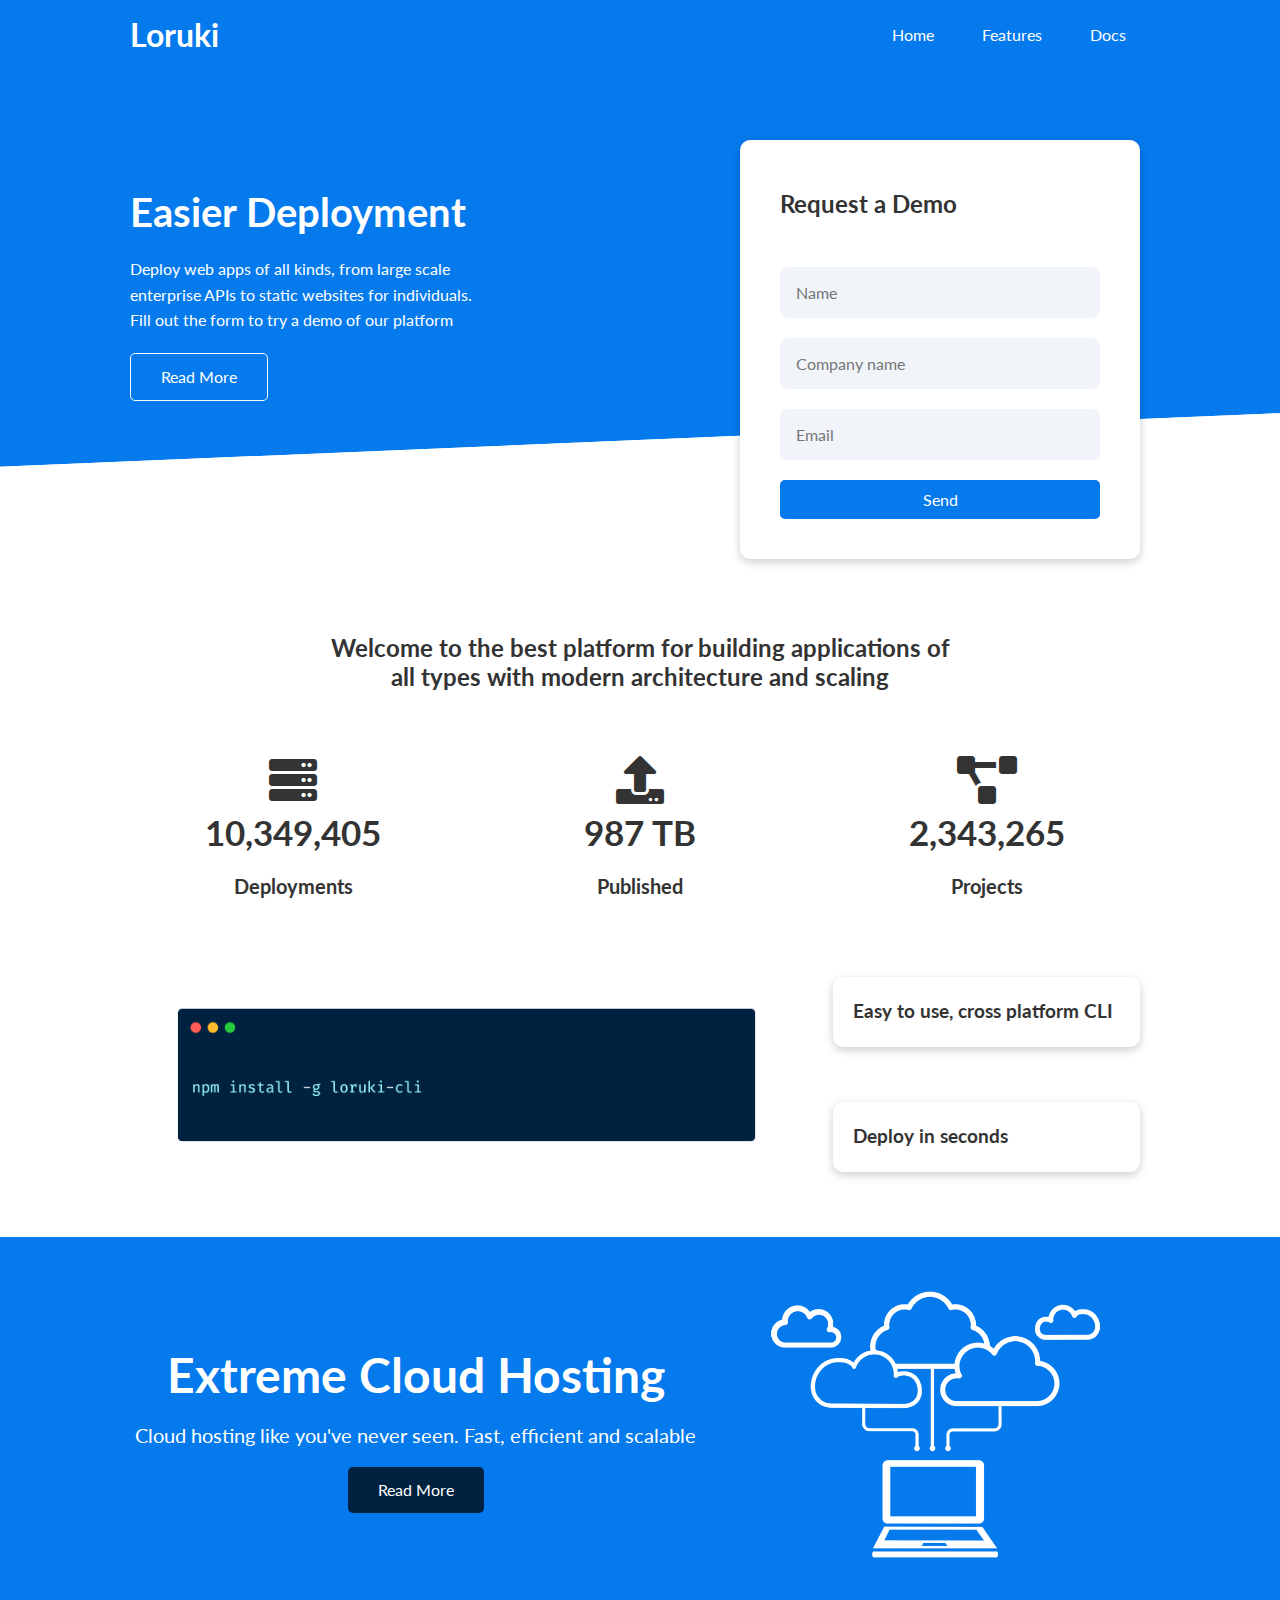
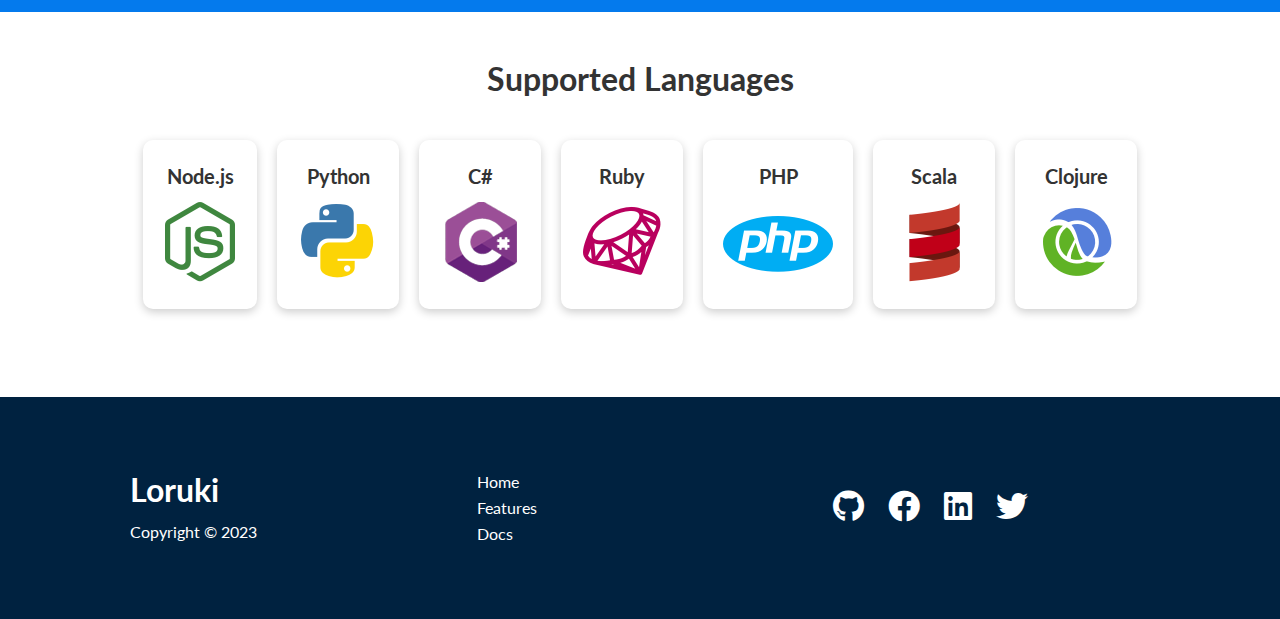
==== index.html @ 42f6c55e "initial commit" ====
<!DOCTYPE html>
<html lang="en">
<head>
    <meta charset="UTF-8">
    <meta name="viewport" content="width=device-width, initial-scale=1.0">
    <title>Loruki | Cloud Hosting for Everyone</title>
    <link rel="stylesheet" href="https://cdnjs.cloudflare.com/ajax/libs/font-awesome/5.15.1/css/all.min.css">
    <link rel="stylesheet" href="css/utilities.css">
    <link rel="stylesheet" href="css/style.css">
</head>
<body>

    <!-- Navbar -->
    <div class="navbar">
        <div class="container flex">
            <h1 class="logo">Loruki</h1>
            <nav>
              <ul>
                <li><a href="index.html">Home</a></li>
                <li><a href="features.html">Features</a></li>
                <li><a href="docs.html">Docs</a></li>
              </ul>
            </nav>
        </div>
    </div>

    <!-- Showcase   -->
    <section class="showcase">
      <div class="container grid">
        <div class="showcase-text">
          <h1>Easier Deployment</h1>
          <p>Deploy web apps of all kinds, from large scale enterprise APIs to static websites for individuals. Fill out the form to try a demo of our platform</p>
          <a href="features.html" class="btn btn-outline">Read More</a>
        </div>

        <div class="showcase-form card">
          <h2>Request a Demo</h2>
          <form name="contact" method="POST" netlify-honeypot="bot-field" data-netlify="true">
            <p class="hidden">
              <label>
                Don’t fill this out if you’re human: <input name="bot-field" />
              </label>
            </p>
            <div class="form-control">
              <input type="text" name="name" placeholder="Name" required>
            </div>
            <div class="form-control">
              <input type="text" name="company" placeholder="Company name" required>
            </div>
            <div class="form-control">
              <input type="email" name="email" placeholder="Email" required>
            </div>
            <input type="submit" value="Send" class="btn btn-primary"> 
          </form>
        </div>
      </div>
    </section>

    <!-- Stats -->
    <section class="stats my2">
      <div class="container">
        <h2 class="stats-heading text-center my-4">
          Welcome to the best platform for building applications of all types with modern architecture and scaling
        </h2>

        <div class="grid grid-3 text-center my-4">
          <div>
            <i class="fas fa-server fa-3x"></i>
            <h3>10,349,405</h3>
            <p class="text-secondary">Deployments</p>
          </div>
          <div>
            <i class="fas fa-upload fa-3x"></i>
            <h3>987 TB</h3>
            <p class="text-secondary">Published</p>
          </div>
          <div>
            <i class="fas fa-project-diagram fa-3x"></i>
            <h3>2,343,265</h3>
            <p class="text-secondary">Projects</p>
          </div>
        </div>
      </div>
    </section>

    <!-- CLI -->
    <section class="cli my-4">
      <div class="container grid">
        <img src="images/cli.png" alt="">
        <div class="card">
          <h3>Easy to use, cross platform CLI</h3>
        </div>
        <div class="card">
          <h3>Deploy in seconds</h3>
        </div>
      </div>
    </section>

    <!-- Cloud -->
    <section class="cloud bg-primary my-2 py-2">
      <div class="container grid">
        <div class="text-center">
          <h2 class="lg">Extreme Cloud Hosting</h2>
          <p class="lead my-1">Cloud hosting like you've never seen. Fast, efficient and scalable</p>
          <a href="features.html" class="btn btn-dark">Read More</a>
        </div>
        <img src="images/cloud.png" alt="">
      </div>
    </section>

    <!-- Languages -->
    <section class="languages my-4">
      <h2 class="md text-center my-2">
        Supported Languages
      </h2>
      <div class="container flex">
        <div class="card">
          <h4>Node.js</h4>
          <img src="images/logos/node.png" alt="">
      </div>
      <div class="card">
          <h4>Python</h4>
          <img src="images/logos/python.png" alt="">
        </div>
        <div class="card">
          <h4>C#</h4>
          <img src="images/logos/csharp.png" alt="">
        </div>
        <div class="card">
          <h4>Ruby</h4>
          <img src="images/logos/ruby.png" alt="">
        </div>
        <div class="card">
          <h4>PHP</h4>
          <img src="images/logos/php.png" alt="">
        </div>
        <div class="card">
          <h4>Scala</h4>
          <img src="images/logos/scala.png" alt="">
        </div>
        <div class="card">
          <h4>Clojure</h4>
          <img src="images/logos/clojure.png" alt="">
        </div>
      </div>
    </section>

    <!-- Footer -->
    <footer class="footer bg-dark py-5">
      <div class="container grid grid-3">
        <div>
          <h1>Loruki</h1>
          <p>Copyright &copy; 2023</p>
        </div>
        <nav>
          <ul>
            <li><a href="index.html">Home</a></li>
            <li><a href="features.html">Features</a></li>
            <li><a href="docs.html">Docs</a></li>
          </ul>
        </nav>
        <div class="social">
          <a href="#"><i class="fab fa-github fa-2x"></i></a>
          <a href="#"><i class="fab fa-facebook fa-2x"></i></a>
          <a href="#"><i class="fab fa-linkedin fa-2x"></i></a>
          <a href="#"><i class="fab fa-twitter fa-2x"></i></a>
        </div>
      </div>
    </footer>
</body>
</html>
---- css/utilities.css ----
/* Utlities */
.container {
  max-width: 1100px;
  margin: 0 auto;
  padding: 0 40px;
}

.card {
  background-color: #fff;
  color: #333;
  border-radius: 10px;
  box-shadow: 0 3px 10px rgba(0, 0, 0, 0.2);
  padding: 20px;
  margin: 10px;
}

.btn {
  display: inline-block;
  padding: 10px 30px;
  cursor: pointer;
  background: var(--primary-color);
  color: #fff;
  border: none;
  border-radius: 5px;
  font-size: 1rem;
}

.btn-outline {
  background-color: transparent;
  border: 1px #fff solid;
}

.btn:hover {
  transform: scale(1.02);
}

/* Backgrounds & colored buttons */
.bg-primary, .btn-primary {
  background-color: var(--primary-color);
  color: #fff;
}

.bg-dark, .btn-dark {
  background-color: var(--dark-color);
  color: #fff;
}

.bg-light, .btn-light {
  background-color: var(--light-color);
  color: #333;
}

.bg-primary a,
.btn-primary a,
.bg-secondary a,
.btn-secondary a,
.bg-dark a,
.btn-dark a {
  color: #fff;
}

/* Text colors */
.text-primary {
  color: var(--primary-color);
}

.text-dark {
  color: var(--dark-color);
}

.text-light {
  color: var(--light-color);
}


/* Text sizes */
.lead {
  font-size: 20px;
  text-wrap: balance;
}

.sm {
  font-size: 1rem;
}

.md {
  font-size: 2rem;
}

.lg {
  font-size: 3rem;
}

.xl {
  font-size: 4rem;
}

.text-center {
  text-align: center;
}

.alert {
 background-color: var(--light-color);
 padding: 10px 20px;
 font-weight: bold;
 margin: 15px 0;
}

.alert i {
  margin-right: 10px;
}

.alert-success {
  background-color: var(--success-color);
  color: #fff;
}

.alert-error {
  background-color: var(--error-color);
  color: #fff;
}

.flex {
  display: flex;
  justify-content: center;
  align-items: center;
  height: 100%;
}

.flex-column {
  display: flex;
  flex-direction: column;
  justify-content: center;
  align-items: center;
  height: 100%;
  width: 100%;
}

.text-center {
  text-align: center;
}

.grid {
  display: grid;
  grid-template-columns: 1fr 1fr;
  gap: 20px;
  justify-content: center;
  align-items: center;
  height: 100%;
}

.grid-3 {
  grid-template-columns: repeat(3, 1fr);
}

/* Margin */
.my-1 {
  margin: 1rem 0;
}

.my-2 {
  margin: 1.5rem 0;
}
.my-3 {
  margin: 2rem 0;
}
.my-4 {
  margin: 3rem 0;
}
.my-5 {
  margin: 4rem 0;
}

.m-1 {
  margin: 1rem;
}

.m-2 {
  margin: 1.5rem;
}
.m-3 {
  margin: 2rem;
}
.m-4 {
  margin: 3rem;
}
.m-5 {
  margin: 4rem;
}


/* Padding */
.py-1 {
  padding: 1rem 0;
}

.py-2 {
  padding: 1.5rem 0;
}
.py-3 {
  padding: 2rem 0;
}
.py-4 {
  padding: 3rem 0;
}
.py-5 {
  padding: 4rem 0;
}

.p-1 {
  padding: 1rem;
}

.p-2 {
  padding: 1.5rem;
}
.p-3 {
  padding: 2rem;
}
.p-4 {
  padding: 3rem;
}
.p-5 {
  padding: 4rem;
}
---- css/style.css ----
@import url('https://fonts.googleapis.com/css2?family=Lato:wght@300;400;700&display=swap');

:root {
  --primary-color: #047aed;
  --secondary-color: #1c3fa8;
  --dark-color: #002240;
  --light-color: #f4f4f4;
  --success-color: #5cb85c;
  --error-color: #d9534f;
}

* {
  font-family: 'Lato', sans-serif;
  box-sizing: border-box;
  padding: 0;
  margin: 0;
}

body {
  height: 100vh;
  color: #333;
  line-height: 1.6;
}

ul {
  list-style-type: none;
}

a {
  text-decoration: none;
  color: #333;
}

h1, h2 {
  line-height: 1.2;
  margin: 10px 0;
}

p {
  margin: 10px 0;
}

img {
  width: 100%;
}

code,
pre {
  background: #333;
  color: #fff;
  padding: 10px;
}

.hidden {
  visibility: hidden;
  height: 0;
}

/* Navbar */
.navbar {
  background-color: var(--primary-color);
  color: #fff;
  height: 70px;
}

.navbar ul {
  display: flex;
}

.navbar a {
  color: #fff;
  padding: 16px;
  margin: 0 8px;
}

.navbar a:hover {
  border-bottom: 2px #fff solid;
}

.navbar .flex {
  justify-content: space-between;
}

/* Showcase */
.showcase {
  height: 400px;
  background-color: var(--primary-color);
  color: #fff;
  position: relative;
}

.showcase h1 {
  font-size: 40px;
}

.showcase p {
  margin: 20px 0;
  text-wrap: balance;
}

.showcase .grid {
  overflow: visible;
  grid-template-columns: 1fr 1fr;
  gap: 30px;
}

.showcase-text {
  animation: slideInFromLeft, fadeIn 0.5s ease-in;
}

.showcase-form {
  position: relative;
  top: 60px;
  width: 400px;
  padding: 40px;
  z-index: 100;
  justify-self: flex-end;
  animation: slideInFromRight 0.5s ease-in;
}

.showcase-form h2{
  margin-bottom: 28px;
}

.showcase-form .form-control {
  margin: 20px 0;
}

.showcase-form input[type='text'],
.showcase-form input[type='email'] {
  border: 0;
  border-radius: 8px;
  /* border-bottom: 1px solid #b4becb; */
  background-color: #f1f5fa;
  width: 100%;
  padding: 16px;
  font-size: 16px;
}

.showcase-form .btn {
  width: 100%;
}

/* .showcase-form input:focus {
  outline: none;
} */

.showcase::before,
.showcase::after {
  content: '';
  position: absolute;
  height: 100px;
  bottom: -70px;
  right: 0;
  left: 0;
  background-color: #fff;
  transform: skewY(-2.4deg);
  /* -webkit-transform: skewY(-2.4deg);
  -moz-transform: skewY(-2.4deg);
  -ms-transform: skewY(-2.4deg); */
}

/* Stats */
.stats {
  padding-top: 100px;
  animation: slideInFromBottom .5s ease-in;
}

.stats-heading {
  max-width: 620px;
  margin: 4rem auto;
}

.stats .grid h3 {
  font-size: 35px;
}

.stats .grid p {
  font-size: 20px;
  font-weight: bold;
}

/* CLI */
.cli .grid {
  grid-template-columns: repeat(3, 1fr);
  grid-template-rows: repeat(2, 1fr);
}

.cli .grid > *:first-child {
  grid-column: 1 / span 2;
  grid-row: 1 / span 2;
  min-width: 320px;
}

/* Cloud */
.cloud .grid {
  grid-template-columns: 4fr 3fr;
}

.cloud img {
  max-width: 500px;
  margin: 1rem auto;
}

/* Languages */
.languages .flex {
  flex-wrap: wrap;
}

.languages .card {
  text-align: center;
  margin: 18px 10px 40px;
}

.languages .card h4 {
  font-size: 20px;
  margin-bottom: 10px;
}

.languages .card:hover {
  transform: translateY(-15px);
}

/* Features */
.features-head img,
.docs-head img {
  width: 200px;
  justify-self: flex-end;
}

.features-sub-head img {
  width: 300px;
  justify-self: flex-end;
}

.features-main .card {
  margin: 0;
}

.features-main .card > i {
  margin-right: 20px;
}

.features-main .grid > i {
  padding: 30px;
}

.features-main .grid > *:first-child {
  grid-column: 1 / span 3;
}

.features-main .grid > *:nth-child() {
  grid-column: 1 / span 2;
}

/* Docs */
.docs-main h3 {
  margin: 20px 0;
}

.docs-main .grid {
  grid-template-columns: 1fr 2fr;
  align-items: flex-start;
}

.docs-main nav li {
  font-size: 17px;
  padding-bottom: 5px;
  margin-bottom: 5px;
  border-bottom: 1px #ccc solid;
}

.docs-main a:hover {
  font-weight: bold;
}

/* Footer */
.footer .social a {
  margin: 0 10px;
}

/* Animations */
@keyframes slideInFromLeft {
  0% {
    transform: translateX(-80%);
  }
  
  100% {
    transform: translateX(0);
  }
}

@keyframes slideInFromRight {
  0% {
    transform: translateX(80%);
  }
  
  100% {
    transform: translateX(0);
  }
}

@keyframes slideInFromTop {
  0% {
    transform: translateY(-80%);
  }
  
  100% {
    transform: translateX(0);
  }
}

@keyframes slideInFromBottom {
  0% {
    transform: translateY(80%);
  }
  
  100% {
    transform: translateX(0);
  }
}

/* Animations */
@keyframes fadeIn {
  0% {
    opacity: 0;
  }
  
  100% {
    opacity: 100%;
  }
}


/* Tablets and under */
@media(max-width: 968px) {
  .grid,
  .showcase .grid,
  .stats .grid,
  .cli .grid,
  .cloud .grid,
  .features-main .grid,
  .docs-main .grid {
    grid-template-columns: 1fr;
    grid-template-rows: 1fr;
  }

  .showcase {
    height: auto;
  }

  .showcase-text {
    text-align: center;
    margin-top: 40px;
    animation: slideInFromTop 0.5s ease-in;
  }

  .showcase-form {
    justify-self: center;
    margin: auto;
    animation: slideInFromBottom 0.5s ease-in;
  }

  .cli .grid > *:first-child {
    grid-column: 1;
    grid-row: 1;
  }

  .features-head,
  .features-sub-head,
  .docs-head {
    text-align: center;
  }

  .features-head img,
  .features-sub-head img,
  .docs-head img {
    justify-self: center;
  }

  .features-main .grid > *:first-child,
  .features-main .grid > *:nth-child(2) {
    grid-column: 1;
  }
}

/* Mobile */
@media(max-width: 500px) {
  .navbar {
    height: 110px;
  }

  .navbar .flex {
    flex-direction: column;
  }

  .navbar ul {
    padding: 10px;
    background-color: rgba(0, 0, 0, 0.1);
  }

  .showcase-form {
    max-width: 300px;
  }
}
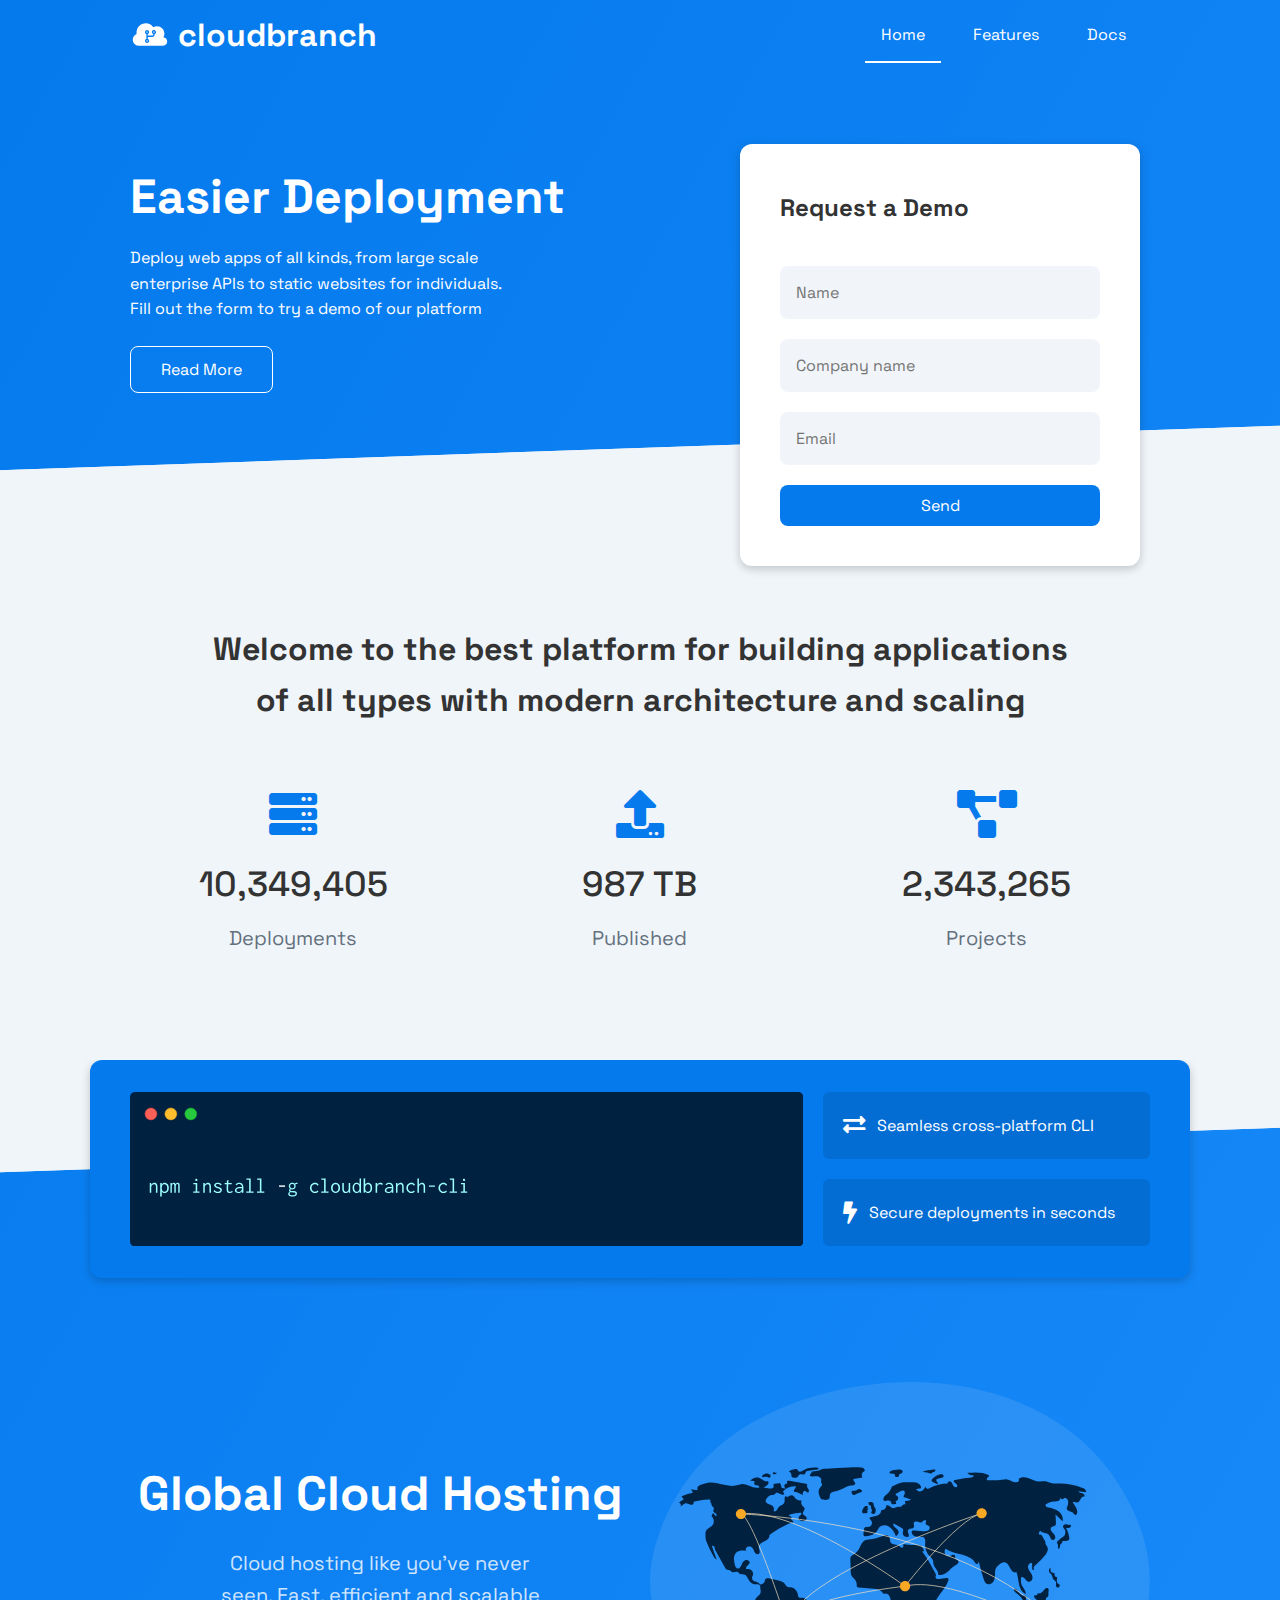
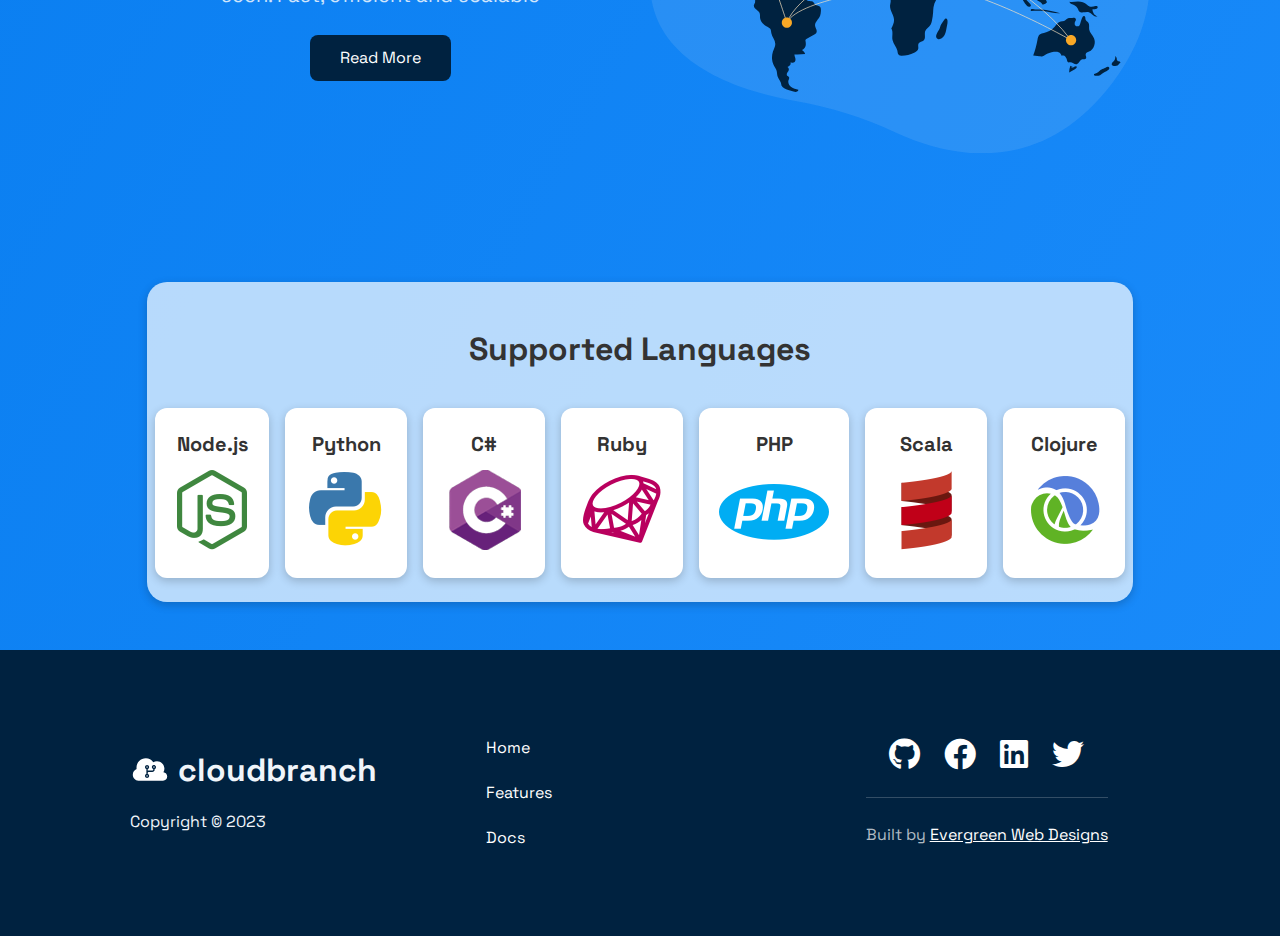
==== commit f4f0d410: "redesign UI and change content" ====
--- a/index.html
+++ b/index.html
@@ -3,7 +3,8 @@
 <head>
     <meta charset="UTF-8">
     <meta name="viewport" content="width=device-width, initial-scale=1.0">
-    <title>Loruki | Cloud Hosting for Everyone</title>
+    <title>Cloudbranch</title>
+    <link rel="icon" href="/favicon.svg" type="image/svg+xml">
     <link rel="stylesheet" href="https://cdnjs.cloudflare.com/ajax/libs/font-awesome/5.15.1/css/all.min.css">
     <link rel="stylesheet" href="css/utilities.css">
     <link rel="stylesheet" href="css/style.css">
@@ -12,30 +13,35 @@
 
     <!-- Navbar -->
     <div class="navbar">
-        <div class="container flex">
-            <h1 class="logo">Loruki</h1>
-            <nav>
-              <ul>
-                <li><a href="index.html">Home</a></li>
-                <li><a href="features.html">Features</a></li>
-                <li><a href="docs.html">Docs</a></li>
-              </ul>
-            </nav>
-        </div>
+      <div class="container flex">
+        <div class="logo-container flex">
+          <svg width="40" height="40" viewBox="0 0 40 40" fill="none" xmlns="http://www.w3.org/2000/svg" class="cloudbranch-icon">
+            <path fill-rule="evenodd" clip-rule="evenodd" d="M23.2904 12.1385C24.3772 11.5176 25.6355 11.1628 26.9767 11.1628C31.0868 11.1628 34.4186 14.4946 34.4186 18.6047C34.4186 19.9675 34.0522 21.2448 33.4126 22.3435C35.542 22.5399 37.2093 24.331 37.2093 26.5116C37.2093 28.8235 35.3351 30.6977 33.0233 30.6977C32.866 30.6977 32.7108 30.689 32.5581 30.6721V30.6977H8.83721H8.37209V30.6801C5.25002 30.4426 2.7907 27.8341 2.7907 24.6512C2.7907 22.0985 4.37252 19.9153 6.60943 19.0283C6.54499 18.5863 6.51162 18.1343 6.51162 17.6744C6.51162 12.5369 10.6764 8.3721 15.8139 8.3721C18.8777 8.3721 21.5955 9.85322 23.2904 12.1385ZM22.1761 16.0029C21.9795 16.33 21.8755 16.7056 21.8754 17.0886C21.8752 17.5207 22.0073 17.9422 22.2536 18.2951C22.4998 18.648 22.848 18.9149 23.2502 19.059V19.642C23.2502 19.8883 23.1537 20.1245 22.9817 20.2986C22.8098 20.4727 22.5767 20.5705 22.3336 20.5705H18.6673C18.3518 20.5701 18.0397 20.6359 17.7506 20.7636V19.059C18.2093 18.8946 18.5959 18.5714 18.842 18.1463C19.0882 17.7212 19.1781 17.2217 19.0958 16.7359C19.0136 16.2502 18.7645 15.8096 18.3925 15.4919C18.0206 15.1742 17.5497 15 17.0632 15C16.5768 15 16.1059 15.1742 15.7339 15.4919C15.362 15.8096 15.1128 16.2502 15.0306 16.7359C14.9483 17.2217 15.0382 17.7212 15.2844 18.1463C15.5305 18.5714 15.9171 18.8946 16.3758 19.059V23.9392C15.9169 24.1035 15.53 24.4268 15.2837 24.8521C15.0373 25.2774 14.9474 25.7772 15.0297 26.2631C15.112 26.7491 15.3612 27.19 15.7333 27.5078C16.1054 27.8257 16.5764 28 17.0632 28C17.5499 28 18.021 27.8257 18.3931 27.5078C18.7652 27.19 19.0145 26.7491 19.0968 26.2631C19.1791 25.7772 19.0891 25.2774 18.8428 24.8521C18.5964 24.4268 18.2095 24.1035 17.7506 23.9392V22.8918C17.7506 22.6456 17.8472 22.4094 18.0191 22.2353C18.191 22.0612 18.4242 21.9634 18.6673 21.9634H22.3336C22.9414 21.9634 23.5242 21.7187 23.9539 21.2834C24.3837 20.8481 24.6251 20.2577 24.6251 19.642V19.059C24.9815 18.9312 25.2964 18.7067 25.5355 18.41C25.7745 18.1133 25.9285 17.7557 25.9804 17.3764C26.0324 16.997 25.9804 16.6105 25.8302 16.2591C25.6799 15.9076 25.4372 15.6047 25.1286 15.3836C24.8199 15.1624 24.4572 15.0315 24.0801 15.0051C23.7029 14.9786 23.3257 15.0577 22.99 15.2337C22.6542 15.4097 22.3727 15.6757 22.1761 16.0029ZM16.5771 17.581C16.4482 17.4504 16.3758 17.2732 16.3758 17.0886C16.3758 16.9039 16.4482 16.7267 16.5771 16.5961C16.706 16.4655 16.8809 16.3922 17.0632 16.3922C17.2455 16.3922 17.4204 16.4655 17.5493 16.5961C17.6783 16.7267 17.7506 16.9039 17.7506 17.0886C17.7506 17.2732 17.6783 17.4504 17.5493 17.581C17.4204 17.7116 17.2455 17.785 17.0632 17.785C16.8809 17.785 16.706 17.7116 16.5771 17.581ZM23.4516 16.5961C23.5805 16.4655 23.7553 16.3922 23.9377 16.3922C24.12 16.3922 24.2949 16.4655 24.4238 16.5961C24.5526 16.7267 24.6251 16.9039 24.6251 17.0886C24.6251 17.2732 24.5526 17.4504 24.4238 17.581C24.2949 17.7116 24.12 17.785 23.9377 17.785C23.7553 17.785 23.5805 17.7116 23.4516 17.581C23.3226 17.4504 23.2502 17.2732 23.2502 17.0886C23.2502 16.9039 23.3226 16.7267 23.4516 16.5961ZM16.5771 25.4171C16.706 25.2865 16.8809 25.2132 17.0632 25.2132C17.2455 25.2132 17.4204 25.2865 17.5493 25.4171C17.6783 25.5477 17.7506 25.7248 17.7506 25.9096C17.7506 26.0942 17.6783 26.2713 17.5493 26.4019C17.4204 26.5325 17.2455 26.6059 17.0632 26.6059C16.8809 26.6059 16.706 26.5325 16.5771 26.4019C16.4482 26.2713 16.3758 26.0942 16.3758 25.9096C16.3758 25.7248 16.4482 25.5477 16.5771 25.4171Z" fill="white"/>
+          </svg>
+          <h1>cloudbranch</h1>
+        </div> 
+          <nav>
+            <ul>
+              <li><a href="index.html" class="active">Home</a></li>
+              <li><a href="features.html">Features</a></li>
+              <li><a href="docs.html">Docs</a></li>
+            </ul>
+          </nav>
+      </div>
     </div>
 
     <!-- Showcase   -->
     <section class="showcase">
       <div class="container grid">
         <div class="showcase-text">
-          <h1>Easier Deployment</h1>
-          <p>Deploy web apps of all kinds, from large scale enterprise APIs to static websites for individuals. Fill out the form to try a demo of our platform</p>
+          <h1 class="my-1 lg">Easier Deployment</h1>
+          <p class="">Deploy web apps of all kinds, from large scale enterprise APIs to static websites for individuals. Fill out the form to try a demo of our platform</p>
           <a href="features.html" class="btn btn-outline">Read More</a>
         </div>
 
         <div class="showcase-form card">
           <h2>Request a Demo</h2>
-          <form name="contact" method="POST" netlify-honeypot="bot-field" data-netlify="true">
+          <form name="contact" method="POST" netlify-honeypot="bot-field" data-netlify="true" netlify>
             <p class="hidden">
               <label>
                 Don’t fill this out if you’re human: <input name="bot-field" />
@@ -57,7 +63,7 @@
     </section>
 
     <!-- Stats -->
-    <section class="stats my2">
+    <section class="stats py-4 bg-light">
       <div class="container">
         <h2 class="stats-heading text-center my-4">
           Welcome to the best platform for building applications of all types with modern architecture and scaling
@@ -65,17 +71,17 @@
 
         <div class="grid grid-3 text-center my-4">
           <div>
-            <i class="fas fa-server fa-3x"></i>
+            <i class="fas fa-server fa-3x text-primary"></i>
             <h3>10,349,405</h3>
             <p class="text-secondary">Deployments</p>
           </div>
           <div>
-            <i class="fas fa-upload fa-3x"></i>
+            <i class="fas fa-upload fa-3x text-primary"></i>
             <h3>987 TB</h3>
             <p class="text-secondary">Published</p>
           </div>
           <div>
-            <i class="fas fa-project-diagram fa-3x"></i>
+            <i class="fas fa-project-diagram fa-3x text-primary"></i>
             <h3>2,343,265</h3>
             <p class="text-secondary">Projects</p>
           </div>
@@ -84,33 +90,82 @@
     </section>
 
     <!-- CLI -->
-    <section class="cli my-4">
+    <section class="cli card py-3 bg-primary">
       <div class="container grid">
-        <img src="images/cli.png" alt="">
-        <div class="card">
-          <h3>Easy to use, cross platform CLI</h3>
-        </div>
-        <div class="card">
-          <h3>Deploy in seconds</h3>
+        <svg width="2704" height="620" viewBox="0 0 2704 620" fill="none" xmlns="http://www.w3.org/2000/svg">
+          <rect width="2704" height="620" rx="20" fill="#002240"/>
+          <path d="M79.192 405V365.698H85.212V372.664C86.244 371.059 87.448 369.683 88.824 368.536C90.2 367.332 91.7193 366.415 93.382 365.784C95.0447 365.096 96.7647 364.752 98.542 364.752C100.721 364.752 102.67 365.297 104.39 366.386C106.11 367.475 107.486 369.224 108.518 371.632C109.55 374.04 110.066 377.222 110.066 381.178V405H104.046V381.35C104.046 378.598 103.731 376.419 103.1 374.814C102.469 373.151 101.609 371.976 100.52 371.288C99.4307 370.543 98.198 370.17 96.822 370.17C95.5033 370.17 94.156 370.457 92.78 371.03C91.4613 371.603 90.2287 372.435 89.082 373.524C87.9353 374.556 86.9893 375.817 86.244 377.308C85.556 378.799 85.212 380.49 85.212 382.382V405H79.192ZM121.16 419.362V365.698H127.438V373.438C128.069 371.431 128.957 369.797 130.104 368.536C131.308 367.275 132.684 366.357 134.232 365.784C135.837 365.153 137.557 364.838 139.392 364.838C141.571 364.838 143.635 365.268 145.584 366.128C147.591 366.931 149.339 368.163 150.83 369.826C152.378 371.489 153.582 373.581 154.442 376.104C155.359 378.627 155.818 381.608 155.818 385.048C155.818 388.488 155.331 391.527 154.356 394.164C153.439 396.801 152.177 399.009 150.572 400.786C149.024 402.506 147.247 403.825 145.24 404.742C143.291 405.602 141.284 406.032 139.22 406.032C137.672 406.032 136.153 405.774 134.662 405.258C133.229 404.799 131.91 404.111 130.706 403.194C129.502 402.219 128.441 401.101 127.524 399.84V419.362H121.16ZM138.188 400.528C139.564 400.528 140.911 400.299 142.23 399.84C143.549 399.324 144.753 398.493 145.842 397.346C146.931 396.199 147.791 394.651 148.422 392.702C149.053 390.695 149.368 388.23 149.368 385.306C149.368 382.153 148.967 379.487 148.164 377.308C147.361 375.072 146.186 373.352 144.638 372.148C143.147 370.944 141.313 370.285 139.134 370.17C137.529 370.055 136.009 370.285 134.576 370.858C133.2 371.431 131.967 372.377 130.878 373.696C129.789 375.015 128.929 376.763 128.298 378.942C127.725 381.063 127.438 383.643 127.438 386.682C127.495 388.517 127.696 390.179 128.04 391.67C128.384 393.161 128.871 394.479 129.502 395.626C130.133 396.715 130.878 397.633 131.738 398.378C132.598 399.066 133.573 399.611 134.662 400.012C135.751 400.356 136.927 400.528 138.188 400.528ZM162.268 405V365.698H167.944V369.568C168.575 368.593 169.291 367.762 170.094 367.074C170.954 366.329 171.871 365.755 172.846 365.354C173.878 364.953 174.91 364.752 175.942 364.752C177.089 364.752 178.149 365.01 179.124 365.526C180.099 365.985 180.901 366.644 181.532 367.504C182.22 368.364 182.679 369.367 182.908 370.514C183.424 369.367 184.112 368.364 184.972 367.504C185.889 366.644 186.921 365.985 188.068 365.526C189.272 365.01 190.505 364.752 191.766 364.752C193.085 364.752 194.231 365.01 195.206 365.526C196.181 366.042 196.983 366.759 197.614 367.676C198.245 368.536 198.703 369.597 198.99 370.858C199.277 372.062 199.391 373.381 199.334 374.814V405H193.658V377.136C193.658 374.728 193.486 372.979 193.142 371.89C192.855 370.801 192.425 370.113 191.852 369.826C191.279 369.482 190.648 369.31 189.96 369.31C188.871 369.31 187.839 369.826 186.864 370.858C185.947 371.833 185.173 373.065 184.542 374.556C183.969 376.047 183.682 377.537 183.682 379.028V405H177.92V377.652C177.92 374.384 177.605 372.205 176.974 371.116C176.401 370.027 175.283 369.482 173.62 369.482C172.989 369.482 172.33 369.711 171.642 370.17C171.011 370.571 170.409 371.173 169.836 371.976C169.263 372.721 168.804 373.667 168.46 374.814C168.116 375.961 167.944 377.279 167.944 378.77V405H162.268ZM253.6 405V400.012H263.662V370.686H254.116V365.698H269.854V400.012H279.056V405H253.6ZM266.414 357.442C265.21 357.442 264.178 357.012 263.318 356.152C262.458 355.292 262.028 354.26 262.028 353.056C262.028 351.795 262.429 350.734 263.232 349.874C264.092 349.014 265.153 348.584 266.414 348.584C267.618 348.584 268.65 349.043 269.51 349.96C270.427 350.82 270.886 351.852 270.886 353.056C270.886 354.26 270.427 355.292 269.51 356.152C268.65 357.012 267.618 357.442 266.414 357.442ZM294.192 405V365.698H300.212V372.664C301.244 371.059 302.448 369.683 303.824 368.536C305.2 367.332 306.719 366.415 308.382 365.784C310.045 365.096 311.765 364.752 313.542 364.752C315.721 364.752 317.67 365.297 319.39 366.386C321.11 367.475 322.486 369.224 323.518 371.632C324.55 374.04 325.066 377.222 325.066 381.178V405H319.046V381.35C319.046 378.598 318.731 376.419 318.1 374.814C317.469 373.151 316.609 371.976 315.52 371.288C314.431 370.543 313.198 370.17 311.822 370.17C310.503 370.17 309.156 370.457 307.78 371.03C306.461 371.603 305.229 372.435 304.082 373.524C302.935 374.556 301.989 375.817 301.244 377.308C300.556 378.799 300.212 380.49 300.212 382.382V405H294.192ZM352.586 405.86C350.407 405.86 348.315 405.631 346.308 405.172C344.359 404.713 342.495 404.025 340.718 403.108C338.998 402.191 337.393 401.044 335.902 399.668L339.342 393.82L339.858 393.046L340.374 393.39C340.489 393.849 340.603 394.336 340.718 394.852C340.89 395.311 341.291 395.884 341.922 396.572C343.126 397.776 344.559 398.779 346.222 399.582C347.942 400.327 350.121 400.7 352.758 400.7C354.879 400.7 356.657 400.442 358.09 399.926C359.581 399.41 360.727 398.693 361.53 397.776C362.333 396.801 362.734 395.683 362.734 394.422C362.734 393.562 362.562 392.817 362.218 392.186C361.874 391.498 361.301 390.867 360.498 390.294C359.753 389.721 358.749 389.147 357.488 388.574C356.227 388.001 354.679 387.427 352.844 386.854C349.863 385.994 347.254 384.991 345.018 383.844C342.782 382.697 341.062 381.379 339.858 379.888C338.654 378.34 338.052 376.591 338.052 374.642C338.052 372.635 338.597 370.915 339.686 369.482C340.775 367.991 342.381 366.845 344.502 366.042C346.681 365.182 349.347 364.752 352.5 364.752C354.335 364.752 355.997 364.895 357.488 365.182C358.979 365.411 360.355 365.784 361.616 366.3C362.877 366.816 364.024 367.475 365.056 368.278C366.145 369.023 367.177 369.912 368.152 370.944L364.626 375.244L364.024 375.932L363.594 375.502C363.537 375.043 363.393 374.613 363.164 374.212C362.992 373.753 362.591 373.209 361.96 372.578C360.641 371.546 359.151 370.772 357.488 370.256C355.825 369.683 354.22 369.396 352.672 369.396C350.379 369.396 348.401 369.797 346.738 370.6C345.075 371.403 344.244 372.635 344.244 374.298C344.244 375.158 344.531 376.018 345.104 376.878C345.735 377.681 346.853 378.512 348.458 379.372C350.063 380.175 352.357 381.006 355.338 381.866C358.606 382.898 361.215 383.959 363.164 385.048C365.171 386.08 366.604 387.284 367.464 388.66C368.381 390.036 368.84 391.67 368.84 393.562C368.84 395.741 368.238 397.776 367.034 399.668C365.887 401.56 364.11 403.079 361.702 404.226C359.294 405.315 356.255 405.86 352.586 405.86ZM399.714 405.602C397.191 405.602 395.127 405.172 393.522 404.312C391.917 403.452 390.684 402.133 389.824 400.356C388.964 398.521 388.391 396.228 388.104 393.476C387.875 390.724 387.817 387.456 387.932 383.672L388.964 355.636L395.414 354.862L396.274 354.776L396.36 355.378C396.073 355.779 395.815 356.181 395.586 356.582C395.414 356.983 395.271 357.671 395.156 358.646L394.382 368.364L394.64 369.912L394.038 384.102C393.866 388.459 393.981 391.842 394.382 394.25C394.783 396.601 395.5 398.235 396.532 399.152C397.564 400.012 398.94 400.442 400.66 400.442C402.552 400.442 404.215 400.069 405.648 399.324C407.139 398.579 408.687 397.633 410.292 396.486L412.184 401.388C410.235 402.821 408.228 403.882 406.164 404.57C404.1 405.258 401.95 405.602 399.714 405.602ZM380.02 365.698H408.314V370.772H380.02V365.698ZM435.146 405.946C430.674 405.946 427.234 404.943 424.826 402.936C422.418 400.872 421.214 398.263 421.214 395.11C421.214 392.989 421.73 391.097 422.762 389.434C423.794 387.714 425.199 386.281 426.976 385.134C428.811 383.93 430.932 383.013 433.34 382.382C435.748 381.751 438.299 381.436 440.994 381.436C441.969 381.436 442.943 381.465 443.918 381.522C444.95 381.522 446.011 381.579 447.1 381.694C448.247 381.751 449.422 381.866 450.626 382.038L450.798 386.768C449.766 386.596 448.705 386.481 447.616 386.424C446.584 386.309 445.552 386.223 444.52 386.166C443.488 386.109 442.485 386.08 441.51 386.08C439.446 386.08 437.554 386.252 435.834 386.596C434.114 386.94 432.623 387.456 431.362 388.144C430.101 388.832 429.126 389.721 428.438 390.81C427.75 391.899 427.406 393.218 427.406 394.766C427.406 395.97 427.607 397.002 428.008 397.862C428.467 398.665 429.069 399.324 429.814 399.84C430.559 400.299 431.419 400.643 432.394 400.872C433.426 401.101 434.544 401.216 435.748 401.216C437.984 401.216 439.962 400.872 441.682 400.184C443.459 399.439 444.95 398.378 446.154 397.002C447.415 395.626 448.361 393.935 448.992 391.928C449.623 389.921 449.938 387.628 449.938 385.048C449.938 381.149 449.479 378.111 448.562 375.932C447.645 373.753 446.269 372.205 444.434 371.288C442.657 370.371 440.363 369.912 437.554 369.912C435.662 369.912 433.799 370.285 431.964 371.03C430.129 371.718 428.467 372.807 426.976 374.298L423.966 370.342C425.801 368.507 427.922 367.131 430.33 366.214C432.738 365.297 435.289 364.838 437.984 364.838C440.564 364.838 442.915 365.153 445.036 365.784C447.157 366.415 448.963 367.475 450.454 368.966C452.002 370.399 453.177 372.349 453.98 374.814C454.84 377.279 455.27 380.375 455.27 384.102V405H448.562V398.98C447.817 400.413 446.899 401.589 445.81 402.506C444.778 403.423 443.66 404.14 442.456 404.656C441.252 405.115 440.019 405.43 438.758 405.602C437.497 405.831 436.293 405.946 435.146 405.946ZM466.794 405V400.012H478.404V352.798H467.31V347.81H484.682V400.012H496.206V405H466.794ZM509.794 405V400.012H521.404V352.798H510.31V347.81H527.682V400.012H539.206V405H509.794ZM653.242 419.792C650.49 419.792 647.996 419.563 645.76 419.104C643.581 418.703 641.689 418.072 640.084 417.212C638.536 416.409 637.332 415.377 636.472 414.116C635.669 412.855 635.268 411.364 635.268 409.644C635.268 408.039 635.612 406.605 636.3 405.344C636.988 404.083 637.877 403.051 638.966 402.248C640.113 401.388 641.345 400.757 642.664 400.356L645.244 401.904C644.212 402.535 643.381 403.165 642.75 403.796C642.119 404.427 641.661 405.143 641.374 405.946C641.087 406.806 640.944 407.809 640.944 408.956C640.944 409.931 641.231 410.791 641.804 411.536C642.377 412.339 643.18 412.998 644.212 413.514C645.301 414.03 646.591 414.431 648.082 414.718C649.63 415.005 651.379 415.148 653.328 415.148C655.965 415.148 658.087 414.861 659.692 414.288C661.355 413.772 662.587 413.027 663.39 412.052C664.193 411.135 664.594 410.074 664.594 408.87C664.594 407.609 664.365 406.577 663.906 405.774C663.447 404.971 662.501 404.369 661.068 403.968C659.635 403.567 657.456 403.366 654.532 403.366C652.525 403.366 650.691 403.28 649.028 403.108C647.365 402.936 645.875 402.649 644.556 402.248C643.237 401.847 642.119 401.359 641.202 400.786C640.342 400.155 639.683 399.41 639.224 398.55C638.765 397.69 638.536 396.687 638.536 395.54C638.536 394.049 638.937 392.616 639.74 391.24C640.6 389.864 641.747 388.545 643.18 387.284L646.104 389.606C645.531 390.237 645.072 390.81 644.728 391.326C644.384 391.785 644.126 392.243 643.954 392.702C643.839 393.103 643.782 393.562 643.782 394.078C643.782 394.995 644.126 395.741 644.814 396.314C645.559 396.887 646.821 397.317 648.598 397.604C650.375 397.833 652.783 397.948 655.822 397.948C658.861 397.948 661.326 398.206 663.218 398.722C665.11 399.181 666.543 399.869 667.518 400.786C668.55 401.703 669.267 402.764 669.668 403.968C670.069 405.172 670.27 406.491 670.27 407.924C670.27 409.472 669.955 410.934 669.324 412.31C668.751 413.743 667.805 415.005 666.486 416.094C665.167 417.241 663.419 418.129 661.24 418.76C659.061 419.448 656.395 419.792 653.242 419.792ZM651.436 391.67C648.627 391.67 646.19 391.068 644.126 389.864C642.062 388.603 640.457 386.94 639.31 384.876C638.221 382.755 637.676 380.433 637.676 377.91C637.676 375.387 638.221 373.094 639.31 371.03C640.457 368.966 642.062 367.332 644.126 366.128C646.19 364.867 648.627 364.236 651.436 364.236C654.303 364.236 656.739 364.867 658.746 366.128C660.81 367.332 662.387 368.966 663.476 371.03C664.623 373.094 665.196 375.387 665.196 377.91C665.196 380.433 664.623 382.755 663.476 384.876C662.387 386.94 660.81 388.603 658.746 389.864C656.739 391.068 654.303 391.67 651.436 391.67ZM651.436 386.51C653.099 386.51 654.561 386.137 655.822 385.392C657.141 384.589 658.173 383.529 658.918 382.21C659.663 380.891 660.036 379.458 660.036 377.91C660.036 376.305 659.663 374.871 658.918 373.61C658.173 372.291 657.141 371.259 655.822 370.514C654.561 369.711 653.099 369.31 651.436 369.31C649.773 369.31 648.283 369.711 646.964 370.514C645.703 371.259 644.699 372.291 643.954 373.61C643.209 374.871 642.836 376.305 642.836 377.91C642.836 379.458 643.209 380.891 643.954 382.21C644.699 383.529 645.703 384.589 646.964 385.392C648.283 386.137 649.773 386.51 651.436 386.51ZM662.874 372.062L660.466 369.224C662.129 367.561 663.849 366.357 665.626 365.612C667.461 364.809 669.611 364.494 672.076 364.666L672.85 369.74C670.958 369.568 669.181 369.625 667.518 369.912C665.855 370.199 664.307 370.915 662.874 372.062ZM742.51 405.946C739.643 405.946 737.006 405.43 734.598 404.398C732.19 403.366 730.097 401.933 728.32 400.098C726.6 398.263 725.253 396.113 724.278 393.648C723.303 391.125 722.816 388.373 722.816 385.392C722.816 382.468 723.303 379.773 724.278 377.308C725.253 374.785 726.6 372.607 728.32 370.772C730.097 368.937 732.19 367.504 734.598 366.472C737.006 365.44 739.615 364.924 742.424 364.924C745.635 364.924 748.501 365.583 751.024 366.902C753.604 368.163 755.697 369.941 757.302 372.234L753.432 376.018L752.83 376.62L752.4 376.19C752.4 375.731 752.285 375.301 752.056 374.9C751.884 374.499 751.454 373.954 750.766 373.266C749.505 372.119 748.157 371.317 746.724 370.858C745.291 370.399 743.628 370.17 741.736 370.17C740.073 370.17 738.497 370.514 737.006 371.202C735.515 371.89 734.168 372.893 732.964 374.212C731.817 375.473 730.9 377.021 730.212 378.856C729.524 380.691 729.18 382.726 729.18 384.962C729.18 387.198 729.524 389.262 730.212 391.154C730.9 392.989 731.846 394.594 733.05 395.97C734.254 397.346 735.687 398.435 737.35 399.238C739.07 399.983 740.905 400.356 742.854 400.356C744.173 400.356 745.434 400.184 746.638 399.84C747.842 399.439 748.989 398.894 750.078 398.206C751.167 397.461 752.171 396.572 753.088 395.54L756.7 399.754C754.751 401.818 752.572 403.366 750.164 404.398C747.813 405.43 745.262 405.946 742.51 405.946ZM767.794 405V400.012H779.404V352.798H768.31V347.81H785.682V400.012H797.206V405H767.794ZM825.5 405.688C821.945 405.688 818.792 404.828 816.04 403.108C813.345 401.331 811.224 398.923 809.676 395.884C808.128 392.788 807.354 389.262 807.354 385.306C807.354 381.293 808.128 377.767 809.676 374.728C811.224 371.632 813.345 369.224 816.04 367.504C818.792 365.727 821.945 364.838 825.5 364.838C829.055 364.838 832.179 365.727 834.874 367.504C837.626 369.224 839.776 371.632 841.324 374.728C842.872 377.767 843.646 381.293 843.646 385.306C843.646 389.262 842.872 392.788 841.324 395.884C839.776 398.923 837.626 401.331 834.874 403.108C832.179 404.828 829.055 405.688 825.5 405.688ZM825.5 400.528C827.793 400.528 829.8 399.869 831.52 398.55C833.24 397.231 834.587 395.425 835.562 393.132C836.594 390.839 837.11 388.201 837.11 385.22C837.11 382.239 836.594 379.601 835.562 377.308C834.587 375.015 833.24 373.237 831.52 371.976C829.8 370.657 827.793 369.998 825.5 369.998C823.264 369.998 821.257 370.657 819.48 371.976C817.76 373.237 816.384 375.015 815.352 377.308C814.377 379.601 813.89 382.239 813.89 385.22C813.89 388.201 814.377 390.839 815.352 393.132C816.384 395.425 817.76 397.231 819.48 398.55C821.257 399.869 823.264 400.528 825.5 400.528ZM866.006 405.946C864.458 405.946 862.996 405.717 861.62 405.258C860.244 404.799 858.983 404.111 857.836 403.194C856.747 402.219 855.801 401.015 854.998 399.582C854.195 398.149 853.565 396.429 853.106 394.422C852.705 392.415 852.504 390.151 852.504 387.628L852.59 365.698H858.61V387.628C858.61 390.093 858.839 392.186 859.298 393.906C859.757 395.626 860.387 397.002 861.19 398.034C862.05 399.066 863.025 399.811 864.114 400.27C865.203 400.729 866.35 400.958 867.554 400.958C868.93 400.958 870.249 400.7 871.51 400.184C872.771 399.611 873.889 398.779 874.864 397.69C875.896 396.601 876.699 395.196 877.272 393.476C877.845 391.756 878.132 389.721 878.132 387.37V365.698H884.152V398.894C884.152 399.926 884.181 400.958 884.238 401.99C884.353 402.965 884.611 403.968 885.012 405H879.078C878.791 404.312 878.591 403.653 878.476 403.022C878.361 402.334 878.275 401.646 878.218 400.958C878.218 400.27 878.218 399.611 878.218 398.98C877.587 400.069 876.842 401.044 875.982 401.904C875.122 402.764 874.147 403.509 873.058 404.14C872.026 404.713 870.908 405.143 869.704 405.43C868.557 405.774 867.325 405.946 866.006 405.946ZM910.124 405.86C908.117 405.86 906.139 405.43 904.19 404.57C902.298 403.71 900.549 402.42 898.944 400.7C897.396 398.98 896.163 396.801 895.246 394.164C894.329 391.527 893.87 388.459 893.87 384.962C893.87 381.35 894.357 378.283 895.332 375.76C896.307 373.18 897.597 371.087 899.202 369.482C900.807 367.819 902.585 366.615 904.534 365.87C906.483 365.067 908.461 364.666 910.468 364.666C912.303 364.666 913.937 364.953 915.37 365.526C916.861 366.099 918.151 366.902 919.24 367.934C920.387 368.909 921.275 370.084 921.906 371.46V347.81H927.582H928.442V348.412C928.098 348.756 927.869 349.129 927.754 349.53C927.697 349.931 927.668 350.619 927.668 351.594L927.754 398.894C927.754 399.926 927.783 400.958 927.84 401.99C927.955 402.965 928.213 403.968 928.614 405H922.508C922.221 404.312 922.021 403.624 921.906 402.936C921.791 402.248 921.705 401.589 921.648 400.958C921.648 400.27 921.648 399.582 921.648 398.894C920.845 400.27 919.871 401.503 918.724 402.592C917.577 403.624 916.287 404.427 914.854 405C913.421 405.573 911.844 405.86 910.124 405.86ZM911.07 400.442C912.962 400.442 914.567 400.069 915.886 399.324C917.205 398.521 918.265 397.432 919.068 396.056C919.871 394.623 920.444 392.989 920.788 391.154C921.189 389.262 921.39 387.255 921.39 385.134C921.39 382.21 921.017 379.601 920.272 377.308C919.527 374.957 918.351 373.123 916.746 371.804C915.141 370.428 913.077 369.74 910.554 369.74C908.834 369.74 907.286 370.084 905.91 370.772C904.591 371.403 903.473 372.349 902.556 373.61C901.696 374.871 901.037 376.391 900.578 378.168C900.119 379.888 899.89 381.837 899.89 384.016C899.89 387.284 900.32 390.151 901.18 392.616C902.04 395.081 903.301 397.002 904.964 398.378C906.627 399.754 908.662 400.442 911.07 400.442ZM955.876 405.946C954.271 405.946 952.751 405.688 951.318 405.172C949.885 404.713 948.566 404.025 947.362 403.108C946.215 402.191 945.183 401.101 944.266 399.84L942.116 405H938.16V347.81H944.352H945.212V348.412C944.868 348.756 944.639 349.129 944.524 349.53C944.467 349.931 944.438 350.619 944.438 351.594V371.718C945.069 370.686 945.814 369.74 946.674 368.88C947.534 368.02 948.48 367.275 949.512 366.644C950.544 366.013 951.633 365.555 952.78 365.268C953.927 364.924 955.045 364.752 956.134 364.752C958.542 364.752 960.721 365.182 962.67 366.042C964.677 366.845 966.397 368.106 967.83 369.826C969.263 371.489 970.353 373.581 971.098 376.104C971.901 378.627 972.302 381.579 972.302 384.962C972.302 388.459 971.843 391.527 970.926 394.164C970.009 396.801 968.747 399.009 967.142 400.786C965.594 402.506 963.845 403.796 961.896 404.656C959.947 405.516 957.94 405.946 955.876 405.946ZM955.102 400.442C956.478 400.442 957.797 400.184 959.058 399.668C960.377 399.152 961.552 398.321 962.584 397.174C963.616 395.97 964.419 394.393 964.992 392.444C965.623 390.495 965.938 388.115 965.938 385.306C965.938 382.726 965.68 380.49 965.164 378.598C964.648 376.649 963.903 375.043 962.928 373.782C962.011 372.521 960.893 371.603 959.574 371.03C958.255 370.399 956.822 370.084 955.274 370.084C953.153 370.084 951.261 370.743 949.598 372.062C947.993 373.323 946.731 375.129 945.814 377.48C944.897 379.773 944.438 382.439 944.438 385.478C944.438 387.714 944.639 389.749 945.04 391.584C945.441 393.419 946.043 394.995 946.846 396.314C947.706 397.633 948.795 398.665 950.114 399.41C951.49 400.098 953.153 400.442 955.102 400.442ZM986.234 365.698H992.684L992.426 377.136L991.652 375.846C991.996 374.069 992.598 372.492 993.458 371.116C994.318 369.74 995.35 368.593 996.554 367.676C997.758 366.701 999.077 365.985 1000.51 365.526C1001.94 365.01 1003.43 364.752 1004.98 364.752C1007.05 364.752 1008.94 365.125 1010.66 365.87C1012.44 366.558 1014.01 367.619 1015.39 369.052L1012.64 373.868L1012.29 374.642L1011.69 374.298C1011.58 373.839 1011.4 373.409 1011.17 373.008C1010.94 372.607 1010.46 372.119 1009.71 371.546C1008.79 370.973 1007.93 370.6 1007.13 370.428C1006.39 370.199 1005.53 370.084 1004.55 370.084C1003.12 370.084 1001.69 370.371 1000.25 370.944C998.819 371.46 997.5 372.291 996.296 373.438C995.149 374.585 994.232 376.047 993.544 377.824C992.856 379.601 992.512 381.723 992.512 384.188V405.086H986.234V365.698ZM1037.15 405.946C1032.67 405.946 1029.23 404.943 1026.83 402.936C1024.42 400.872 1023.21 398.263 1023.21 395.11C1023.21 392.989 1023.73 391.097 1024.76 389.434C1025.79 387.714 1027.2 386.281 1028.98 385.134C1030.81 383.93 1032.93 383.013 1035.34 382.382C1037.75 381.751 1040.3 381.436 1042.99 381.436C1043.97 381.436 1044.94 381.465 1045.92 381.522C1046.95 381.522 1048.01 381.579 1049.1 381.694C1050.25 381.751 1051.42 381.866 1052.63 382.038L1052.8 386.768C1051.77 386.596 1050.71 386.481 1049.62 386.424C1048.58 386.309 1047.55 386.223 1046.52 386.166C1045.49 386.109 1044.48 386.08 1043.51 386.08C1041.45 386.08 1039.55 386.252 1037.83 386.596C1036.11 386.94 1034.62 387.456 1033.36 388.144C1032.1 388.832 1031.13 389.721 1030.44 390.81C1029.75 391.899 1029.41 393.218 1029.41 394.766C1029.41 395.97 1029.61 397.002 1030.01 397.862C1030.47 398.665 1031.07 399.324 1031.81 399.84C1032.56 400.299 1033.42 400.643 1034.39 400.872C1035.43 401.101 1036.54 401.216 1037.75 401.216C1039.98 401.216 1041.96 400.872 1043.68 400.184C1045.46 399.439 1046.95 398.378 1048.15 397.002C1049.42 395.626 1050.36 393.935 1050.99 391.928C1051.62 389.921 1051.94 387.628 1051.94 385.048C1051.94 381.149 1051.48 378.111 1050.56 375.932C1049.64 373.753 1048.27 372.205 1046.43 371.288C1044.66 370.371 1042.36 369.912 1039.55 369.912C1037.66 369.912 1035.8 370.285 1033.96 371.03C1032.13 371.718 1030.47 372.807 1028.98 374.298L1025.97 370.342C1027.8 368.507 1029.92 367.131 1032.33 366.214C1034.74 365.297 1037.29 364.838 1039.98 364.838C1042.56 364.838 1044.91 365.153 1047.04 365.784C1049.16 366.415 1050.96 367.475 1052.45 368.966C1054 370.399 1055.18 372.349 1055.98 374.814C1056.84 377.279 1057.27 380.375 1057.27 384.102V405H1050.56V398.98C1049.82 400.413 1048.9 401.589 1047.81 402.506C1046.78 403.423 1045.66 404.14 1044.46 404.656C1043.25 405.115 1042.02 405.43 1040.76 405.602C1039.5 405.831 1038.29 405.946 1037.15 405.946ZM1068.19 405V365.698H1074.21V372.664C1075.24 371.059 1076.45 369.683 1077.82 368.536C1079.2 367.332 1080.72 366.415 1082.38 365.784C1084.04 365.096 1085.76 364.752 1087.54 364.752C1089.72 364.752 1091.67 365.297 1093.39 366.386C1095.11 367.475 1096.49 369.224 1097.52 371.632C1098.55 374.04 1099.07 377.222 1099.07 381.178V405H1093.05V381.35C1093.05 378.598 1092.73 376.419 1092.1 374.814C1091.47 373.151 1090.61 371.976 1089.52 371.288C1088.43 370.543 1087.2 370.17 1085.82 370.17C1084.5 370.17 1083.16 370.457 1081.78 371.03C1080.46 371.603 1079.23 372.435 1078.08 373.524C1076.94 374.556 1075.99 375.817 1075.24 377.308C1074.56 378.799 1074.21 380.49 1074.21 382.382V405H1068.19ZM1129.51 405.946C1126.64 405.946 1124.01 405.43 1121.6 404.398C1119.19 403.366 1117.1 401.933 1115.32 400.098C1113.6 398.263 1112.25 396.113 1111.28 393.648C1110.3 391.125 1109.82 388.373 1109.82 385.392C1109.82 382.468 1110.3 379.773 1111.28 377.308C1112.25 374.785 1113.6 372.607 1115.32 370.772C1117.1 368.937 1119.19 367.504 1121.6 366.472C1124.01 365.44 1126.61 364.924 1129.42 364.924C1132.63 364.924 1135.5 365.583 1138.02 366.902C1140.6 368.163 1142.7 369.941 1144.3 372.234L1140.43 376.018L1139.83 376.62L1139.4 376.19C1139.4 375.731 1139.29 375.301 1139.06 374.9C1138.88 374.499 1138.45 373.954 1137.77 373.266C1136.5 372.119 1135.16 371.317 1133.72 370.858C1132.29 370.399 1130.63 370.17 1128.74 370.17C1127.07 370.17 1125.5 370.514 1124.01 371.202C1122.52 371.89 1121.17 372.893 1119.96 374.212C1118.82 375.473 1117.9 377.021 1117.21 378.856C1116.52 380.691 1116.18 382.726 1116.18 384.962C1116.18 387.198 1116.52 389.262 1117.21 391.154C1117.9 392.989 1118.85 394.594 1120.05 395.97C1121.25 397.346 1122.69 398.435 1124.35 399.238C1126.07 399.983 1127.9 400.356 1129.85 400.356C1131.17 400.356 1132.43 400.184 1133.64 399.84C1134.84 399.439 1135.99 398.894 1137.08 398.206C1138.17 397.461 1139.17 396.572 1140.09 395.54L1143.7 399.754C1141.75 401.818 1139.57 403.366 1137.16 404.398C1134.81 405.43 1132.26 405.946 1129.51 405.946ZM1154.28 347.81H1160.21H1161.07V348.412C1160.73 348.756 1160.5 349.129 1160.38 349.53C1160.33 349.931 1160.3 350.619 1160.3 351.594V372.664C1161.33 371.059 1162.53 369.683 1163.91 368.536C1165.34 367.332 1166.83 366.415 1168.38 365.784C1169.99 365.096 1171.59 364.752 1173.2 364.752C1175.55 364.752 1177.61 365.297 1179.39 366.386C1181.22 367.475 1182.63 369.224 1183.6 371.632C1184.64 374.04 1185.15 377.222 1185.15 381.178V405H1179.13V381.35C1179.13 378.598 1178.82 376.419 1178.19 374.814C1177.56 373.151 1176.7 371.976 1175.61 371.288C1174.52 370.543 1173.28 370.17 1171.91 370.17C1170.88 370.17 1169.82 370.342 1168.73 370.686C1167.64 371.03 1166.58 371.546 1165.54 372.234C1164.57 372.922 1163.68 373.782 1162.88 374.814C1162.08 375.789 1161.44 376.907 1160.99 378.168C1160.53 379.429 1160.3 380.834 1160.3 382.382V405H1154.28V347.81ZM1200.55 380.834V375.072H1224.63V380.834H1200.55ZM1258.51 405.946C1255.64 405.946 1253.01 405.43 1250.6 404.398C1248.19 403.366 1246.1 401.933 1244.32 400.098C1242.6 398.263 1241.25 396.113 1240.28 393.648C1239.3 391.125 1238.82 388.373 1238.82 385.392C1238.82 382.468 1239.3 379.773 1240.28 377.308C1241.25 374.785 1242.6 372.607 1244.32 370.772C1246.1 368.937 1248.19 367.504 1250.6 366.472C1253.01 365.44 1255.61 364.924 1258.42 364.924C1261.63 364.924 1264.5 365.583 1267.02 366.902C1269.6 368.163 1271.7 369.941 1273.3 372.234L1269.43 376.018L1268.83 376.62L1268.4 376.19C1268.4 375.731 1268.29 375.301 1268.06 374.9C1267.88 374.499 1267.45 373.954 1266.77 373.266C1265.5 372.119 1264.16 371.317 1262.72 370.858C1261.29 370.399 1259.63 370.17 1257.74 370.17C1256.07 370.17 1254.5 370.514 1253.01 371.202C1251.52 371.89 1250.17 372.893 1248.96 374.212C1247.82 375.473 1246.9 377.021 1246.21 378.856C1245.52 380.691 1245.18 382.726 1245.18 384.962C1245.18 387.198 1245.52 389.262 1246.21 391.154C1246.9 392.989 1247.85 394.594 1249.05 395.97C1250.25 397.346 1251.69 398.435 1253.35 399.238C1255.07 399.983 1256.9 400.356 1258.85 400.356C1260.17 400.356 1261.43 400.184 1262.64 399.84C1263.84 399.439 1264.99 398.894 1266.08 398.206C1267.17 397.461 1268.17 396.572 1269.09 395.54L1272.7 399.754C1270.75 401.818 1268.57 403.366 1266.16 404.398C1263.81 405.43 1261.26 405.946 1258.51 405.946ZM1283.79 405V400.012H1295.4V352.798H1284.31V347.81H1301.68V400.012H1313.21V405H1283.79ZM1328.6 405V400.012H1338.66V370.686H1329.12V365.698H1344.85V400.012H1354.06V405H1328.6ZM1341.41 357.442C1340.21 357.442 1339.18 357.012 1338.32 356.152C1337.46 355.292 1337.03 354.26 1337.03 353.056C1337.03 351.795 1337.43 350.734 1338.23 349.874C1339.09 349.014 1340.15 348.584 1341.41 348.584C1342.62 348.584 1343.65 349.043 1344.51 349.96C1345.43 350.82 1345.89 351.852 1345.89 353.056C1345.89 354.26 1345.43 355.292 1344.51 356.152C1343.65 357.012 1342.62 357.442 1341.41 357.442Z" fill="#9EFFFF"/>
+          <path d="M598.546 380.834V375.072H622.626V380.834H598.546Z" fill="white"/>
+          <circle cx="84" cy="88" r="24" fill="#FF5F56" stroke="#E0443E" stroke-width="2"/>
+          <circle cx="164" cy="88" r="24" fill="#FFBD2E" stroke="#DEA123" stroke-width="2"/>
+          <circle cx="244" cy="88" r="24" fill="#27C93F" stroke="#1AAB29" stroke-width="2"/>
+        </svg>
+        <div class="bg-primary flex p-1">
+          <i class="fas fa-exchange-alt"></i>
+          <p>Seamless cross-platform CLI</p>
+        </div>
+        <div class="bg-primary flex p-1">
+          <i class="fas fa-bolt"></i>
+          <p>Secure deployments in seconds</p>
         </div>
       </div>
     </section>
 
     <!-- Cloud -->
-    <section class="cloud bg-primary my-2 py-2">
+    <section class="cloud bg-primary my-2 py-5">
       <div class="container grid">
         <div class="text-center">
-          <h2 class="lg">Extreme Cloud Hosting</h2>
-          <p class="lead my-1">Cloud hosting like you've never seen. Fast, efficient and scalable</p>
+          <h2 class="lg">Global Cloud Hosting</h2>
+          <p class="lead my-2">Cloud hosting like you've never seen. Fast, efficient and scalable</p>
           <a href="features.html" class="btn btn-dark">Read More</a>
         </div>
-        <img src="images/cloud.png" alt="">
+        <svg width="1177" height="874" viewBox="0 0 1177 874" fill="none" xmlns="http://www.w3.org/2000/svg">
+          <g clip-path="url(#clip0_406_405)">
+          <path opacity="0.1" d="M1083.97 212.452C950.424 26.6217 668.322 -48.7591 390.883 32.4278C244.21 75.3488 102.79 161.348 32.7055 327.869C-92.5779 625.544 170.47 720.614 342.475 750.914C425.648 765.565 503.982 790.176 575.564 823.684C704.348 883.969 932.303 937.387 1104.2 686.275C1228.79 504.269 1172.92 336.233 1083.97 212.452Z" fill="#F2F2F2"/>
+          <path d="M309.732 249.218C309.358 246.264 308.603 243.372 307.484 240.613C307.342 240.091 307.092 239.605 306.751 239.185C306.41 238.765 305.986 238.421 305.504 238.174C304.861 238.007 304.186 238 303.54 238.152L293.452 239.696C292.608 239.734 291.8 240.048 291.151 240.59C289.837 241.972 291.131 244.197 291.09 246.103C291.045 248.246 289.141 249.986 287.075 250.562C284.967 250.988 282.793 250.961 280.696 250.483L266.591 248.291C270.745 246.965 274.442 244.497 277.261 241.17C279.117 238.971 280.105 234.866 277.422 233.825C276.625 233.606 275.794 233.539 274.973 233.628C268.582 233.678 263.553 228.342 257.57 226.095C253.741 224.749 249.585 224.649 245.696 225.809C241.806 226.968 238.383 229.328 235.916 232.55L243.43 232.912C244.137 232.873 244.838 233.06 245.431 233.446C247.078 234.799 245.031 237.398 245.263 239.516C245.564 242.269 249.219 242.857 251.974 243.135C254.729 243.413 258.224 245.652 256.898 248.083C243.052 252.852 228.961 238.76 214.419 240.494C210.739 240.933 207.264 242.379 203.67 243.288C181.719 248.842 159.026 234.024 136.602 237.162C131.617 238.012 126.718 239.304 121.962 241.024C118.91 242.026 115.727 243.109 113.509 245.433C111.292 247.757 110.448 251.731 112.548 254.161C106.758 254.638 100.929 254.084 95.3326 252.525C96.8461 253.366 98.1052 254.599 98.9777 256.095C99.8502 257.59 100.304 259.293 100.291 261.025C91.2506 262.499 82.4493 265.183 74.1241 269.004C75.6779 271.587 77.4927 274.005 79.5401 276.218L68.0947 283.571C71.9615 284.546 73.9607 289.818 71.7121 293.111C75.7215 291.328 78.2063 286.714 82.4937 285.778C85.3025 285.165 88.1606 286.314 90.8252 287.394C93.4897 288.473 96.4184 289.52 99.1768 288.71C101.935 287.899 103.97 284.323 102.217 282.044C114.007 278.604 126.192 276.7 138.47 276.38C139.417 276.261 140.378 276.443 141.215 276.901C142.814 278.01 142.393 280.405 142.307 282.348C142.221 284.291 143.736 286.845 145.472 285.97C143.429 287.741 145.176 291.077 147.136 292.941C149.097 294.804 151.46 297.375 150.259 299.799C149.946 300.431 149.415 300.937 149.113 301.576C148.224 303.46 149.636 305.656 151.302 306.908C152.968 308.159 155.009 309.033 156.167 310.766C157.324 312.499 156.798 315.532 154.729 315.773L148.847 308.305C146.837 310.389 145.459 313 144.873 315.835C151.111 320.934 152.049 331.313 146.827 337.448C144.158 340.584 140.363 342.489 137.051 344.934C133.738 347.38 130.674 350.862 130.682 354.979C130.696 362.092 130.115 368.701 132.78 375.295C137.696 387.456 143.37 399.295 149.771 410.743C151.452 413.749 153.624 417.044 157.029 417.562C152.726 407.085 148.852 396.446 145.408 385.644C147.651 385.653 150.244 385.831 151.559 387.649C152.648 389.154 152.414 391.2 152.752 393.026C153.182 394.796 153.9 396.483 154.877 398.021L175.426 434.626C177.13 437.66 179.084 440.917 182.339 442.146C184.421 442.932 186.829 442.784 188.745 443.915C190.247 444.802 191.258 446.375 192.789 447.211C197.118 449.572 203.138 445.043 207.183 447.863C208.34 448.669 209.076 449.95 210.142 450.873C213.878 454.108 220.007 451.944 224.32 454.357C227.1 455.913 228.541 459.024 230.023 461.843C233.737 468.905 239.747 475.824 247.706 476.386C250.206 476.563 252.76 476.089 255.204 476.645C257.648 477.201 260.054 479.334 259.661 481.81C258.989 486.054 261.086 490.701 260.522 494.961C259.497 502.72 248.49 506.13 247.545 513.9C247.338 515.601 247.662 517.357 247.257 519.022C246.76 521.063 245.228 522.724 244.683 524.753C243.651 528.597 246.405 532.423 249.431 535.009C252.456 537.596 256.065 539.826 257.72 543.446C259.468 547.273 258.609 551.735 259.178 555.903C260.419 565.003 268.279 571.75 276.369 576.1C278.833 577.425 281.479 578.708 283.075 581.007C285.157 584.008 284.949 587.964 285.645 591.55C287.347 600.332 294.74 607.567 294.95 616.51C295.099 622.866 291.566 628.632 289.455 634.63C287.476 640.376 286.76 646.481 287.356 652.529C287.951 658.577 289.844 664.425 292.906 669.675C294.485 672.341 296.373 674.855 297.49 677.745C299.483 682.903 298.836 688.765 300.674 693.98C303.104 700.875 309.78 706.57 309.141 713.852C312.172 720.146 318.864 723.239 325.594 725.112L337.656 728.469C339.965 729.112 342.379 729.76 344.73 729.295C347.082 728.829 349.326 726.877 349.266 724.48C343.351 723.146 337.246 721.728 332.371 718.123C327.495 714.519 324.155 708.101 326.005 702.326C326.862 699.649 328.687 696.557 326.952 694.344C325.959 693.078 324.142 692.747 323.022 691.591C321.274 689.788 321.875 686.76 323.131 684.586C324.388 682.412 326.204 680.47 326.71 678.011C326.966 676.635 326.795 675.214 326.221 673.938C325.646 672.662 324.695 671.593 323.495 670.873C325.731 670.028 327.765 668.723 329.465 667.042C331.035 665.249 331.76 662.485 330.525 660.447C334.192 660.912 338.522 661.14 340.93 658.334C342.852 656.094 342.72 652.745 341.961 649.892C341.201 647.039 339.917 644.268 339.877 641.317C348.337 641.718 356.816 641.43 365.23 640.457C364.013 636.359 361.248 632.897 357.522 630.803C361.332 630.159 364.804 625.597 366.008 621.924C367.212 618.252 366.905 614.251 366.161 610.459C365.875 609.483 365.836 608.451 366.047 607.455C366.476 606.088 367.819 605.253 369.062 604.54L387.976 593.677C389.105 593.111 390.128 592.356 391.001 591.444C392.983 589.116 392.689 585.602 391.674 582.719C390.66 579.835 389.034 577.123 388.643 574.092C387.474 565.024 397.181 558.518 400.457 549.982C401.742 546.633 402.004 542.992 402.253 539.412C402.52 535.568 402.54 531.103 399.589 528.625C396.759 526.251 392.338 526.781 389.377 524.572C386.663 522.546 385.726 518.613 382.761 516.978C380.068 515.492 376.691 516.437 373.696 515.738C368.422 514.508 365.104 508.43 359.718 507.867C356.679 507.55 353.24 509.035 350.749 507.266C348.555 505.706 348.467 502.572 348.049 499.912C347.317 495.779 345.336 491.969 342.372 488.996C339.409 486.023 335.605 484.029 331.474 483.284C328.341 482.782 324.931 482.972 322.265 481.251C319.566 479.507 318.329 476.243 316.209 473.828C312.792 469.937 307.41 468.554 302.369 467.369L281.863 462.549C278.223 461.693 273.531 461.239 271.578 464.428C271 465.642 270.59 466.929 270.361 468.254C269.629 470.651 268.156 472.755 266.154 474.262C264.151 475.769 261.723 476.603 259.217 476.643C257.498 473.711 254.714 471.557 251.445 470.629C249.366 470.05 247.14 469.985 245.157 469.133C244.077 468.606 243.116 467.864 242.333 466.952C241.549 466.041 240.96 464.979 240.602 463.832C240.243 462.685 240.122 461.477 240.246 460.282C240.371 459.086 240.738 457.929 241.325 456.88C242.507 454.775 242.963 452.34 242.624 449.95C242.284 447.56 241.168 445.348 239.446 443.655C235.959 440.524 230.914 439.768 226.238 440.081C225.014 437.409 227.061 434.394 229.268 432.452C231.475 430.511 234.154 428.601 234.635 425.702C235.39 421.14 229.57 417.676 225.151 419.036C220.732 420.396 217.912 424.688 216.047 428.919C214.977 431.347 214.068 433.903 212.38 435.95C210.693 437.997 207.976 439.463 205.405 438.806C201.767 437.876 200.361 433.553 199.556 429.884C198.475 424.963 197.389 419.973 197.615 414.939C197.841 409.905 199.538 404.736 203.25 401.328C209.299 395.775 218.578 396.32 226.742 397.205C224.813 395.032 225.29 391.37 227.353 389.325C228.443 388.357 229.752 387.67 231.167 387.322C232.582 386.974 234.06 386.977 235.474 387.33C237.934 387.842 240.15 389.167 241.765 391.091C244.085 393.92 244.745 397.738 246.498 400.949C248.252 404.159 252.194 406.897 255.421 405.175C258.209 403.687 258.651 399.822 257.958 396.74C257.264 393.657 255.79 390.66 256.042 387.51C256.521 381.501 262.751 377.883 268.248 375.408C273.745 372.933 280.04 369.605 280.911 363.639C280.941 362.471 281.161 361.316 281.563 360.219C282.173 359.25 283.02 358.453 284.025 357.904C300.069 347.302 316.379 336.569 334.717 330.776C335.671 330.474 335.783 330.809 336.755 330.573C338.116 329.787 337.214 327.611 335.91 326.735C334.605 325.858 332.861 325.186 332.53 323.65C332.287 322.52 332.952 321.411 333.125 320.269C333.55 317.462 330.192 314.87 327.584 315.993C326.111 314.042 329.026 311.775 331.383 311.126C338.46 309.179 345.724 307.992 353.053 307.586C353.899 307.452 354.765 307.599 355.519 308.006C356.75 308.858 356.593 310.814 355.72 312.031C354.848 313.248 353.491 314.012 352.404 315.042C351.216 316.199 350.369 317.66 349.955 319.266C349.541 320.871 349.576 322.56 350.056 324.147C353.882 326.093 358.041 328.097 362.279 327.411C366.516 326.725 370.277 321.964 368.285 318.162C366.431 314.621 360.859 313.822 359.901 309.941C358.779 305.397 365.211 301.356 363.763 296.906C363.128 294.957 361.185 293.809 359.694 292.402C357.934 290.676 356.736 288.459 356.259 286.04C355.782 283.622 356.047 281.115 357.02 278.85C354.592 279.278 352.097 279.116 349.744 278.38C347.391 277.644 345.249 276.354 343.497 274.619C340.263 271.355 337.682 266.205 333.089 266.351C328.875 266.485 325.244 271.403 321.303 269.902C320.333 269.533 319.311 268.782 318.372 269.222C318.064 269.422 317.805 269.689 317.616 270.004C317.427 270.318 317.311 270.672 317.278 271.037C316.277 275.826 318 281.281 315.39 285.419C312.55 289.922 305.981 290.546 302.538 294.606C300.669 296.81 299.945 299.78 298.227 302.104C296.51 304.428 292.863 305.905 290.802 303.88C291.815 301.797 292.092 299.432 291.587 297.172C291.082 294.911 289.825 292.889 288.022 291.435C286.108 290.186 284.044 289.183 281.88 288.448C279.462 287.425 277.162 286.142 275.02 284.624C273.946 283.977 273.074 283.044 272.501 281.929C272.047 280.534 272.108 279.022 272.673 277.668C273.719 274.671 275.563 272.016 278.007 269.99C280.45 267.965 283.401 266.645 286.54 266.174C289.285 265.801 292.48 265.932 294.296 263.841C295.258 262.734 295.762 261.061 297.157 260.612C298.049 260.432 298.976 260.546 299.798 260.937L310.043 264.543C311.186 265.059 312.445 265.267 313.693 265.147C314.312 265.063 314.877 264.749 315.274 264.267C315.67 263.784 315.87 263.17 315.833 262.546C315.505 260.845 312.887 260.028 313.126 258.312C313.259 257.756 313.558 257.254 313.983 256.871C317.681 252.935 322.202 249.866 327.225 247.883C332.247 245.9 337.646 245.051 343.034 245.399C344.328 247.522 342.282 250.037 340.581 251.85C338.879 253.663 337.512 256.903 339.569 258.298C340.413 258.729 341.351 258.94 342.297 258.913C344.82 259.254 347.271 259.998 349.558 261.115C353.099 262.656 356.571 264.342 359.975 266.172C359.675 263.928 359.388 261.563 360.238 259.464C361.089 257.365 363.507 255.719 365.62 256.536C367.655 257.324 368.699 260.019 370.868 260.266C373.76 260.596 374.902 256.322 373.693 253.673C372.485 251.024 370.093 248.806 369.893 245.901C369.759 243.942 370.504 241.512 368.939 240.325C368.382 239.969 367.75 239.747 367.092 239.677L328.008 232.485C325.687 232.058 322.334 232.386 322.231 234.743C322.174 236.059 323.349 237.361 322.829 238.571C322.273 239.862 320.447 239.744 319.118 240.201C317.055 240.91 316.019 243.36 316.218 245.532C316.58 247.69 317.416 249.742 318.666 251.539C316.123 250.476 312.274 250.281 309.732 249.218Z" fill="#002240"/>
+          <path d="M278.547 216.04C276.082 215.225 273.426 215.187 270.94 215.931C268.453 216.676 266.255 218.168 264.644 220.204C264.001 221.051 263.46 222.219 263.999 223.137C264.771 224.452 266.74 223.933 268.191 223.462C270.323 222.7 272.645 222.645 274.811 223.304C276.174 223.772 277.393 224.599 278.761 225.049C279.427 225.327 280.157 225.419 280.871 225.315C281.586 225.211 282.258 224.914 282.817 224.456C283.756 223.498 283.815 222.009 283.817 220.668C283.882 220.219 283.846 219.761 283.712 219.328C283.577 218.895 283.348 218.497 283.04 218.163C282.493 217.846 281.877 217.664 281.245 217.632C279.829 217.37 278.549 216.622 277.625 215.517" fill="#002240"/>
+          <path d="M292.64 212.116C292.088 212.086 291.538 212.198 291.043 212.442C290.547 212.686 290.123 213.054 289.81 213.509C289.498 213.965 289.307 214.493 289.258 215.043C289.209 215.593 289.302 216.147 289.528 216.65C291.222 217.112 292.991 217.228 294.731 216.99C295.599 216.855 296.407 216.467 297.054 215.873C297.701 215.28 298.158 214.508 298.368 213.655C296.32 214.028 294.206 213.625 292.44 212.523" fill="#002240"/>
+          <path d="M339.923 205.563C335.313 206.544 330.834 208.065 326.581 210.096C328.586 210.866 330.291 212.261 331.443 214.074C332.596 215.886 333.136 218.021 332.984 220.164C332.804 220.987 332.824 221.841 333.044 222.654C333.534 223.841 334.954 224.287 336.202 224.592C338.445 225.275 340.787 225.574 343.129 225.476C344.301 225.415 345.439 225.062 346.44 224.451C347.441 223.839 348.274 222.987 348.863 221.972C349.203 221.009 349.601 220.068 350.056 219.154C353.048 214.597 361.937 220.107 365.149 215.702C366.281 214.151 366.178 211.815 367.653 210.586C368.416 210.05 369.3 209.713 370.226 209.604C376.687 208.32 383.213 207.391 389.775 206.82C392.884 206.549 396.937 205.433 396.963 202.312C385.251 200.012 373.108 201.645 362.421 206.959C358.571 208.887 353.478 212.944 349.769 210.387C348.381 209.43 348.449 206.852 346.538 205.776C344.584 204.675 341.997 205.123 339.923 205.563Z" fill="#002240"/>
+          <path d="M378.222 212.725L383.719 213.782C382.707 213.737 381.697 213.908 380.757 214.285C379.817 214.661 378.967 215.234 378.266 215.964C377.564 216.695 377.026 217.567 376.688 218.521C376.351 219.476 376.22 220.492 376.306 221.502C381.454 223.221 387.067 221.548 392.49 221.776C397.913 222.005 404.222 225.879 403.296 231.227C403.016 232.844 402.082 234.46 402.568 236.028C402.909 237.127 403.878 237.906 404.425 238.918C405.564 241.027 404.653 243.694 403.214 245.611C401.775 247.528 399.841 249.057 398.577 251.094C395.436 256.161 397.221 262.711 399.092 268.371C399.633 270.51 400.633 272.506 402.021 274.22C404.794 277.168 409.313 277.425 413.359 277.484C416.305 277.527 419.679 277.381 421.542 275.099C423.973 272.12 422.273 267.471 423.874 263.974C425.328 260.799 429.033 259.436 432.389 258.47C438.538 256.7 444.805 255.195 450.618 252.521C457.837 249.201 464.583 244.026 472.518 243.599C474.743 243.479 477.025 243.742 479.169 243.132C481.313 242.522 483.35 240.668 483.187 238.445C483.049 236.545 481.441 235.15 480.186 233.718C478.93 232.286 477.944 230.084 479.098 228.569L499.894 224.685C498.42 220.667 497.272 215.376 500.659 212.761C501.881 211.818 503.518 211.441 504.558 210.3C506.332 208.356 505.44 205.007 503.393 203.354C501.345 201.7 498.577 201.317 495.955 201.099C486.836 200.341 477.665 200.842 468.528 201.343C450.668 202.322 432.808 203.301 414.949 204.28C411.353 204.477 407.202 204.176 403.905 205.402C401.113 206.441 399.128 208.347 395.935 209.016C390.041 210.253 383.555 209.416 378.222 212.725Z" fill="#002240"/>
+          <path d="M476.706 256.178C476.146 256.09 475.573 256.22 475.106 256.541C474.797 256.881 474.614 257.317 474.585 257.775C474.23 259.799 474.653 261.882 475.769 263.607C476.337 264.454 477.122 265.133 478.041 265.573C478.961 266.014 479.981 266.201 480.997 266.114C483.472 265.798 485.297 263.687 487.572 262.656C491.08 261.069 505.975 258.596 495.671 253.029C492.12 251.11 489.826 252.804 487.027 254.067C483.843 255.696 480.275 256.426 476.706 256.178Z" fill="#002240"/>
+          <path d="M566.956 209.583C565.753 210.074 564.746 210.95 564.094 212.074C563.793 212.645 563.723 213.309 563.899 213.93C564.074 214.551 564.481 215.08 565.036 215.409C565.486 215.572 565.962 215.648 566.44 215.632L571.332 215.778C573.41 215.84 576.006 216.283 576.565 218.286C576.98 219.773 576.051 221.684 577.171 222.746C577.652 223.119 578.23 223.344 578.836 223.395C580.447 223.809 582.13 223.864 583.765 223.555C587.324 222.6 585.454 220.427 586.575 218.493C588.29 215.533 587.994 217.325 591.016 215.628C593.248 214.376 596.132 212.103 594.269 208.91C591.03 203.358 571.737 207.197 566.956 209.583Z" fill="#002240"/>
+          <path d="M663.515 206.791L660.675 207.17C654.269 208.025 647.827 208.888 641.657 210.812C644.327 211.868 647.129 212.555 649.986 212.855C651.558 212.932 653.12 213.154 654.651 213.519C657.376 214.33 660.122 216.425 662.755 215.352C664.387 214.686 664.92 212.986 666.272 212.086C667.206 211.464 670.747 210.457 671.143 209.829C674.344 204.754 665.976 206.463 663.515 206.791Z" fill="#002240"/>
+          <path d="M675.989 219.702C672.195 221.824 668.674 224.402 665.506 227.379C664.171 228.634 662.808 230.194 662.929 232.022C663.09 234.452 665.678 235.861 667.92 236.81L677.001 240.655C678.103 239.102 677.094 236.959 675.956 235.433C674.817 233.907 673.464 232.141 673.967 230.305C674.541 228.21 677.096 227.496 679.239 227.135C682.729 226.547 692.146 226.594 691.014 220.968C689.681 214.339 679.493 217.743 675.989 219.702Z" fill="#002240"/>
+          <path d="M674.163 594.829C673.299 597.332 673.217 600.28 674.712 602.466C676.39 604.918 679.749 605.832 682.654 605.21C685.547 604.44 688.126 602.782 690.028 600.469C691.766 598.531 693.197 596.338 694.269 593.965C695.765 590.268 696.82 586.407 697.412 582.463L700.232 567.659C700.862 564.35 700.838 554.207 694.757 557.512C693.095 558.414 689.249 565.543 687.508 567.564C684.37 571.208 683.955 574.743 682.303 579.156C680.234 584.685 676.076 589.292 674.163 594.829Z" fill="#002240"/>
+          <path d="M995.345 670.587C993.355 669.81 991.424 668.891 989.567 667.836C987.704 672.956 986.714 678.353 986.637 683.801L1000.25 676.096C1002.3 674.937 1004.62 673.327 1004.58 670.974C1004.6 670.683 1004.54 670.393 1004.4 670.133C1004.27 669.874 1004.07 669.655 1003.83 669.5C1003.52 669.379 1003.19 669.34 1002.87 669.388C1000.85 669.556 999.012 670.55 997.107 671.241C995.202 671.931 992.975 672.297 991.228 671.271" fill="#002240"/>
+          <path d="M1067.17 675.161C1065.68 675.567 1064.22 676.091 1062.81 676.727C1059.68 678.317 1057.56 681.337 1054.74 683.431C1052.05 685.435 1048.81 686.535 1045.63 687.605C1044.7 688.431 1045.13 690.097 1046.14 690.823C1047.24 691.444 1048.49 691.725 1049.74 691.631C1053.04 691.704 1056.52 691.736 1059.42 690.14C1061.05 689.083 1062.57 687.872 1063.97 686.524C1067.36 683.702 1071.42 681.839 1075.44 680.039C1076.9 679.487 1078.26 678.677 1079.44 677.65C1081.96 675.16 1082.14 671.319 1078.5 670.471C1075.55 669.787 1069.98 674.254 1067.17 675.161Z" fill="#002240"/>
+          <path d="M1098.91 654.431C1099.07 652.717 1098.84 650.99 1098.24 649.377C1097.64 647.765 1096.68 646.311 1095.43 645.124C1095.4 648.552 1095.29 652.203 1093.36 655.038C1091.99 657.057 1089.84 658.421 1088.33 660.345C1086.83 662.269 1086.16 665.318 1087.92 667.006C1089.05 667.865 1090.43 668.338 1091.84 668.356C1095.36 668.77 1099.43 669 1101.89 666.462C1103.23 665.076 1103.89 663.024 1105.53 662.005C1106.14 661.749 1106.69 661.358 1107.13 660.863C1107.8 659.786 1106.73 658.367 1105.52 657.979C1104.3 657.591 1102.97 657.773 1101.75 657.404C1100.53 657.036 1099.42 655.667 1100.04 654.559" fill="#002240"/>
+          <path d="M1042.5 528.759C1040.66 529.207 1038.75 529.32 1036.87 529.091C1033.74 528.516 1031.3 526.159 1028.78 524.225C1022.78 519.654 1015.48 517.104 1007.93 516.942C1001.07 516.812 994.144 518.672 987.404 517.375C987.844 519.824 989.94 521.661 992.176 522.753C994.412 523.845 996.881 524.394 999.127 525.464C1002.73 527.194 1005.58 530.163 1007.17 533.827C1007.89 535.516 1008.35 537.355 1009.44 538.83C1011.68 541.845 1015.93 542.507 1019.68 542.26C1024.56 541.939 1029.67 540.533 1034.21 542.354C1037.69 543.747 1040.18 546.791 1043.09 549.158C1045.99 551.525 1050.08 553.281 1053.41 551.573C1049.95 550.452 1046.94 548.253 1044.81 545.297C1042.69 542.341 1041.56 538.784 1041.6 535.143C1044.87 535.444 1054.29 535.328 1053.78 529.771C1053.35 525.061 1045.31 528.251 1042.5 528.759Z" fill="#002240"/>
+          <path d="M999.72 567.076C1000.3 563.891 1003.48 561.079 1002.49 557.996C1001.8 555.864 999.331 554.812 997.093 554.759C994.855 554.707 992.656 555.374 990.418 555.436C988.962 555.359 987.501 555.38 986.047 555.498C981.605 556.229 978.867 560.885 974.68 562.541C972.135 563.547 969.275 563.355 966.627 564.051C960.617 565.631 956.815 571.31 952.613 575.888C945.825 583.254 936.982 588.411 927.229 590.692C923.812 591.483 920.139 591.989 917.423 594.209C913.826 597.148 912.941 602.186 912.14 606.761C909.929 619.397 906.551 631.801 902.047 643.812L916.318 645.634C919.031 645.98 921.842 646.319 924.457 645.516C926.356 644.799 928.155 643.841 929.81 642.664C936.166 638.718 943.279 636.151 950.689 635.128C954.426 634.615 958.344 634.521 961.851 635.91C965.358 637.299 968.367 640.449 968.661 644.209C970.177 643.737 971.794 643.686 973.337 644.062C974.88 644.437 976.292 645.225 977.423 646.34C979.657 648.617 981.121 651.538 981.606 654.691C981.982 656.644 982.358 658.983 984.17 659.802C985.648 660.47 987.343 659.75 988.96 659.621C994.447 659.182 998.999 665.579 1004.39 664.478C1010.18 663.296 1011.6 654.635 1017.24 652.9C1020.48 651.903 1025.02 653.115 1026.58 650.101C1027.94 647.444 1025.21 644.378 1025.5 641.403C1025.84 637.74 1030.16 636.185 1033.49 634.622C1044.98 629.233 1050.43 613.777 1044.86 602.377C1041.57 595.623 1035.08 590.306 1033.88 582.886C1032.96 577.178 1035.21 570.521 1031.57 566.027C1029.72 563.741 1026.58 562.479 1025.48 559.752C1024.79 558.035 1025.07 556.087 1024.69 554.273C1024.32 552.46 1022.74 550.562 1020.95 551.033C1015.75 552.397 1014.09 568.457 1011.3 572.36C1007.07 578.291 998.387 574.384 999.72 567.076Z" fill="#002240"/>
+          <path d="M903.625 534.827C901.849 534.329 899.909 533.838 898.206 534.55C896.504 535.262 895.51 537.762 896.876 539.002C907.565 538.585 918.319 538.172 928.916 539.623C941.126 541.296 953.21 545.438 965.474 544.22C958.469 542.153 951.348 540.501 944.148 539.271L932.142 536.978C928.921 536.303 925.667 535.8 922.393 535.471C915.544 534.906 910.36 536.716 903.625 534.827Z" fill="#002240"/>
+          <path d="M914.326 497.602C913.438 497.528 912.339 497.464 911.88 498.227C911.442 498.956 911.944 499.919 911.708 500.736C911.386 501.853 909.923 502.138 908.771 501.986C907.619 501.834 906.373 501.47 905.352 502.026C904.834 502.379 904.445 502.891 904.243 503.485C904.041 504.078 904.037 504.721 904.231 505.317C904.649 506.501 905.324 507.577 906.208 508.468C907.717 510.37 909.437 512.096 911.335 513.611C915.009 516.323 919.986 517.629 922.299 521.566C922.626 522.329 923.128 523.004 923.764 523.537C924.875 524.24 926.323 523.705 927.519 523.159L931.711 521.243C932.466 520.971 933.14 520.513 933.671 519.91C934.628 518.611 934.04 516.763 933.236 515.363C932.432 513.963 931.403 512.515 931.576 510.91C931.883 508.048 935.563 506.953 937.076 504.505C938.601 502.037 937.608 498.857 937.784 495.961C937.99 492.574 940.118 488.169 936.694 485.638C933.784 483.488 931.003 485.475 928.913 487.849C924.508 492.856 922.425 498.278 914.326 497.602Z" fill="#002240"/>
+          <path d="M939.771 446.998C941.203 449.739 944.186 451.374 945.747 454.042C947.438 456.935 947.246 460.672 949.081 463.476C950.964 466.353 954.753 467.88 955.808 471.151C956.961 474.723 954.346 479.065 956.431 482.186C956.819 482.696 957.31 483.12 957.871 483.43C958.432 483.741 959.052 483.932 959.691 483.991C960.329 484.049 960.973 483.975 961.582 483.771C962.19 483.568 962.75 483.241 963.225 482.81C964.104 481.853 964.574 480.59 964.536 479.291C964.498 477.993 963.953 476.76 963.019 475.857C961.785 474.731 960.012 474.245 958.982 472.93C958.445 472.171 958.087 471.301 957.936 470.384C957.374 467.739 957.464 464.997 958.198 462.395C958.474 461.734 958.544 461.006 958.399 460.305C957.935 458.956 956.109 458.86 954.827 458.235C951.916 456.814 951.987 452.705 952.495 449.506C952.157 451.636 944.569 448.013 943.775 446.807C942.196 444.41 943.055 439.786 942.743 437.138C939.336 438.78 938.022 443.648 939.771 446.998Z" fill="#002240"/>
+          <path d="M863.335 489.161C861.934 487.593 859.825 485.953 857.947 486.899C856.515 487.62 856.121 489.602 856.682 491.104C857.366 492.563 858.419 493.819 859.737 494.746C863.65 497.973 867.863 500.885 871.276 504.636C877.385 511.349 880.62 520.406 887.264 526.59C888.599 528.024 890.367 528.981 892.298 529.315C894.233 529.495 896.406 528.256 896.629 526.325C896.812 524.734 895.703 523.311 894.619 522.132C892.039 519.325 889.214 516.741 886.778 513.808C885.652 512.682 884.945 511.205 884.773 509.622C884.761 508.043 886.201 506.39 887.731 506.781C885.87 506.306 884.49 503.205 881.759 502.623C879.476 502.136 878.924 503.549 876.208 502.384C871.027 500.162 866.963 493.222 863.335 489.161Z" fill="#002240"/>
+          <path d="M985.066 336.513C983.58 336.072 982.119 335.55 980.69 334.95C976.843 333.795 971.754 336.623 972.266 340.606C972.607 343.252 975.07 345.037 976.43 347.332C978.448 350.737 977.91 355.055 976.85 358.867C976.589 360.048 976.095 361.164 975.394 362.149C974.415 363.19 973.245 364.032 971.947 364.629C966.753 367.542 962.172 371.434 958.458 376.089C958.054 376.519 957.772 377.049 957.643 377.625C957.459 378.97 958.811 379.95 959.576 381.071C961.273 383.563 960.046 386.916 960.214 389.926C960.188 390.352 960.272 390.777 960.456 391.162C960.641 391.546 960.921 391.877 961.269 392.123C962.292 392.643 963.505 391.76 964.059 390.755C965.9 387.42 964.514 382.067 967.967 380.46C968.62 380.155 969.412 380.027 969.847 379.453C970.539 378.543 969.872 377.196 970.222 376.108C970.748 374.474 972.982 374.401 974.697 374.473C977.65 374.597 980.602 374.204 983.421 373.312C984.526 373.049 985.53 372.467 986.309 371.639C987.341 370.351 987.249 368.52 987.043 366.882C986.01 358.717 983.424 350.825 979.424 343.632C982.457 344.02 985.757 344.355 988.374 342.774C989.84 341.889 991.597 339.242 990.87 337.441C989.721 334.591 987.644 336.99 985.066 336.513Z" fill="#002240"/>
+          <path d="M596.217 381.42C596.58 383.367 596.937 385.417 596.299 387.291C595.661 389.166 593.654 390.733 591.759 390.158C590.288 389.712 589.439 388.234 588.394 387.106C582.586 380.836 569.482 384.466 565.894 376.709C564.43 373.543 565.425 369.75 564.426 366.408C563.796 364.476 562.542 362.808 560.861 361.667C559.181 360.525 557.169 359.974 555.141 360.1C553.291 360.367 551.491 360.904 549.797 361.695C538.453 366.238 526.544 369.217 514.396 370.549C512.088 370.69 509.804 371.105 507.594 371.787C502.606 373.595 499.198 378.219 496.773 382.938C494.348 387.656 492.557 392.765 489.305 396.957C485.888 401.363 481.099 404.448 476.632 407.785C474.912 408.894 473.479 410.396 472.452 412.167C471.483 414.155 471.538 416.468 471.613 418.678L472.526 445.522C472.643 448.974 472.791 452.551 474.336 455.64C476.266 459.499 480.078 462.026 482.723 465.434C485.421 468.937 486.827 473.265 486.702 477.685C486.646 479.462 486.469 481.564 487.853 482.68C488.695 483.226 489.681 483.509 490.684 483.494L526.995 486.466C533.383 486.989 540.462 487.848 544.632 492.715C546.6 495.011 548.181 498.314 551.196 498.561C552.489 498.666 553.747 498.136 555.041 498.033C558.304 497.775 561.17 500.251 562.979 502.979C565.717 507.137 566.96 512.102 566.504 517.06C566.207 520.171 565.242 523.197 565.034 526.316C564.243 538.183 574.303 548.494 574.498 560.387C574.613 567.382 571.292 573.918 568.055 580.12C573.28 588.036 569.001 598.577 571.082 607.831C573.055 616.611 580.376 623.484 582.2 632.296C583.035 636.33 583.083 641.294 586.64 643.372C588.201 644.133 589.932 644.479 591.665 644.378C602.121 644.502 612.458 642.149 621.83 637.511C626.229 635.328 630.787 632.069 631.556 627.219C632.175 623.308 630.192 618.933 632.21 615.526C634.589 611.511 640.684 611.83 644.184 608.742C649.863 603.734 645.435 594.183 647.735 586.969C649.804 580.485 656.923 577.04 660.452 571.221C661.84 568.718 662.837 566.017 663.407 563.212C665.023 556.508 666.03 549.671 666.413 542.786C666.507 538.602 666.816 534.426 667.337 530.274C671.142 506.636 694.511 490.808 702.098 468.1C702.822 465.931 703.162 463.043 701.233 461.816C700.089 461.27 698.792 461.134 697.559 461.431L680.82 463.542C678.741 463.804 676.537 464.049 674.628 463.185C672.719 462.322 671.35 459.906 672.363 458.072C675.206 452.922 669.358 446.414 666.76 441.137C659.763 426.926 651.43 413.413 641.875 400.78C641.263 400.13 640.88 399.299 640.784 398.411L645.535 398.57C643.931 392.815 641.285 386.518 635.694 384.413C632.544 383.227 629.055 383.637 625.694 383.821C616.067 384.347 605.746 382.893 596.217 381.42Z" fill="#002240"/>
+          <path d="M625.702 251.745C628.221 254.42 631.044 257.256 634.689 257.723C641.127 258.546 645.756 251.889 648.703 246.106C648.812 247.58 649.492 248.954 650.598 249.935C651.704 250.915 653.149 251.426 654.626 251.357C656.215 251.09 657.732 250.497 659.081 249.616C671.837 242.645 686.124 238.951 700.66 238.867C700.52 237.766 700.794 236.652 701.427 235.741C702.06 234.829 703.009 234.184 704.089 233.931C707.045 233.345 709.707 235.9 711.132 238.554C712.558 241.209 713.447 244.285 715.712 246.272C717.977 248.259 722.363 248.172 723.257 245.295C724.116 242.533 721.239 240.177 718.848 238.549C716.458 236.921 713.938 233.907 715.548 231.503C727.761 228.8 740.05 226.086 752.547 225.549C754.675 225.623 756.795 225.258 758.776 224.476C760.681 223.541 762.196 221.418 761.684 219.357C758.957 219.999 756.1 219.813 753.479 218.824C750.858 217.835 748.59 216.088 746.966 213.806C764.307 212.375 782.751 211.155 798.119 219.315C799.963 223.274 790.564 226.568 793.078 230.138C793.881 231.277 795.488 231.411 796.88 231.437C807.56 231.635 818.301 231.829 828.86 230.217C832.719 229.628 836.616 228.796 840.49 229.274C846.943 230.07 852.462 234.375 858.81 235.779C861.394 236.35 864.291 236.37 866.469 234.867C868.647 233.364 869.583 229.942 867.799 227.988C873.776 222.13 883.696 223.582 891.581 226.387C899.467 229.191 906.937 233.714 915.283 234.339C921.267 234.788 927.335 233.178 933.249 234.201C936.965 234.844 940.423 236.497 944.055 237.513C950.925 239.434 958.191 239.028 965.324 239.121C983.522 239.366 1001.52 242.943 1018.43 249.673C1020.63 250.39 1022.64 251.58 1024.33 253.161C1025.91 254.846 1026.71 257.464 1025.65 259.513L1008.18 256.96C1009.83 260.201 1014.08 260.753 1017.54 261.871C1021 262.989 1024.59 266.808 1022.51 269.79C1018.76 268.597 1015.37 272.344 1013.47 275.791C1011.58 279.239 1009.27 283.367 1005.35 283.577C1001.83 283.765 997.575 280.771 995.283 283.445C998.45 287.44 1001.16 291.775 1003.37 296.371C1005.63 301.089 1007.25 307.034 1004.19 311.279C1003.7 312.037 1002.97 312.604 1002.12 312.881C999.619 313.514 997.995 310.456 996.202 308.602C993.943 306.267 990.527 305.605 987.467 304.509C984.408 303.414 981.185 301.259 980.946 298.018C980.797 296.002 981.861 294.128 982.646 292.264C983.964 289.123 984.54 285.72 984.33 282.321C984.158 279.585 983.391 276.74 981.427 274.829C979.463 272.918 976.071 272.311 973.962 274.062C972.978 274.879 972.19 276.185 970.912 276.234C968.654 276.32 966.921 272.384 965.104 273.728C965.317 275.159 965.02 276.62 964.265 277.855C958.845 282.57 950.517 280.575 943.529 282.241C940.206 283.192 937.025 284.581 934.068 286.372C932.963 286.845 932.022 287.635 931.364 288.642C930.492 290.337 931.454 292.508 932.991 293.636C934.622 294.636 936.454 295.261 938.356 295.467C946.875 297.08 955.519 299.578 962.245 305.05C968.971 310.522 973.382 319.568 971.254 327.974L954.453 311.92C955.091 318.661 955.453 325.42 955.539 332.197C955.648 333.521 955.466 334.852 955.007 336.098C953.809 338.743 950.563 339.633 947.718 340.217C946.927 340.368 946.177 340.684 945.516 341.145C944.856 341.606 944.3 342.201 943.886 342.892C943.472 343.583 943.209 344.353 943.114 345.153C943.019 345.953 943.095 346.764 943.335 347.532C944.346 350.826 946.866 353.395 949.174 355.954C951.481 358.513 953.752 361.422 954.054 364.854C954.356 368.287 951.766 372.156 948.329 371.917C945.723 371.737 943.789 369.404 942.678 367.04C941.566 364.676 940.905 362.042 939.235 360.034C934.18 353.954 922.826 356.559 918.297 350.078C917.143 351.387 916.343 352.97 915.972 354.676C915.601 356.381 915.673 358.153 916.18 359.824C918.286 358.505 921.17 359.73 922.753 361.647C924.336 363.563 925.083 366.02 926.326 368.172C928.003 371.076 930.672 373.651 930.907 376.997C930.844 378.262 930.866 379.53 930.97 380.792C931.386 382.819 933.1 384.275 934.288 385.969C937.052 389.912 936.915 395.328 935.134 399.802C933.352 404.275 930.151 408.013 926.981 411.638C921.443 417.968 915.792 424.26 909.227 429.517C907.353 431.017 905.354 432.492 904.188 434.589C903.021 436.686 902.961 439.63 904.754 441.225C903.471 441.289 901.17 441.92 899.887 441.984C899.436 436.838 899.338 431.667 899.594 426.507C894.531 424.076 889.08 430.586 889.734 436.164C890.387 441.742 894.421 446.218 897.294 451.044C899.394 454.573 900.955 458.688 900.254 462.735C899.553 466.781 895.941 470.514 891.849 470.157C885.342 469.589 882.62 460.247 876.175 459.178C875.607 459.044 875.01 459.104 874.479 459.346C873.523 459.871 873.356 461.151 873.303 462.241C873.039 467.59 872.811 473.152 874.899 478.084C877.954 485.299 885.845 491.358 884.19 499.017C875.272 494.871 870.635 484.87 868.53 475.264C866.425 465.658 866.074 455.573 862.3 446.492C859.435 450.165 853.412 447.128 850.794 443.275C848.312 439.622 846.784 435.397 844.375 431.695C841.967 427.993 838.278 424.678 833.866 424.474C829.241 424.261 825.229 427.435 821.702 430.434C818.801 432.9 815.822 435.464 814.127 438.873C811.659 443.834 812.304 449.682 812.186 455.221C812.057 461.21 810.788 467.528 806.706 471.913C802.625 476.297 795.091 477.824 790.589 473.873C788.239 471.81 787.101 468.728 786.087 465.769C781.201 451.509 777.132 436.982 773.899 422.258C773.142 425.619 770.192 429.95 767.373 427.971C766.74 427.439 766.228 426.778 765.869 426.034C760.611 417.121 750.873 411.776 741.034 408.57C731.195 405.365 720.843 403.87 711.114 400.348C705.661 398.373 700.453 395.779 695.592 392.616C694.353 394.437 693.63 396.559 693.499 398.757C693.367 400.955 693.833 403.148 694.846 405.103C697.005 408.925 701.889 411.136 706.07 409.8C708.23 409.11 710.054 407.61 712.198 406.869C714.342 406.128 717.219 406.492 718.156 408.557C719.054 410.534 717.697 412.926 718.37 414.99C719.395 418.133 724.136 418.376 725.794 421.236C727.028 423.365 726.013 426.191 724.251 427.909C722.49 429.626 720.14 430.568 717.99 431.764C711.014 435.643 706.053 442.265 699.956 447.418C693.859 452.57 685.258 456.331 677.992 453.027C679.724 444.256 669.277 437.818 667.355 429.087C666.722 426.214 667.05 423.161 666.147 420.361C664.839 416.306 661.242 413.519 658.291 410.446C654.712 406.679 651.924 402.233 650.091 397.371C648.258 392.508 647.417 387.328 647.618 382.136C647.778 378.528 648.441 374.861 647.619 371.344C646.797 367.827 643.885 364.423 640.277 364.582C632.036 364.946 621.654 365.559 617.33 358.534C615.787 356.027 615.115 352.355 617.346 350.434C618.92 349.078 621.244 349.206 623.311 349.409L641.879 351.236C646.222 351.663 650.916 352.016 654.643 349.745C658.37 347.475 659.984 341.448 656.534 338.777C654.012 336.826 649.495 336.931 648.762 333.828C648.152 331.244 651.012 328.312 649.467 326.152C648.359 324.603 645.869 325.033 644.36 326.194C642.85 327.355 641.755 329.052 640.066 329.931C637.104 331.473 633.563 330.006 630.376 329.009C627.188 328.011 622.914 327.926 621.368 330.887C619.639 334.198 622.902 338.537 621.186 341.855C618.917 346.242 611.233 343.745 608.047 347.518C604.39 351.848 610.535 358.304 609.302 363.836C607.727 364.615 605.978 364.973 604.224 364.875C602.47 364.776 600.771 364.224 599.294 363.273C597.842 362.285 596.684 360.922 595.944 359.328C595.204 357.734 594.911 355.97 595.094 354.223C595.399 351.734 596.696 349.194 595.827 346.843C595.124 344.942 593.215 343.81 591.441 342.83L573.397 332.859C571.722 335.966 573.84 339.819 576.489 342.153C579.137 344.487 582.455 346.245 584.195 349.317C585.296 351.446 585.543 353.914 584.885 356.218C584.227 358.522 582.715 360.488 580.657 361.715C580.399 361.893 580.105 362.013 579.796 362.067C579.488 362.121 579.171 362.107 578.868 362.027C578.58 361.858 578.329 361.633 578.13 361.365C577.93 361.097 577.787 360.792 577.708 360.467C574.524 352.32 569.744 344.287 562.102 340.031C554.46 335.775 543.479 336.65 538.468 343.819C537.277 345.522 536.478 347.463 535.441 349.264C529.932 358.829 518.122 363.359 507.088 363.063C506.008 363.123 504.935 362.87 503.995 362.336C502.211 361.104 502.292 358.491 502.565 356.341L503.723 347.217C503.955 345.384 504.293 343.359 505.743 342.215C507.787 340.603 510.736 341.621 513.339 341.583C515.311 341.491 517.207 340.794 518.77 339.588C520.333 338.382 521.488 336.724 522.077 334.839C522.603 332.936 522.599 330.926 522.067 329.025C521.535 327.124 520.494 325.404 519.056 324.05C517.863 322.93 516.262 321.522 516.892 320.011C517.143 319.593 517.483 319.235 517.888 318.963C518.293 318.691 518.752 318.51 519.234 318.434C523.91 317.076 528.851 316.72 533.449 315.118C538.047 313.516 542.506 310.238 543.595 305.492C543.929 304.038 544.081 302.276 545.387 301.555C546.043 301.278 546.746 301.134 547.458 301.131C549.951 300.777 552.221 299.502 553.821 297.557C555.42 295.613 556.234 293.14 556.102 290.626C558.306 289.086 561.393 290.219 563.525 291.856C565.657 293.494 567.539 295.658 570.133 296.364C574.967 297.679 579.639 293.399 584.649 293.379C586.756 293.371 588.937 294.116 590.919 293.402C592.928 292.678 594.128 290.678 595.67 289.2C597.212 287.722 599.918 286.821 601.342 288.413L600.13 279.431C602.572 280.048 605.117 280.135 607.596 279.687C610.075 279.239 612.429 278.265 614.5 276.833L598.828 271.537C598.282 271.401 597.779 271.132 597.363 270.754C596.223 269.527 597.355 267.615 598.281 266.22C600.498 262.884 600.87 257.388 597.225 255.727C594.737 254.593 591.882 255.954 589.494 257.285L578.055 263.663C577.692 265.838 580.35 267.07 581.998 268.534C582.995 269.421 583.7 270.587 584.022 271.882C584.343 273.176 584.266 274.538 583.8 275.787C583.333 277.037 582.5 278.116 581.409 278.883C580.318 279.651 579.02 280.07 577.687 280.086C578.44 281.066 578.963 282.202 579.218 283.411C579.473 284.62 579.452 285.87 579.158 287.07L571.462 287.624C570.598 287.798 569.701 287.622 568.966 287.137C568.142 286.405 568.254 285.124 568.063 284.04C567.603 281.423 565.04 279.589 562.425 279.119C559.81 278.649 557.135 279.251 554.545 279.847C553.446 280.242 552.238 280.214 551.158 279.768C550.539 279.366 550.068 278.772 549.818 278.077C548.682 275.324 549.744 272.089 551.567 269.735C553.39 267.38 555.887 265.66 558.128 263.7C563.489 258.996 567.428 252.887 569.5 246.062C573.737 244.287 578.123 241.875 582.36 240.1C588.891 236.793 596.216 235.374 603.511 236.002L617.859 236.276C622.107 236.357 626.47 236.461 630.398 238.081C634.326 239.7 637.777 243.203 638.049 247.443C638.13 247.923 638.089 248.416 637.928 248.875C637.767 249.335 637.492 249.746 637.129 250.07C636.574 250.373 635.945 250.515 635.315 250.479C631.353 250.618 629.664 251.606 625.702 251.745Z" fill="#002240"/>
+          <path d="M511.339 296.712C511.899 296.182 512.303 295.507 512.505 294.762C512.707 294.017 512.699 293.231 512.484 292.49C511.119 291.963 509.636 291.828 508.199 292.099C506.762 292.371 505.43 293.038 504.352 294.025C503.502 294.885 502.769 295.853 502.173 296.905C500.288 299.981 498.62 303.655 499.713 307.094C499.802 307.469 499.965 307.822 500.192 308.133C500.42 308.444 500.707 308.707 501.037 308.906C501.527 309.102 502.055 309.185 502.581 309.147C504.658 309.145 506.733 309.017 508.795 308.765C510.061 308.61 511.532 308.253 512.021 307.075C512.664 305.526 511.107 303.774 511.561 302.16C511.86 301.438 512.312 300.79 512.887 300.261C513.172 299.995 513.391 299.666 513.527 299.3C513.663 298.934 513.711 298.542 513.669 298.154C513.486 297.397 512.326 296.967 511.909 297.625" fill="#002240"/>
+          <path d="M522.109 282.749C520.264 282.325 518.362 282.205 516.478 282.395C516.062 282.383 515.649 282.476 515.278 282.668C514.92 282.932 514.659 283.309 514.539 283.738C514.141 285.015 514.239 286.395 514.813 287.603C515.387 288.811 516.395 289.759 517.636 290.257C518.312 290.412 518.96 290.673 519.556 291.029C521.149 292.264 520.134 294.79 520.435 296.783C520.774 299.021 522.94 300.899 522.543 303.127C522.23 304.883 520.355 306.273 520.657 308.03C520.973 309.871 523.309 310.424 525.171 310.572C526.25 310.761 527.36 310.633 528.368 310.205C529.379 309.514 530.098 308.473 530.386 307.283C531.148 305.014 531.469 302.621 531.33 300.231C531.321 299.144 531.048 298.076 530.534 297.119C529.974 296.36 529.352 295.648 528.676 294.991C525.109 290.842 528.865 284.652 522.109 282.749Z" fill="#002240"/>
+          <path opacity="0.8" d="M991.171 607.784C991.171 607.784 717.969 450.961 600.352 480.675C600.352 480.675 351.087 507.5 322.199 566.515C322.199 566.515 242.962 318.9 214.074 310.646" stroke="#FFE8C2" stroke-width="2" stroke-miterlimit="10"/>
+          <path opacity="0.8" d="M322.199 566.515C368.007 444.359 780.698 308.996 780.698 308.996C722.096 323.853 600.352 480.676 600.352 480.676C600.352 480.676 342.833 293.314 214.074 310.647C214.074 310.647 781.111 329.218 991.171 607.784" stroke="#FFE8C2" stroke-width="2" stroke-miterlimit="10"/>
+          <path d="M214.074 322.615C220.683 322.615 226.042 317.257 226.042 310.647C226.042 304.037 220.683 298.679 214.074 298.679C207.464 298.679 202.105 304.037 202.105 310.647C202.105 317.257 207.464 322.615 214.074 322.615Z" fill="#F9A826"/>
+          <path d="M322.198 578.483C328.808 578.483 334.167 573.125 334.167 566.515C334.167 559.905 328.808 554.547 322.198 554.547C315.589 554.547 310.23 559.905 310.23 566.515C310.23 573.125 315.589 578.483 322.198 578.483Z" fill="#F9A826"/>
+          <path d="M780.698 320.964C787.308 320.964 792.666 315.606 792.666 308.996C792.666 302.387 787.308 297.028 780.698 297.028C774.088 297.028 768.73 302.387 768.73 308.996C768.73 315.606 774.088 320.964 780.698 320.964Z" fill="#F9A826"/>
+          <path d="M991.171 619.753C997.78 619.753 1003.14 614.394 1003.14 607.784C1003.14 601.175 997.78 595.816 991.171 595.816C984.561 595.816 979.203 601.175 979.203 607.784C979.203 614.394 984.561 619.753 991.171 619.753Z" fill="#F9A826"/>
+          <path d="M600.352 492.643C606.962 492.643 612.32 487.285 612.32 480.675C612.32 474.065 606.962 468.707 600.352 468.707C593.743 468.707 588.384 474.065 588.384 480.675C588.384 487.285 593.743 492.643 600.352 492.643Z" fill="#F9A826"/>
+          </g>
+          <defs>
+          <clipPath id="clip0_406_405">
+          <rect width="1176.61" height="873.979" fill="white"/>
+          </clipPath>
+          </defs>
+        </svg>
       </div>
     </section>
 
     <!-- Languages -->
-    <section class="languages my-4">
-      <h2 class="md text-center my-2">
+    <section class="languages card py-4 bg-light">
+      <h2 class="md text-center my-3">
         Supported Languages
       </h2>
       <div class="container flex">
@@ -145,27 +200,35 @@
       </div>
     </section>
 
-    <!-- Footer -->
-    <footer class="footer bg-dark py-5">
-      <div class="container grid grid-3">
-        <div>
-          <h1>Loruki</h1>
-          <p>Copyright &copy; 2023</p>
-        </div>
-        <nav>
-          <ul>
-            <li><a href="index.html">Home</a></li>
-            <li><a href="features.html">Features</a></li>
-            <li><a href="docs.html">Docs</a></li>
-          </ul>
-        </nav>
-        <div class="social">
+  <!-- Footer -->
+  <footer class="footer bg-dark py-5">
+    <div class="container grid grid-3">
+      <div>
+        <div class="logo-container flex">
+          <svg width="40" height="40" viewBox="0 0 40 40" fill="none" xmlns="http://www.w3.org/2000/svg" class="cloudbranch-icon">
+            <path fill-rule="evenodd" clip-rule="evenodd" d="M23.2904 12.1385C24.3772 11.5176 25.6355 11.1628 26.9767 11.1628C31.0868 11.1628 34.4186 14.4946 34.4186 18.6047C34.4186 19.9675 34.0522 21.2448 33.4126 22.3435C35.542 22.5399 37.2093 24.331 37.2093 26.5116C37.2093 28.8235 35.3351 30.6977 33.0233 30.6977C32.866 30.6977 32.7108 30.689 32.5581 30.6721V30.6977H8.83721H8.37209V30.6801C5.25002 30.4426 2.7907 27.8341 2.7907 24.6512C2.7907 22.0985 4.37252 19.9153 6.60943 19.0283C6.54499 18.5863 6.51162 18.1343 6.51162 17.6744C6.51162 12.5369 10.6764 8.3721 15.8139 8.3721C18.8777 8.3721 21.5955 9.85322 23.2904 12.1385ZM22.1761 16.0029C21.9795 16.33 21.8755 16.7056 21.8754 17.0886C21.8752 17.5207 22.0073 17.9422 22.2536 18.2951C22.4998 18.648 22.848 18.9149 23.2502 19.059V19.642C23.2502 19.8883 23.1537 20.1245 22.9817 20.2986C22.8098 20.4727 22.5767 20.5705 22.3336 20.5705H18.6673C18.3518 20.5701 18.0397 20.6359 17.7506 20.7636V19.059C18.2093 18.8946 18.5959 18.5714 18.842 18.1463C19.0882 17.7212 19.1781 17.2217 19.0958 16.7359C19.0136 16.2502 18.7645 15.8096 18.3925 15.4919C18.0206 15.1742 17.5497 15 17.0632 15C16.5768 15 16.1059 15.1742 15.7339 15.4919C15.362 15.8096 15.1128 16.2502 15.0306 16.7359C14.9483 17.2217 15.0382 17.7212 15.2844 18.1463C15.5305 18.5714 15.9171 18.8946 16.3758 19.059V23.9392C15.9169 24.1035 15.53 24.4268 15.2837 24.8521C15.0373 25.2774 14.9474 25.7772 15.0297 26.2631C15.112 26.7491 15.3612 27.19 15.7333 27.5078C16.1054 27.8257 16.5764 28 17.0632 28C17.5499 28 18.021 27.8257 18.3931 27.5078C18.7652 27.19 19.0145 26.7491 19.0968 26.2631C19.1791 25.7772 19.0891 25.2774 18.8428 24.8521C18.5964 24.4268 18.2095 24.1035 17.7506 23.9392V22.8918C17.7506 22.6456 17.8472 22.4094 18.0191 22.2353C18.191 22.0612 18.4242 21.9634 18.6673 21.9634H22.3336C22.9414 21.9634 23.5242 21.7187 23.9539 21.2834C24.3837 20.8481 24.6251 20.2577 24.6251 19.642V19.059C24.9815 18.9312 25.2964 18.7067 25.5355 18.41C25.7745 18.1133 25.9285 17.7557 25.9804 17.3764C26.0324 16.997 25.9804 16.6105 25.8302 16.2591C25.6799 15.9076 25.4372 15.6047 25.1286 15.3836C24.8199 15.1624 24.4572 15.0315 24.0801 15.0051C23.7029 14.9786 23.3257 15.0577 22.99 15.2337C22.6542 15.4097 22.3727 15.6757 22.1761 16.0029ZM16.5771 17.581C16.4482 17.4504 16.3758 17.2732 16.3758 17.0886C16.3758 16.9039 16.4482 16.7267 16.5771 16.5961C16.706 16.4655 16.8809 16.3922 17.0632 16.3922C17.2455 16.3922 17.4204 16.4655 17.5493 16.5961C17.6783 16.7267 17.7506 16.9039 17.7506 17.0886C17.7506 17.2732 17.6783 17.4504 17.5493 17.581C17.4204 17.7116 17.2455 17.785 17.0632 17.785C16.8809 17.785 16.706 17.7116 16.5771 17.581ZM23.4516 16.5961C23.5805 16.4655 23.7553 16.3922 23.9377 16.3922C24.12 16.3922 24.2949 16.4655 24.4238 16.5961C24.5526 16.7267 24.6251 16.9039 24.6251 17.0886C24.6251 17.2732 24.5526 17.4504 24.4238 17.581C24.2949 17.7116 24.12 17.785 23.9377 17.785C23.7553 17.785 23.5805 17.7116 23.4516 17.581C23.3226 17.4504 23.2502 17.2732 23.2502 17.0886C23.2502 16.9039 23.3226 16.7267 23.4516 16.5961ZM16.5771 25.4171C16.706 25.2865 16.8809 25.2132 17.0632 25.2132C17.2455 25.2132 17.4204 25.2865 17.5493 25.4171C17.6783 25.5477 17.7506 25.7248 17.7506 25.9096C17.7506 26.0942 17.6783 26.2713 17.5493 26.4019C17.4204 26.5325 17.2455 26.6059 17.0632 26.6059C16.8809 26.6059 16.706 26.5325 16.5771 26.4019C16.4482 26.2713 16.3758 26.0942 16.3758 25.9096C16.3758 25.7248 16.4482 25.5477 16.5771 25.4171Z" fill="white"/>
+          </svg>
+          <h1>cloudbranch</h1>
+        </div> 
+        <p>Copyright &copy; 2023</p>
+      </div>
+      <nav>
+        <ul>
+          <li><a href="index.html">Home</a></li>
+          <li><a href="features.html">Features</a></li>
+          <li><a href="docs.html">Docs</a></li>
+        </ul>
+      </nav>
+      <div class="flex-column">
+        <div class="social py-2">
           <a href="#"><i class="fab fa-github fa-2x"></i></a>
           <a href="#"><i class="fab fa-facebook fa-2x"></i></a>
           <a href="#"><i class="fab fa-linkedin fa-2x"></i></a>
           <a href="#"><i class="fab fa-twitter fa-2x"></i></a>
         </div>
-      </div>
-    </footer>
+        <p>Built by <a href="#" class="text-primary">Evergreen Web Designs</a></p>
+      </div>
+    </div>
+  </footer>
 </body>
 </html>--- a/css/utilities.css
+++ b/css/utilities.css
@@ -8,7 +8,7 @@
 .card {
   background-color: #fff;
   color: #333;
-  border-radius: 10px;
+  border-radius: 12px;
   box-shadow: 0 3px 10px rgba(0, 0, 0, 0.2);
   padding: 20px;
   margin: 10px;
@@ -21,7 +21,7 @@
   background: var(--primary-color);
   color: #fff;
   border: none;
-  border-radius: 5px;
+  border-radius: 8px;
   font-size: 1rem;
 }
 
@@ -48,6 +48,11 @@
 .bg-light, .btn-light {
   background-color: var(--light-color);
   color: #333;
+}
+
+.bg-transparent, .btn-transparent {
+  background-color: transparent;
+  color: #fff;
 }
 
 .bg-primary a,
@@ -64,6 +69,10 @@
   color: var(--primary-color);
 }
 
+.text-secondary {
+  color: var(--secondary-color);
+}
+
 .text-dark {
   color: var(--dark-color);
 }
@@ -77,6 +86,7 @@
 .lead {
   font-size: 20px;
   text-wrap: balance;
+  opacity: 80%;
 }
 
 .sm {
@@ -101,18 +111,25 @@
 
 .alert {
  background-color: var(--light-color);
- padding: 10px 20px;
- font-weight: bold;
- margin: 15px 0;
+ padding: 1rem;
+ margin: 1rem 0;
 }
 
 .alert i {
+  padding: 0.2rem 0.5rem;
   margin-right: 10px;
+  color: var(--success-color);
+}
+
+.alert p {
+  margin: 0;
 }
 
 .alert-success {
-  background-color: var(--success-color);
-  color: #fff;
+  display: flex;
+  align-items: flex-start;
+  border-left: 2px solid var(--success-color);
+  background-color: rgba(92, 184, 92, .1);
 }
 
 .alert-error {
@@ -222,4 +239,22 @@
 }
 .p-5 {
   padding: 4rem;
+}
+
+@media(max-width: 650px) {
+  .sm {
+    font-size: 1rem;
+  }
+  
+  .md {
+    font-size: 1.5rem;
+  }
+  
+  .lg {
+    font-size: 2rem;
+  }
+  
+  .xl {
+    font-size: 3rem;
+  }
 }--- a/css/style.css
+++ b/css/style.css
@@ -1,25 +1,28 @@
-@import url('https://fonts.googleapis.com/css2?family=Lato:wght@300;400;700&display=swap');
+@import url('https://fonts.googleapis.com/css2?family=Space+Grotesk:wght@300;400;500;600;700&display=swap');
 
 :root {
   --primary-color: #047aed;
   --secondary-color: #1c3fa8;
   --dark-color: #002240;
-  --light-color: #f4f4f4;
+  --light-color: #f0f5fa;
   --success-color: #5cb85c;
   --error-color: #d9534f;
 }
 
 * {
-  font-family: 'Lato', sans-serif;
+  font-family: 'Space Grotesk', sans-serif;
   box-sizing: border-box;
   padding: 0;
   margin: 0;
 }
 
 body {
-  height: 100vh;
+  height: 100%;
+  background: linear-gradient(0.33turn, var(--primary-color), #2291ff, var(--secondary-color), #025eba);
+  background-size: 400% 400%;
   color: #333;
   line-height: 1.6;
+  animation: GradientBackground 12s ease infinite;
 }
 
 ul {
@@ -42,6 +45,10 @@
 
 img {
   width: 100%;
+}
+
+svg {
+  margin: 0 .5rem 0 0;
 }
 
 code,
@@ -58,7 +65,7 @@
 
 /* Navbar */
 .navbar {
-  background-color: var(--primary-color);
+  background-color: transparent;
   color: #fff;
   height: 70px;
 }
@@ -77,24 +84,28 @@
   border-bottom: 2px #fff solid;
 }
 
+.navbar a.active {
+  border-bottom: 2px #fff solid;
+}
+
 .navbar .flex {
   justify-content: space-between;
 }
 
+.navbar .logo-container.flex {
+  flex-direction: row;
+}
+
 /* Showcase */
 .showcase {
-  height: 400px;
-  background-color: var(--primary-color);
+  height: 50vh;
+  background-color: transparent;
   color: #fff;
   position: relative;
 }
 
-.showcase h1 {
-  font-size: 40px;
-}
-
 .showcase p {
-  margin: 20px 0;
+  margin: 20px 0 24px;
   text-wrap: balance;
 }
 
@@ -105,7 +116,8 @@
 }
 
 .showcase-text {
-  animation: slideInFromLeft, fadeIn 0.5s ease-in;
+  animation: slideInFromLeft 0.5s ease-in;
+  padding-bottom: 5vh;
 }
 
 .showcase-form {
@@ -118,10 +130,6 @@
   animation: slideInFromRight 0.5s ease-in;
 }
 
-.showcase-form h2{
-  margin-bottom: 28px;
-}
-
 .showcase-form .form-control {
   margin: 20px 0;
 }
@@ -130,7 +138,6 @@
 .showcase-form input[type='email'] {
   border: 0;
   border-radius: 8px;
-  /* border-bottom: 1px solid #b4becb; */
   background-color: #f1f5fa;
   width: 100%;
   padding: 16px;
@@ -141,75 +148,130 @@
   width: 100%;
 }
 
-/* .showcase-form input:focus {
-  outline: none;
-} */
-
 .showcase::before,
 .showcase::after {
   content: '';
   position: absolute;
-  height: 100px;
-  bottom: -70px;
+  height: 16vh;
+  bottom: -8vh;
   right: 0;
   left: 0;
-  background-color: #fff;
-  transform: skewY(-2.4deg);
-  /* -webkit-transform: skewY(-2.4deg);
-  -moz-transform: skewY(-2.4deg);
-  -ms-transform: skewY(-2.4deg); */
+  z-index: -100;
+  background-color: var(--light-color);
+  transform: skewY(-2.0deg);
 }
 
 /* Stats */
 .stats {
-  padding-top: 100px;
-  animation: slideInFromBottom .5s ease-in;
+  padding-top: 40px;
+  position: relative;
+  background-color: var(--light-color);
 }
 
 .stats-heading {
-  max-width: 620px;
+  max-width: 900px;
+  font-size: 2rem;
   margin: 4rem auto;
+  text-wrap: balance;
+  line-height: 1.6;
+  animation: fadeIn .5s ease-in;
 }
 
 .stats .grid h3 {
   font-size: 35px;
+  margin-top: 1rem;
+  font-weight: 500;
+  animation: slideInFromBottom .5s ease-in;
 }
 
 .stats .grid p {
   font-size: 20px;
-  font-weight: bold;
+  color: #63707d;
+  animation: slideInFromBottom .5s ease-in;
+}
+
+.stats::before,
+.stats::after {
+  content: '';
+  position: absolute;
+  height: 30vh;
+  bottom: -10vh;
+  right: 0;
+  left: 0;
+  z-index: -100;
+  background-color: var(--light-color);
+  transform: skewY(-2.0deg);
 }
 
 /* CLI */
+.cli {
+  max-width: 1100px;
+  margin: 0 auto;
+  border-radius: 12px;
+}
+
 .cli .grid {
   grid-template-columns: repeat(3, 1fr);
   grid-template-rows: repeat(2, 1fr);
+}
+
+.cli .grid div {
+  padding: .5rem;
+  background-color: rgba(0, 0, 0, 0.1);
+  border-radius: 6px;
+  justify-content: flex-start;
+}
+
+.cli .grid div i {
+  font-size: 1.4rem;
+  padding: 12px;
+}
+
+.cli .grid div p {
+  font-size: 1rem;
 }
 
 .cli .grid > *:first-child {
   grid-column: 1 / span 2;
   grid-row: 1 / span 2;
   min-width: 320px;
+  width: 100%;
+  height: auto;
 }
 
 /* Cloud */
+.cloud {
+  background-color: transparent;
+}
+
 .cloud .grid {
   grid-template-columns: 4fr 3fr;
 }
 
-.cloud img {
+.cloud svg {
   max-width: 500px;
+  height: auto; 
   margin: 1rem auto;
 }
 
 /* Languages */
+.languages {
+  max-width: 1100px;
+  padding: 1rem 0;
+  margin: 3rem auto;
+  border-radius: 20px;
+  background-color: rgba(255, 255, 255, 0.7);
+  justify-self: center;
+}
+
 .languages .flex {
   flex-wrap: wrap;
+  padding: 0;
 }
 
 .languages .card {
   text-align: center;
-  margin: 18px 10px 40px;
+  margin: 0.5rem;
 }
 
 .languages .card h4 {
@@ -217,66 +279,230 @@
   margin-bottom: 10px;
 }
 
+.languages .card h4 {
+  font-size: 20px;
+  margin-bottom: 10px;
+}
+
 .languages .card:hover {
-  transform: translateY(-15px);
+  transform: scale(1.02);
 }
 
 /* Features */
+.features-head, 
+.docs-head {
+  margin-bottom: 10vh;
+  position: relative;
+}
+
+.features-head .grid div {
+  animation: slideInFromLeft .5s ease-in; 
+}
+
 .features-head img,
 .docs-head img {
-  width: 200px;
+  width: 20vh;
+  height: 20vh;
   justify-self: flex-end;
+  opacity: 12%;
+  animation: slideInFromRight .5s ease-in; 
+}
+
+.features-sub-head {
+  padding-bottom: 0;
+  position: relative;
+  text-wrap: balance;
+  z-index: 0; 
+}
+
+.features-sub-head .grid {
+  grid-template-columns: 1fr 2fr;
+  gap: 2rem;
 }
 
 .features-sub-head img {
-  width: 300px;
-  justify-self: flex-end;
+  max-width: 300px;
+  max-height: 300px;
+  justify-self: center;
+  animation: fadeIn .5s ease-in;
+}
+
+.features-sub-head .grid div {
+  animation: slideInFromBottom .5s ease-in;
+}
+
+.features-main {
+  background: linear-gradient(180deg, var(--light-color), #d0e3f5);
 }
 
 .features-main .card {
   margin: 0;
-}
+  justify-content: flex-start;
+  align-items: flex-start;
+  text-wrap: balance;
+}
+
 
 .features-main .card > i {
-  margin-right: 20px;
-}
-
-.features-main .grid > i {
-  padding: 30px;
-}
-
-.features-main .grid > *:first-child {
-  grid-column: 1 / span 3;
-}
-
-.features-main .grid > *:nth-child() {
-  grid-column: 1 / span 2;
+  padding: 1rem;
+  margin-right: 1rem;
+  width: 100px;
+  flex-shrink: 0;
+  text-align: center;
+}
+
+.features-main .card .flex {
+  align-items: flex-start;
+  justify-content: flex-start;
+  flex-direction: column;
+}
+
+.features-main .card h4 {
+  font-size: 1.2rem;
+  margin-top: 10px;
+  align-items: flex-start;
+  flex-direction: column;
+}
+
+.features-sub-head::before,
+.features-sub-head::after {
+  content: '';
+  position: absolute;
+  height: 10vh;
+  top: -5vh;
+  right: 0;
+  left: 0;
+  z-index: -100;
+  background-color: var(--light-color);
+  transform: skewY(-2.0deg);
 }
 
 /* Docs */
+.docs-head .grid div {
+  animation: slideInFromLeft .5s ease-in;
+}
+
+.docs-head img {
+  padding: 2rem 0;
+}
+
+.docs-main {
+  background: linear-gradient(180deg, var(--light-color), #d7e7f7);
+  position: relative;
+}
+
 .docs-main h3 {
   margin: 20px 0;
 }
 
 .docs-main .grid {
-  grid-template-columns: 1fr 2fr;
+  grid-template-columns: 1fr 3fr;
   align-items: flex-start;
-}
-
-.docs-main nav li {
+  padding-bottom: 3rem;
+}
+
+.docs-main .grid > :first-child {
+  position: sticky;
+  top: 0;
+}
+
+.docs-main::before,
+.docs-main::after {
+  content: '';
+  position: absolute;
+  height: 10vh;
+  top: -5vh;
+  right: 0;
+  left: 0;
+  z-index: -100;
+  background-color: var(--light-color);
+  transform: skewY(-2.0deg);
+}
+
+.docs-main nav {
   font-size: 17px;
   padding-bottom: 5px;
   margin-bottom: 5px;
-  border-bottom: 1px #ccc solid;
-}
-
-.docs-main a:hover {
+  animation: slideInFromLeft .5s ease-in;
+}
+
+.docs-main nav > :nth-child(2) {
+  padding-bottom: .5rem;
+  border-bottom: 1px solid rgba(0, 0, 0, 0.1);
+}
+
+.docs-main nav a,
+.docs-main nav h4 {
+  display: block;
+  width: 100%;
+  padding: .6rem;
+}
+
+.docs-main nav a {
+  border-radius: 8px;
+}
+
+.docs-main nav h4 {
+  margin: .5rem 0 0;
+  color: var(--secondary-color);
+}
+
+.docs-main nav li {
+  font-size: 17px;
+}
+
+.docs-main li a:hover {
   font-weight: bold;
+  background-color: rgba(30, 143, 255, 0.08);
+}
+
+.docs-main .card {
+  align-items: flex-start;
+  animation: fadeIn .5s ease-in;
+  padding: 1.5rem;
+}
+
+.docs-main .card section {
+  margin-top: 1rem;
+}
+
+.docs-main .card h3 {
+  margin: .6rem 0;
 }
 
 /* Footer */
+.footer {
+  color: var(--light-color);
+}
+
+.footer .social {
+  margin: 0 10px;
+
+}
+
 .footer .social a {
   margin: 0 10px;
+}
+
+.footer .logo-container {
+  justify-content: flex-start;
+}
+
+.footer li a {
+  display: block;
+  padding: .6rem;
+}
+
+.footer .flex-column p {
+  margin: 0;
+  padding: 1.5rem 0;
+  color: rgba(255, 255, 255, 0.7);
+  border-top: 1px solid rgba(255, 255, 255, 0.2);
+}
+
+.footer .flex-column a {
+ color: #fff;
+ text-decoration: underline;
 }
 
 /* Animations */
@@ -320,7 +546,6 @@
   }
 }
 
-/* Animations */
 @keyframes fadeIn {
   0% {
     opacity: 0;
@@ -329,6 +554,12 @@
   100% {
     opacity: 100%;
   }
+}
+
+@keyframes GradientBackground {
+  0%   { background-position: 0%   50%; }
+  50%  { background-position: 100% 50%; }
+  100% { background-position: 0%   50%; }
 }
 
 
@@ -353,6 +584,7 @@
     text-align: center;
     margin-top: 40px;
     animation: slideInFromTop 0.5s ease-in;
+    padding-bottom: 0;
   }
 
   .showcase-form {
@@ -361,31 +593,60 @@
     animation: slideInFromBottom 0.5s ease-in;
   }
 
+  .cli {
+    margin: 0 .5rem;
+  }
+
   .cli .grid > *:first-child {
     grid-column: 1;
     grid-row: 1;
+    width: 100%;
+  }
+
+  .languages {
+    padding: 1rem 0;
+    margin: 1rem .5rem;
   }
 
   .features-head,
   .features-sub-head,
   .docs-head {
     text-align: center;
+    text-wrap: balance;
+  }
+
+  .features-sub-head .grid {
+    grid-template-columns: 1fr;
+    gap: 2rem;
+  }
+
+  .features-sub-head img,
+  .features-sub-head svg {
+    justify-self: center;
   }
 
   .features-head img,
-  .features-sub-head img,
   .docs-head img {
-    justify-self: center;
-  }
-
-  .features-main .grid > *:first-child,
-  .features-main .grid > *:nth-child(2) {
-    grid-column: 1;
+    display: none;
+  }
+
+  .docs-main .grid > :first-child {
+    position: static;
+    padding: 0;
+  }
+
+  .docs-main .grid .card {
+    margin: 0;
+    padding: 1rem;
   }
 }
 
 /* Mobile */
-@media(max-width: 500px) {
+@media(max-width: 650px) {
+  .container {
+    padding: 0 1rem;
+  }
+
   .navbar {
     height: 110px;
   }
@@ -396,10 +657,77 @@
 
   .navbar ul {
     padding: 10px;
-    background-color: rgba(0, 0, 0, 0.1);
+    background-color: rgba(0, 0, 0, 0.08);
+    border-radius: 8px;
   }
 
   .showcase-form {
-    max-width: 300px;
-  }
-}
+    width: 100%;
+    max-width: 400px;
+  }
+
+  .stats-heading {
+    font-size: 1.5rem;
+  }
+
+  .cli, .cli .container {
+    padding: 1rem;
+  }
+
+  .cloud svg {
+    width: 80vw;
+  }
+
+  .languages {
+    padding: 1rem 0;
+    margin: 1rem .5rem;
+  }
+
+  .languages h2 {
+    font-size: 1.6rem;
+  }
+  
+  .languages .container {
+    padding: 1rem;
+  }
+
+  .features-head img,
+  .docs-head img {
+    width: 60%;
+  }
+
+  .features-sub-head svg {
+    width: 80%;
+    height: auto;
+  }
+
+  .features-main .card {
+    flex-direction: column;
+    align-items: center;
+  }
+
+  .features-main .card .flex {
+    flex-direction: column;
+    align-items: center;
+  }
+
+  .features-main .card i {
+    margin: 0;
+  }
+
+  .features-main .card p {
+    text-align: center;
+    text-wrap: balance;
+  }
+
+  footer .grid > * {
+    display: flex;
+    justify-content: center;
+    text-align: center;
+  }
+
+  footer .grid > :first-child {
+    flex-direction: column;
+    align-items: center;
+  }
+}
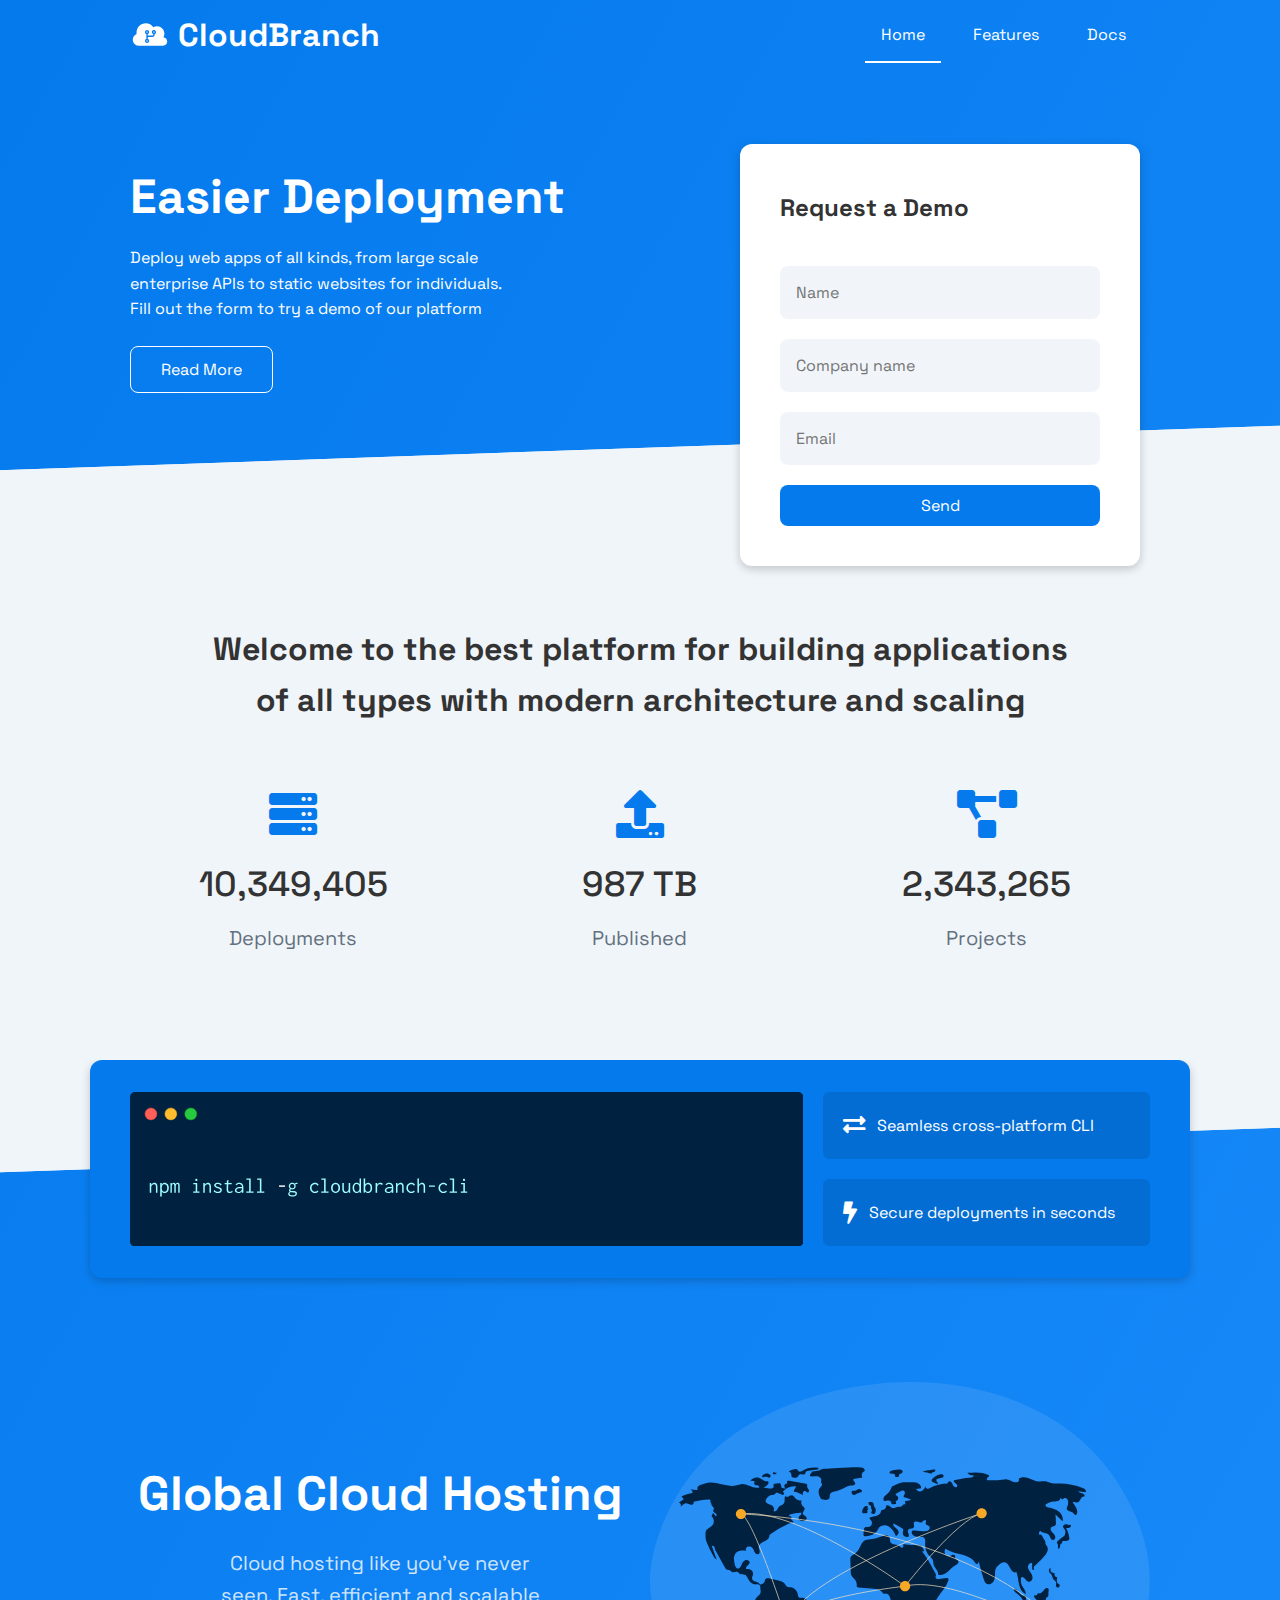
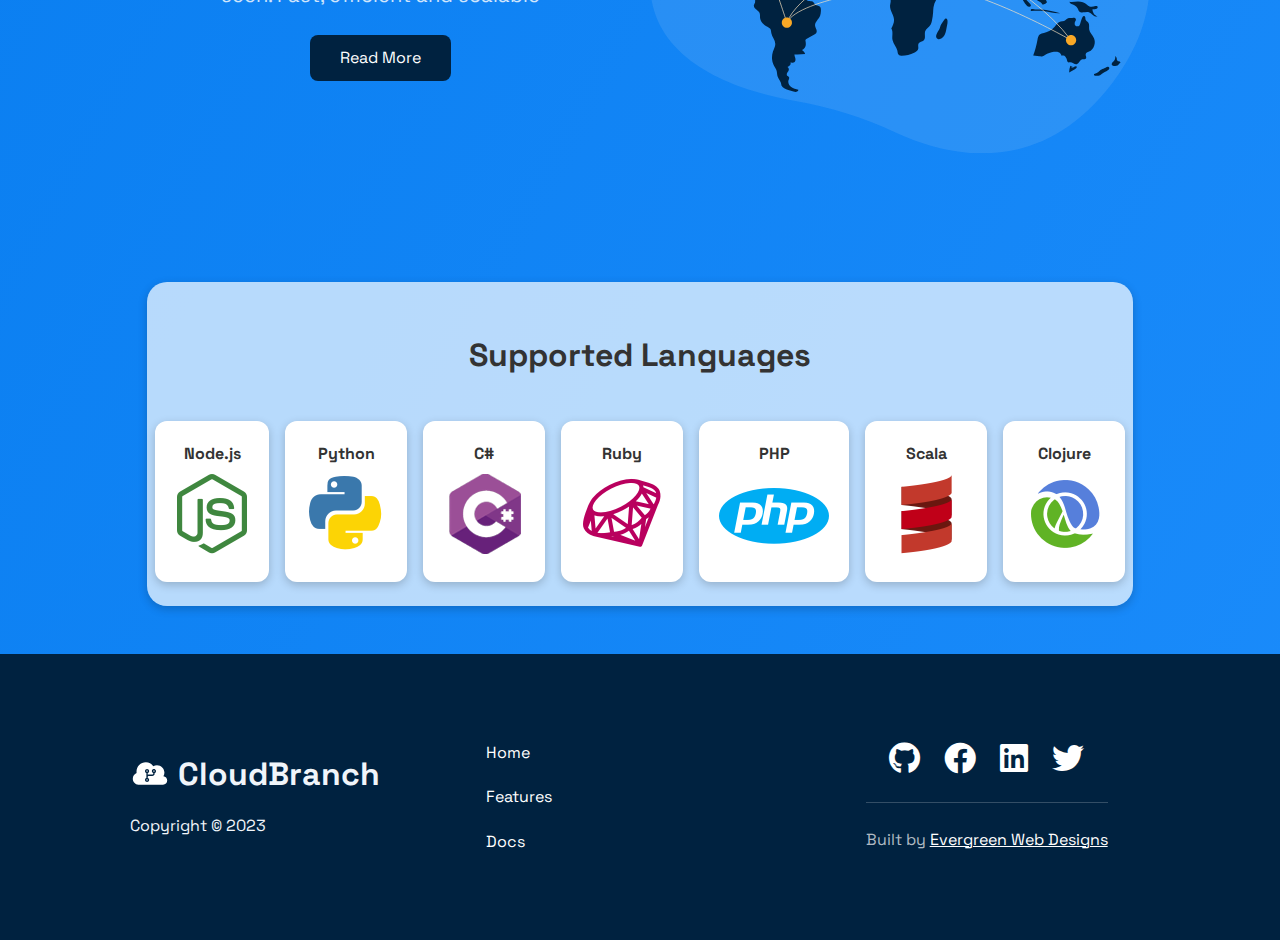
==== commit 25738925: "fix favicon and improve mobile design" ====
--- a/index.html
+++ b/index.html
@@ -3,8 +3,15 @@
 <head>
     <meta charset="UTF-8">
     <meta name="viewport" content="width=device-width, initial-scale=1.0">
-    <title>Cloudbranch</title>
+    <title>CloudBranch</title>
     <link rel="icon" href="/favicon.svg" type="image/svg+xml">
+    <link rel="apple-touch-icon" sizes="180x180" href="/apple-touch-icon.png">
+    <link rel="icon" type="image/png" sizes="32x32" href="/favicon-32x32.png">
+    <link rel="icon" type="image/png" sizes="16x16" href="/favicon-16x16.png">
+    <link rel="manifest" href="/site.webmanifest">
+    <link rel="mask-icon" href="/safari-pinned-tab.svg" color="#5bbad5">
+    <meta name="msapplication-TileColor" content="#da532c">
+    <meta name="theme-color" content="#000000">
     <link rel="stylesheet" href="https://cdnjs.cloudflare.com/ajax/libs/font-awesome/5.15.1/css/all.min.css">
     <link rel="stylesheet" href="css/utilities.css">
     <link rel="stylesheet" href="css/style.css">
@@ -15,10 +22,10 @@
     <div class="navbar">
       <div class="container flex">
         <div class="logo-container flex">
-          <svg width="40" height="40" viewBox="0 0 40 40" fill="none" xmlns="http://www.w3.org/2000/svg" class="cloudbranch-icon">
+          <svg width="40" height="40" viewBox="0 0 40 40" fill="none" xmlns="http://www.w3.org/2000/svg" class="CloudBranch-icon">
             <path fill-rule="evenodd" clip-rule="evenodd" d="M23.2904 12.1385C24.3772 11.5176 25.6355 11.1628 26.9767 11.1628C31.0868 11.1628 34.4186 14.4946 34.4186 18.6047C34.4186 19.9675 34.0522 21.2448 33.4126 22.3435C35.542 22.5399 37.2093 24.331 37.2093 26.5116C37.2093 28.8235 35.3351 30.6977 33.0233 30.6977C32.866 30.6977 32.7108 30.689 32.5581 30.6721V30.6977H8.83721H8.37209V30.6801C5.25002 30.4426 2.7907 27.8341 2.7907 24.6512C2.7907 22.0985 4.37252 19.9153 6.60943 19.0283C6.54499 18.5863 6.51162 18.1343 6.51162 17.6744C6.51162 12.5369 10.6764 8.3721 15.8139 8.3721C18.8777 8.3721 21.5955 9.85322 23.2904 12.1385ZM22.1761 16.0029C21.9795 16.33 21.8755 16.7056 21.8754 17.0886C21.8752 17.5207 22.0073 17.9422 22.2536 18.2951C22.4998 18.648 22.848 18.9149 23.2502 19.059V19.642C23.2502 19.8883 23.1537 20.1245 22.9817 20.2986C22.8098 20.4727 22.5767 20.5705 22.3336 20.5705H18.6673C18.3518 20.5701 18.0397 20.6359 17.7506 20.7636V19.059C18.2093 18.8946 18.5959 18.5714 18.842 18.1463C19.0882 17.7212 19.1781 17.2217 19.0958 16.7359C19.0136 16.2502 18.7645 15.8096 18.3925 15.4919C18.0206 15.1742 17.5497 15 17.0632 15C16.5768 15 16.1059 15.1742 15.7339 15.4919C15.362 15.8096 15.1128 16.2502 15.0306 16.7359C14.9483 17.2217 15.0382 17.7212 15.2844 18.1463C15.5305 18.5714 15.9171 18.8946 16.3758 19.059V23.9392C15.9169 24.1035 15.53 24.4268 15.2837 24.8521C15.0373 25.2774 14.9474 25.7772 15.0297 26.2631C15.112 26.7491 15.3612 27.19 15.7333 27.5078C16.1054 27.8257 16.5764 28 17.0632 28C17.5499 28 18.021 27.8257 18.3931 27.5078C18.7652 27.19 19.0145 26.7491 19.0968 26.2631C19.1791 25.7772 19.0891 25.2774 18.8428 24.8521C18.5964 24.4268 18.2095 24.1035 17.7506 23.9392V22.8918C17.7506 22.6456 17.8472 22.4094 18.0191 22.2353C18.191 22.0612 18.4242 21.9634 18.6673 21.9634H22.3336C22.9414 21.9634 23.5242 21.7187 23.9539 21.2834C24.3837 20.8481 24.6251 20.2577 24.6251 19.642V19.059C24.9815 18.9312 25.2964 18.7067 25.5355 18.41C25.7745 18.1133 25.9285 17.7557 25.9804 17.3764C26.0324 16.997 25.9804 16.6105 25.8302 16.2591C25.6799 15.9076 25.4372 15.6047 25.1286 15.3836C24.8199 15.1624 24.4572 15.0315 24.0801 15.0051C23.7029 14.9786 23.3257 15.0577 22.99 15.2337C22.6542 15.4097 22.3727 15.6757 22.1761 16.0029ZM16.5771 17.581C16.4482 17.4504 16.3758 17.2732 16.3758 17.0886C16.3758 16.9039 16.4482 16.7267 16.5771 16.5961C16.706 16.4655 16.8809 16.3922 17.0632 16.3922C17.2455 16.3922 17.4204 16.4655 17.5493 16.5961C17.6783 16.7267 17.7506 16.9039 17.7506 17.0886C17.7506 17.2732 17.6783 17.4504 17.5493 17.581C17.4204 17.7116 17.2455 17.785 17.0632 17.785C16.8809 17.785 16.706 17.7116 16.5771 17.581ZM23.4516 16.5961C23.5805 16.4655 23.7553 16.3922 23.9377 16.3922C24.12 16.3922 24.2949 16.4655 24.4238 16.5961C24.5526 16.7267 24.6251 16.9039 24.6251 17.0886C24.6251 17.2732 24.5526 17.4504 24.4238 17.581C24.2949 17.7116 24.12 17.785 23.9377 17.785C23.7553 17.785 23.5805 17.7116 23.4516 17.581C23.3226 17.4504 23.2502 17.2732 23.2502 17.0886C23.2502 16.9039 23.3226 16.7267 23.4516 16.5961ZM16.5771 25.4171C16.706 25.2865 16.8809 25.2132 17.0632 25.2132C17.2455 25.2132 17.4204 25.2865 17.5493 25.4171C17.6783 25.5477 17.7506 25.7248 17.7506 25.9096C17.7506 26.0942 17.6783 26.2713 17.5493 26.4019C17.4204 26.5325 17.2455 26.6059 17.0632 26.6059C16.8809 26.6059 16.706 26.5325 16.5771 26.4019C16.4482 26.2713 16.3758 26.0942 16.3758 25.9096C16.3758 25.7248 16.4482 25.5477 16.5771 25.4171Z" fill="white"/>
           </svg>
-          <h1>cloudbranch</h1>
+          <h1>CloudBranch</h1>
         </div> 
           <nav>
             <ul>
@@ -165,9 +172,9 @@
 
     <!-- Languages -->
     <section class="languages card py-4 bg-light">
-      <h2 class="md text-center my-3">
+      <h3 class="md text-center my-3">
         Supported Languages
-      </h2>
+      </h3>
       <div class="container flex">
         <div class="card">
           <h4>Node.js</h4>
@@ -205,10 +212,10 @@
     <div class="container grid grid-3">
       <div>
         <div class="logo-container flex">
-          <svg width="40" height="40" viewBox="0 0 40 40" fill="none" xmlns="http://www.w3.org/2000/svg" class="cloudbranch-icon">
+          <svg width="40" height="40" viewBox="0 0 40 40" fill="none" xmlns="http://www.w3.org/2000/svg" class="bloudbranch-icon">
             <path fill-rule="evenodd" clip-rule="evenodd" d="M23.2904 12.1385C24.3772 11.5176 25.6355 11.1628 26.9767 11.1628C31.0868 11.1628 34.4186 14.4946 34.4186 18.6047C34.4186 19.9675 34.0522 21.2448 33.4126 22.3435C35.542 22.5399 37.2093 24.331 37.2093 26.5116C37.2093 28.8235 35.3351 30.6977 33.0233 30.6977C32.866 30.6977 32.7108 30.689 32.5581 30.6721V30.6977H8.83721H8.37209V30.6801C5.25002 30.4426 2.7907 27.8341 2.7907 24.6512C2.7907 22.0985 4.37252 19.9153 6.60943 19.0283C6.54499 18.5863 6.51162 18.1343 6.51162 17.6744C6.51162 12.5369 10.6764 8.3721 15.8139 8.3721C18.8777 8.3721 21.5955 9.85322 23.2904 12.1385ZM22.1761 16.0029C21.9795 16.33 21.8755 16.7056 21.8754 17.0886C21.8752 17.5207 22.0073 17.9422 22.2536 18.2951C22.4998 18.648 22.848 18.9149 23.2502 19.059V19.642C23.2502 19.8883 23.1537 20.1245 22.9817 20.2986C22.8098 20.4727 22.5767 20.5705 22.3336 20.5705H18.6673C18.3518 20.5701 18.0397 20.6359 17.7506 20.7636V19.059C18.2093 18.8946 18.5959 18.5714 18.842 18.1463C19.0882 17.7212 19.1781 17.2217 19.0958 16.7359C19.0136 16.2502 18.7645 15.8096 18.3925 15.4919C18.0206 15.1742 17.5497 15 17.0632 15C16.5768 15 16.1059 15.1742 15.7339 15.4919C15.362 15.8096 15.1128 16.2502 15.0306 16.7359C14.9483 17.2217 15.0382 17.7212 15.2844 18.1463C15.5305 18.5714 15.9171 18.8946 16.3758 19.059V23.9392C15.9169 24.1035 15.53 24.4268 15.2837 24.8521C15.0373 25.2774 14.9474 25.7772 15.0297 26.2631C15.112 26.7491 15.3612 27.19 15.7333 27.5078C16.1054 27.8257 16.5764 28 17.0632 28C17.5499 28 18.021 27.8257 18.3931 27.5078C18.7652 27.19 19.0145 26.7491 19.0968 26.2631C19.1791 25.7772 19.0891 25.2774 18.8428 24.8521C18.5964 24.4268 18.2095 24.1035 17.7506 23.9392V22.8918C17.7506 22.6456 17.8472 22.4094 18.0191 22.2353C18.191 22.0612 18.4242 21.9634 18.6673 21.9634H22.3336C22.9414 21.9634 23.5242 21.7187 23.9539 21.2834C24.3837 20.8481 24.6251 20.2577 24.6251 19.642V19.059C24.9815 18.9312 25.2964 18.7067 25.5355 18.41C25.7745 18.1133 25.9285 17.7557 25.9804 17.3764C26.0324 16.997 25.9804 16.6105 25.8302 16.2591C25.6799 15.9076 25.4372 15.6047 25.1286 15.3836C24.8199 15.1624 24.4572 15.0315 24.0801 15.0051C23.7029 14.9786 23.3257 15.0577 22.99 15.2337C22.6542 15.4097 22.3727 15.6757 22.1761 16.0029ZM16.5771 17.581C16.4482 17.4504 16.3758 17.2732 16.3758 17.0886C16.3758 16.9039 16.4482 16.7267 16.5771 16.5961C16.706 16.4655 16.8809 16.3922 17.0632 16.3922C17.2455 16.3922 17.4204 16.4655 17.5493 16.5961C17.6783 16.7267 17.7506 16.9039 17.7506 17.0886C17.7506 17.2732 17.6783 17.4504 17.5493 17.581C17.4204 17.7116 17.2455 17.785 17.0632 17.785C16.8809 17.785 16.706 17.7116 16.5771 17.581ZM23.4516 16.5961C23.5805 16.4655 23.7553 16.3922 23.9377 16.3922C24.12 16.3922 24.2949 16.4655 24.4238 16.5961C24.5526 16.7267 24.6251 16.9039 24.6251 17.0886C24.6251 17.2732 24.5526 17.4504 24.4238 17.581C24.2949 17.7116 24.12 17.785 23.9377 17.785C23.7553 17.785 23.5805 17.7116 23.4516 17.581C23.3226 17.4504 23.2502 17.2732 23.2502 17.0886C23.2502 16.9039 23.3226 16.7267 23.4516 16.5961ZM16.5771 25.4171C16.706 25.2865 16.8809 25.2132 17.0632 25.2132C17.2455 25.2132 17.4204 25.2865 17.5493 25.4171C17.6783 25.5477 17.7506 25.7248 17.7506 25.9096C17.7506 26.0942 17.6783 26.2713 17.5493 26.4019C17.4204 26.5325 17.2455 26.6059 17.0632 26.6059C16.8809 26.6059 16.706 26.5325 16.5771 26.4019C16.4482 26.2713 16.3758 26.0942 16.3758 25.9096C16.3758 25.7248 16.4482 25.5477 16.5771 25.4171Z" fill="white"/>
           </svg>
-          <h1>cloudbranch</h1>
+          <h1>CloudBranch</h1>
         </div> 
         <p>Copyright &copy; 2023</p>
       </div>
--- a/css/utilities.css
+++ b/css/utilities.css
@@ -255,6 +255,6 @@
   }
   
   .xl {
-    font-size: 3rem;
+    font-size: 2.5rem;
   }
 }--- a/css/style.css
+++ b/css/style.css
@@ -275,13 +275,8 @@
 }
 
 .languages .card h4 {
-  font-size: 20px;
-  margin-bottom: 10px;
-}
-
-.languages .card h4 {
-  font-size: 20px;
-  margin-bottom: 10px;
+  font-size: 1rem;
+  margin-bottom: 0.5rem;
 }
 
 .languages .card:hover {
@@ -594,7 +589,7 @@
   }
 
   .cli {
-    margin: 0 .5rem;
+    margin: 0 0.5rem;
   }
 
   .cli .grid > *:first-child {
@@ -605,7 +600,15 @@
 
   .languages {
     padding: 1rem 0;
-    margin: 1rem .5rem;
+    margin: 1rem 0.5rem;
+  }
+
+  .languages .card {
+    padding: 0.8rem;
+  }
+
+  .languages .card img {
+    height: 4rem;
   }
 
   .features-head,
@@ -634,11 +637,6 @@
     position: static;
     padding: 0;
   }
-
-  .docs-main .grid .card {
-    margin: 0;
-    padding: 1rem;
-  }
 }
 
 /* Mobile */
@@ -682,10 +680,6 @@
     padding: 1rem 0;
     margin: 1rem .5rem;
   }
-
-  .languages h2 {
-    font-size: 1.6rem;
-  }
   
   .languages .container {
     padding: 1rem;
@@ -696,9 +690,8 @@
     width: 60%;
   }
 
-  .features-sub-head svg {
-    width: 80%;
-    height: auto;
+  .features-sub-head img {
+    width: 60%;
   }
 
   .features-main .card {
@@ -718,6 +711,19 @@
   .features-main .card p {
     text-align: center;
     text-wrap: balance;
+  }
+
+  .docs-main .grid {
+    padding: 0;
+  }
+
+  .docs-main .grid > :first-child {
+    padding: 0 1rem;
+  }
+
+  .docs-main .card {
+    margin: 0;
+    padding: 1.5rem;
   }
 
   footer .grid > * {
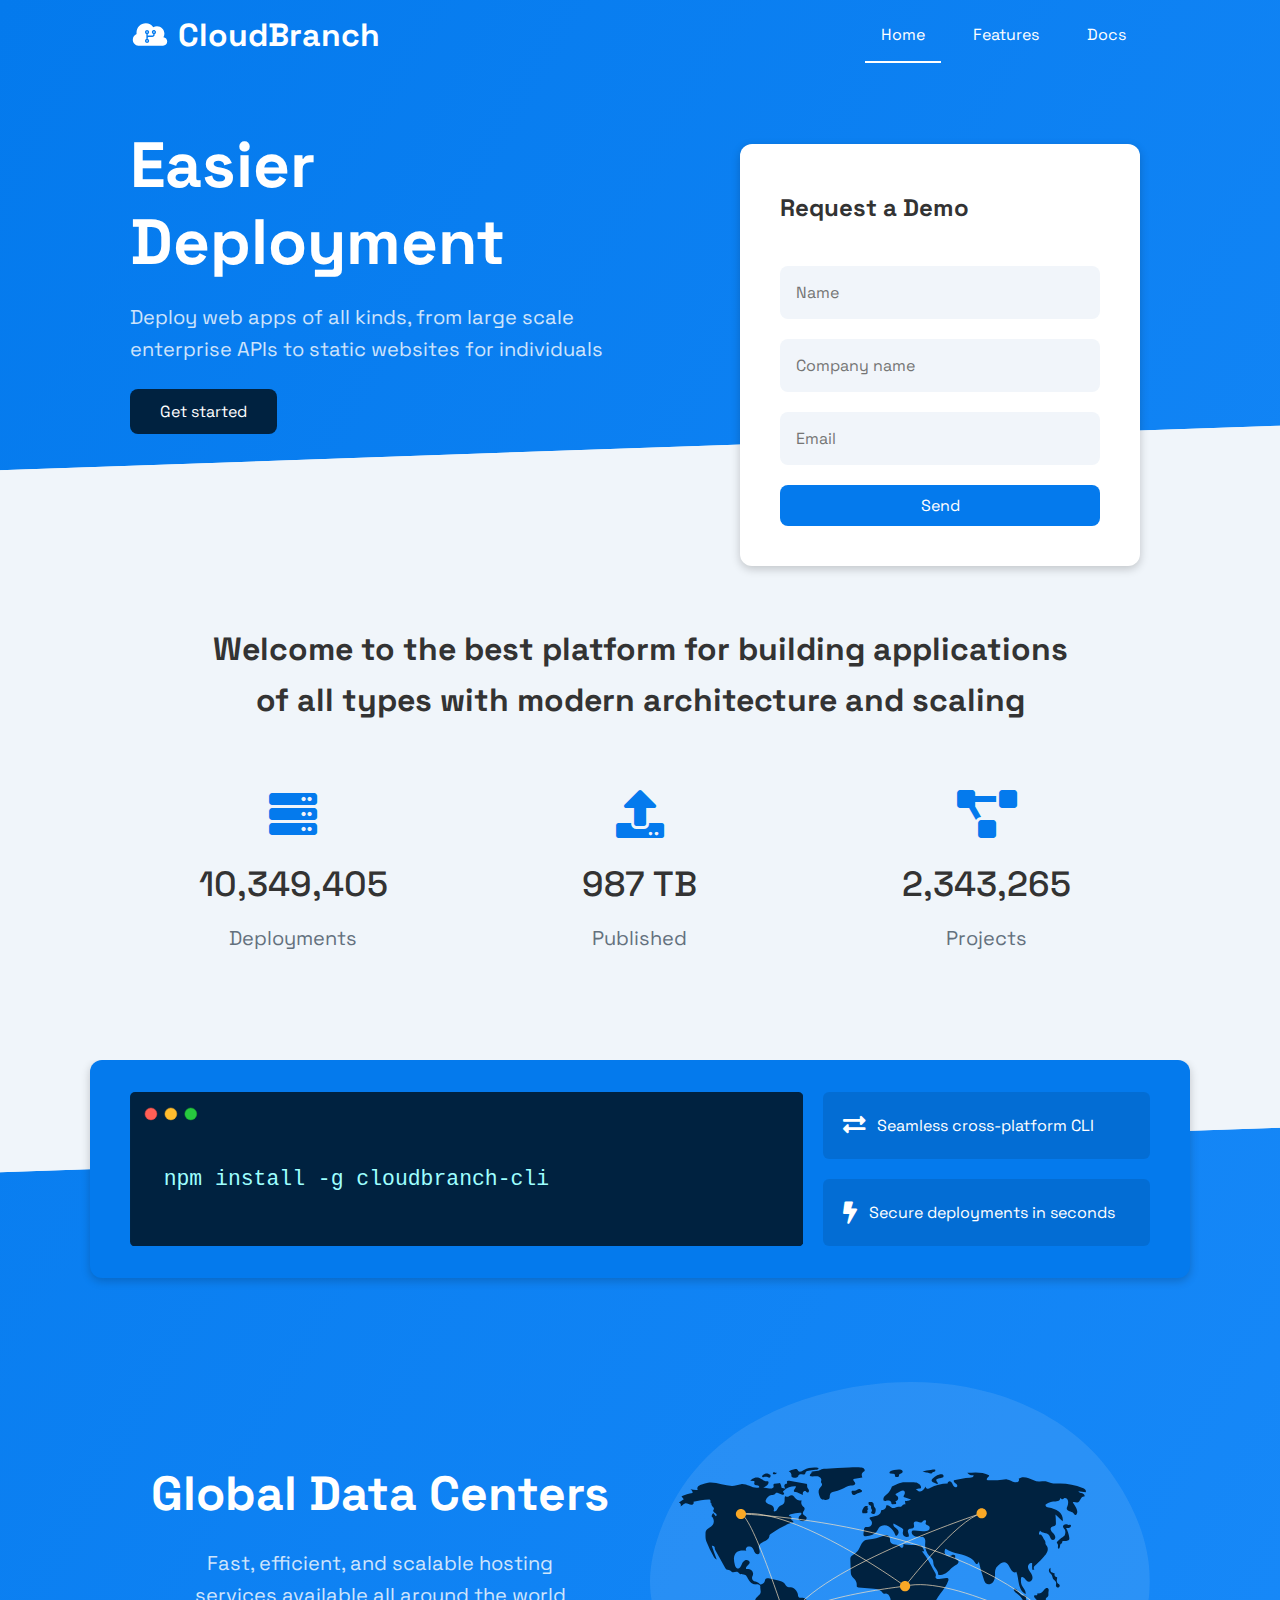
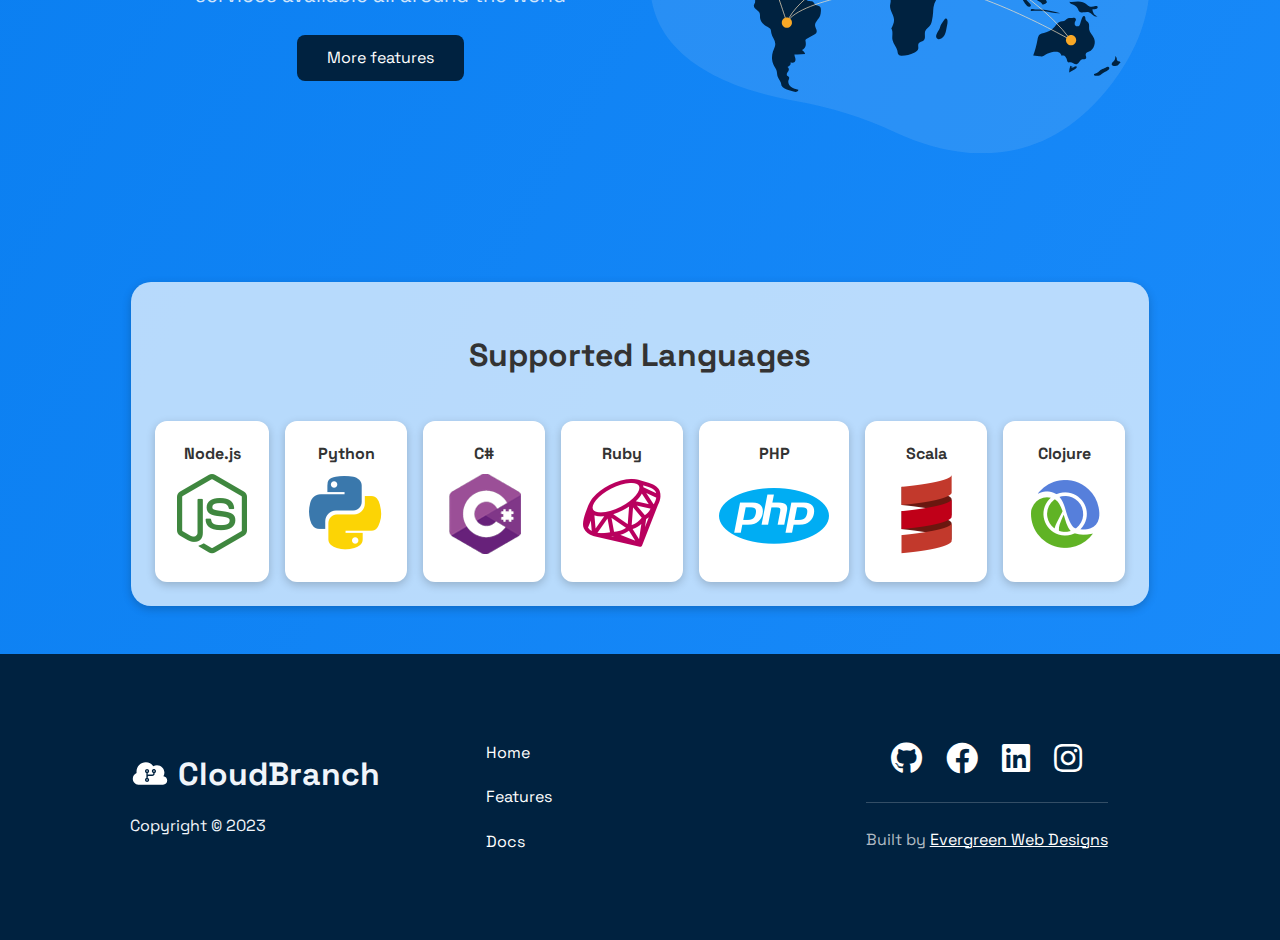
==== commit 91a4bc80: "improve styles SEO and performance" ====
--- a/index.html
+++ b/index.html
@@ -1,23 +1,24 @@
 <!DOCTYPE html>
 <html lang="en">
 <head>
-    <meta charset="UTF-8">
-    <meta name="viewport" content="width=device-width, initial-scale=1.0">
-    <title>CloudBranch</title>
-    <link rel="icon" href="/favicon.svg" type="image/svg+xml">
-    <link rel="apple-touch-icon" sizes="180x180" href="/apple-touch-icon.png">
-    <link rel="icon" type="image/png" sizes="32x32" href="/favicon-32x32.png">
-    <link rel="icon" type="image/png" sizes="16x16" href="/favicon-16x16.png">
-    <link rel="manifest" href="/site.webmanifest">
-    <link rel="mask-icon" href="/safari-pinned-tab.svg" color="#5bbad5">
-    <meta name="msapplication-TileColor" content="#da532c">
-    <meta name="theme-color" content="#000000">
-    <link rel="stylesheet" href="https://cdnjs.cloudflare.com/ajax/libs/font-awesome/5.15.1/css/all.min.css">
-    <link rel="stylesheet" href="css/utilities.css">
-    <link rel="stylesheet" href="css/style.css">
+  <meta charset="UTF-8">
+  <meta name="viewport" content="width=device-width, initial-scale=1.0">
+  <title>CloudBranch</title>
+  <meta name="description" content="Discover CloudBranch Hosting - Your Gateway to Seamless Cloud Solutions. Explore our advanced cloud infrastructure, scalable performance, and robust security. Elevate your digital presence with our innovative hosting platform.">
+  <link rel="icon" href="/favicon.svg" type="image/svg+xml">
+  <link rel="apple-touch-icon" sizes="180x180" href="/apple-touch-icon.png">
+  <link rel="icon" type="image/png" sizes="32x32" href="/favicon-32x32.png">
+  <link rel="icon" type="image/png" sizes="16x16" href="/favicon-16x16.png">
+  <link rel="manifest" href="/site.webmanifest">
+  <link rel="mask-icon" href="/safari-pinned-tab.svg" color="#5bbad5">
+  <meta name="msapplication-TileColor" content="#da532c">
+  <meta name="theme-color" content="#000000">
+  <link href="https://cdnjs.cloudflare.com/ajax/libs/font-awesome/5.15.1/css/all.min.css" rel="preload" as="style" onload="this.onload=null;this.rel='stylesheet'">
+  <noscript><link rel="stylesheet" href="main.css"></noscript>
+  <link rel="stylesheet" href="css/utilities.css">
+  <link rel="stylesheet" href="css/style.css">
 </head>
 <body>
-
     <!-- Navbar -->
     <div class="navbar">
       <div class="container flex">
@@ -41,9 +42,9 @@
     <section class="showcase">
       <div class="container grid">
         <div class="showcase-text">
-          <h1 class="my-1 lg">Easier Deployment</h1>
-          <p class="">Deploy web apps of all kinds, from large scale enterprise APIs to static websites for individuals. Fill out the form to try a demo of our platform</p>
-          <a href="features.html" class="btn btn-outline">Read More</a>
+          <h1 class="my-1 xl">Easier Deployment</h1>
+          <p class="lead">Deploy web apps of all kinds, from large scale enterprise APIs to static websites for individuals</p>
+          <a href="/docs.html#getting-started" class="btn btn-dark">Get started</a>
         </div>
 
         <div class="showcase-form card">
@@ -99,13 +100,23 @@
     <!-- CLI -->
     <section class="cli card py-3 bg-primary">
       <div class="container grid">
-        <svg width="2704" height="620" viewBox="0 0 2704 620" fill="none" xmlns="http://www.w3.org/2000/svg">
-          <rect width="2704" height="620" rx="20" fill="#002240"/>
-          <path d="M79.192 405V365.698H85.212V372.664C86.244 371.059 87.448 369.683 88.824 368.536C90.2 367.332 91.7193 366.415 93.382 365.784C95.0447 365.096 96.7647 364.752 98.542 364.752C100.721 364.752 102.67 365.297 104.39 366.386C106.11 367.475 107.486 369.224 108.518 371.632C109.55 374.04 110.066 377.222 110.066 381.178V405H104.046V381.35C104.046 378.598 103.731 376.419 103.1 374.814C102.469 373.151 101.609 371.976 100.52 371.288C99.4307 370.543 98.198 370.17 96.822 370.17C95.5033 370.17 94.156 370.457 92.78 371.03C91.4613 371.603 90.2287 372.435 89.082 373.524C87.9353 374.556 86.9893 375.817 86.244 377.308C85.556 378.799 85.212 380.49 85.212 382.382V405H79.192ZM121.16 419.362V365.698H127.438V373.438C128.069 371.431 128.957 369.797 130.104 368.536C131.308 367.275 132.684 366.357 134.232 365.784C135.837 365.153 137.557 364.838 139.392 364.838C141.571 364.838 143.635 365.268 145.584 366.128C147.591 366.931 149.339 368.163 150.83 369.826C152.378 371.489 153.582 373.581 154.442 376.104C155.359 378.627 155.818 381.608 155.818 385.048C155.818 388.488 155.331 391.527 154.356 394.164C153.439 396.801 152.177 399.009 150.572 400.786C149.024 402.506 147.247 403.825 145.24 404.742C143.291 405.602 141.284 406.032 139.22 406.032C137.672 406.032 136.153 405.774 134.662 405.258C133.229 404.799 131.91 404.111 130.706 403.194C129.502 402.219 128.441 401.101 127.524 399.84V419.362H121.16ZM138.188 400.528C139.564 400.528 140.911 400.299 142.23 399.84C143.549 399.324 144.753 398.493 145.842 397.346C146.931 396.199 147.791 394.651 148.422 392.702C149.053 390.695 149.368 388.23 149.368 385.306C149.368 382.153 148.967 379.487 148.164 377.308C147.361 375.072 146.186 373.352 144.638 372.148C143.147 370.944 141.313 370.285 139.134 370.17C137.529 370.055 136.009 370.285 134.576 370.858C133.2 371.431 131.967 372.377 130.878 373.696C129.789 375.015 128.929 376.763 128.298 378.942C127.725 381.063 127.438 383.643 127.438 386.682C127.495 388.517 127.696 390.179 128.04 391.67C128.384 393.161 128.871 394.479 129.502 395.626C130.133 396.715 130.878 397.633 131.738 398.378C132.598 399.066 133.573 399.611 134.662 400.012C135.751 400.356 136.927 400.528 138.188 400.528ZM162.268 405V365.698H167.944V369.568C168.575 368.593 169.291 367.762 170.094 367.074C170.954 366.329 171.871 365.755 172.846 365.354C173.878 364.953 174.91 364.752 175.942 364.752C177.089 364.752 178.149 365.01 179.124 365.526C180.099 365.985 180.901 366.644 181.532 367.504C182.22 368.364 182.679 369.367 182.908 370.514C183.424 369.367 184.112 368.364 184.972 367.504C185.889 366.644 186.921 365.985 188.068 365.526C189.272 365.01 190.505 364.752 191.766 364.752C193.085 364.752 194.231 365.01 195.206 365.526C196.181 366.042 196.983 366.759 197.614 367.676C198.245 368.536 198.703 369.597 198.99 370.858C199.277 372.062 199.391 373.381 199.334 374.814V405H193.658V377.136C193.658 374.728 193.486 372.979 193.142 371.89C192.855 370.801 192.425 370.113 191.852 369.826C191.279 369.482 190.648 369.31 189.96 369.31C188.871 369.31 187.839 369.826 186.864 370.858C185.947 371.833 185.173 373.065 184.542 374.556C183.969 376.047 183.682 377.537 183.682 379.028V405H177.92V377.652C177.92 374.384 177.605 372.205 176.974 371.116C176.401 370.027 175.283 369.482 173.62 369.482C172.989 369.482 172.33 369.711 171.642 370.17C171.011 370.571 170.409 371.173 169.836 371.976C169.263 372.721 168.804 373.667 168.46 374.814C168.116 375.961 167.944 377.279 167.944 378.77V405H162.268ZM253.6 405V400.012H263.662V370.686H254.116V365.698H269.854V400.012H279.056V405H253.6ZM266.414 357.442C265.21 357.442 264.178 357.012 263.318 356.152C262.458 355.292 262.028 354.26 262.028 353.056C262.028 351.795 262.429 350.734 263.232 349.874C264.092 349.014 265.153 348.584 266.414 348.584C267.618 348.584 268.65 349.043 269.51 349.96C270.427 350.82 270.886 351.852 270.886 353.056C270.886 354.26 270.427 355.292 269.51 356.152C268.65 357.012 267.618 357.442 266.414 357.442ZM294.192 405V365.698H300.212V372.664C301.244 371.059 302.448 369.683 303.824 368.536C305.2 367.332 306.719 366.415 308.382 365.784C310.045 365.096 311.765 364.752 313.542 364.752C315.721 364.752 317.67 365.297 319.39 366.386C321.11 367.475 322.486 369.224 323.518 371.632C324.55 374.04 325.066 377.222 325.066 381.178V405H319.046V381.35C319.046 378.598 318.731 376.419 318.1 374.814C317.469 373.151 316.609 371.976 315.52 371.288C314.431 370.543 313.198 370.17 311.822 370.17C310.503 370.17 309.156 370.457 307.78 371.03C306.461 371.603 305.229 372.435 304.082 373.524C302.935 374.556 301.989 375.817 301.244 377.308C300.556 378.799 300.212 380.49 300.212 382.382V405H294.192ZM352.586 405.86C350.407 405.86 348.315 405.631 346.308 405.172C344.359 404.713 342.495 404.025 340.718 403.108C338.998 402.191 337.393 401.044 335.902 399.668L339.342 393.82L339.858 393.046L340.374 393.39C340.489 393.849 340.603 394.336 340.718 394.852C340.89 395.311 341.291 395.884 341.922 396.572C343.126 397.776 344.559 398.779 346.222 399.582C347.942 400.327 350.121 400.7 352.758 400.7C354.879 400.7 356.657 400.442 358.09 399.926C359.581 399.41 360.727 398.693 361.53 397.776C362.333 396.801 362.734 395.683 362.734 394.422C362.734 393.562 362.562 392.817 362.218 392.186C361.874 391.498 361.301 390.867 360.498 390.294C359.753 389.721 358.749 389.147 357.488 388.574C356.227 388.001 354.679 387.427 352.844 386.854C349.863 385.994 347.254 384.991 345.018 383.844C342.782 382.697 341.062 381.379 339.858 379.888C338.654 378.34 338.052 376.591 338.052 374.642C338.052 372.635 338.597 370.915 339.686 369.482C340.775 367.991 342.381 366.845 344.502 366.042C346.681 365.182 349.347 364.752 352.5 364.752C354.335 364.752 355.997 364.895 357.488 365.182C358.979 365.411 360.355 365.784 361.616 366.3C362.877 366.816 364.024 367.475 365.056 368.278C366.145 369.023 367.177 369.912 368.152 370.944L364.626 375.244L364.024 375.932L363.594 375.502C363.537 375.043 363.393 374.613 363.164 374.212C362.992 373.753 362.591 373.209 361.96 372.578C360.641 371.546 359.151 370.772 357.488 370.256C355.825 369.683 354.22 369.396 352.672 369.396C350.379 369.396 348.401 369.797 346.738 370.6C345.075 371.403 344.244 372.635 344.244 374.298C344.244 375.158 344.531 376.018 345.104 376.878C345.735 377.681 346.853 378.512 348.458 379.372C350.063 380.175 352.357 381.006 355.338 381.866C358.606 382.898 361.215 383.959 363.164 385.048C365.171 386.08 366.604 387.284 367.464 388.66C368.381 390.036 368.84 391.67 368.84 393.562C368.84 395.741 368.238 397.776 367.034 399.668C365.887 401.56 364.11 403.079 361.702 404.226C359.294 405.315 356.255 405.86 352.586 405.86ZM399.714 405.602C397.191 405.602 395.127 405.172 393.522 404.312C391.917 403.452 390.684 402.133 389.824 400.356C388.964 398.521 388.391 396.228 388.104 393.476C387.875 390.724 387.817 387.456 387.932 383.672L388.964 355.636L395.414 354.862L396.274 354.776L396.36 355.378C396.073 355.779 395.815 356.181 395.586 356.582C395.414 356.983 395.271 357.671 395.156 358.646L394.382 368.364L394.64 369.912L394.038 384.102C393.866 388.459 393.981 391.842 394.382 394.25C394.783 396.601 395.5 398.235 396.532 399.152C397.564 400.012 398.94 400.442 400.66 400.442C402.552 400.442 404.215 400.069 405.648 399.324C407.139 398.579 408.687 397.633 410.292 396.486L412.184 401.388C410.235 402.821 408.228 403.882 406.164 404.57C404.1 405.258 401.95 405.602 399.714 405.602ZM380.02 365.698H408.314V370.772H380.02V365.698ZM435.146 405.946C430.674 405.946 427.234 404.943 424.826 402.936C422.418 400.872 421.214 398.263 421.214 395.11C421.214 392.989 421.73 391.097 422.762 389.434C423.794 387.714 425.199 386.281 426.976 385.134C428.811 383.93 430.932 383.013 433.34 382.382C435.748 381.751 438.299 381.436 440.994 381.436C441.969 381.436 442.943 381.465 443.918 381.522C444.95 381.522 446.011 381.579 447.1 381.694C448.247 381.751 449.422 381.866 450.626 382.038L450.798 386.768C449.766 386.596 448.705 386.481 447.616 386.424C446.584 386.309 445.552 386.223 444.52 386.166C443.488 386.109 442.485 386.08 441.51 386.08C439.446 386.08 437.554 386.252 435.834 386.596C434.114 386.94 432.623 387.456 431.362 388.144C430.101 388.832 429.126 389.721 428.438 390.81C427.75 391.899 427.406 393.218 427.406 394.766C427.406 395.97 427.607 397.002 428.008 397.862C428.467 398.665 429.069 399.324 429.814 399.84C430.559 400.299 431.419 400.643 432.394 400.872C433.426 401.101 434.544 401.216 435.748 401.216C437.984 401.216 439.962 400.872 441.682 400.184C443.459 399.439 444.95 398.378 446.154 397.002C447.415 395.626 448.361 393.935 448.992 391.928C449.623 389.921 449.938 387.628 449.938 385.048C449.938 381.149 449.479 378.111 448.562 375.932C447.645 373.753 446.269 372.205 444.434 371.288C442.657 370.371 440.363 369.912 437.554 369.912C435.662 369.912 433.799 370.285 431.964 371.03C430.129 371.718 428.467 372.807 426.976 374.298L423.966 370.342C425.801 368.507 427.922 367.131 430.33 366.214C432.738 365.297 435.289 364.838 437.984 364.838C440.564 364.838 442.915 365.153 445.036 365.784C447.157 366.415 448.963 367.475 450.454 368.966C452.002 370.399 453.177 372.349 453.98 374.814C454.84 377.279 455.27 380.375 455.27 384.102V405H448.562V398.98C447.817 400.413 446.899 401.589 445.81 402.506C444.778 403.423 443.66 404.14 442.456 404.656C441.252 405.115 440.019 405.43 438.758 405.602C437.497 405.831 436.293 405.946 435.146 405.946ZM466.794 405V400.012H478.404V352.798H467.31V347.81H484.682V400.012H496.206V405H466.794ZM509.794 405V400.012H521.404V352.798H510.31V347.81H527.682V400.012H539.206V405H509.794ZM653.242 419.792C650.49 419.792 647.996 419.563 645.76 419.104C643.581 418.703 641.689 418.072 640.084 417.212C638.536 416.409 637.332 415.377 636.472 414.116C635.669 412.855 635.268 411.364 635.268 409.644C635.268 408.039 635.612 406.605 636.3 405.344C636.988 404.083 637.877 403.051 638.966 402.248C640.113 401.388 641.345 400.757 642.664 400.356L645.244 401.904C644.212 402.535 643.381 403.165 642.75 403.796C642.119 404.427 641.661 405.143 641.374 405.946C641.087 406.806 640.944 407.809 640.944 408.956C640.944 409.931 641.231 410.791 641.804 411.536C642.377 412.339 643.18 412.998 644.212 413.514C645.301 414.03 646.591 414.431 648.082 414.718C649.63 415.005 651.379 415.148 653.328 415.148C655.965 415.148 658.087 414.861 659.692 414.288C661.355 413.772 662.587 413.027 663.39 412.052C664.193 411.135 664.594 410.074 664.594 408.87C664.594 407.609 664.365 406.577 663.906 405.774C663.447 404.971 662.501 404.369 661.068 403.968C659.635 403.567 657.456 403.366 654.532 403.366C652.525 403.366 650.691 403.28 649.028 403.108C647.365 402.936 645.875 402.649 644.556 402.248C643.237 401.847 642.119 401.359 641.202 400.786C640.342 400.155 639.683 399.41 639.224 398.55C638.765 397.69 638.536 396.687 638.536 395.54C638.536 394.049 638.937 392.616 639.74 391.24C640.6 389.864 641.747 388.545 643.18 387.284L646.104 389.606C645.531 390.237 645.072 390.81 644.728 391.326C644.384 391.785 644.126 392.243 643.954 392.702C643.839 393.103 643.782 393.562 643.782 394.078C643.782 394.995 644.126 395.741 644.814 396.314C645.559 396.887 646.821 397.317 648.598 397.604C650.375 397.833 652.783 397.948 655.822 397.948C658.861 397.948 661.326 398.206 663.218 398.722C665.11 399.181 666.543 399.869 667.518 400.786C668.55 401.703 669.267 402.764 669.668 403.968C670.069 405.172 670.27 406.491 670.27 407.924C670.27 409.472 669.955 410.934 669.324 412.31C668.751 413.743 667.805 415.005 666.486 416.094C665.167 417.241 663.419 418.129 661.24 418.76C659.061 419.448 656.395 419.792 653.242 419.792ZM651.436 391.67C648.627 391.67 646.19 391.068 644.126 389.864C642.062 388.603 640.457 386.94 639.31 384.876C638.221 382.755 637.676 380.433 637.676 377.91C637.676 375.387 638.221 373.094 639.31 371.03C640.457 368.966 642.062 367.332 644.126 366.128C646.19 364.867 648.627 364.236 651.436 364.236C654.303 364.236 656.739 364.867 658.746 366.128C660.81 367.332 662.387 368.966 663.476 371.03C664.623 373.094 665.196 375.387 665.196 377.91C665.196 380.433 664.623 382.755 663.476 384.876C662.387 386.94 660.81 388.603 658.746 389.864C656.739 391.068 654.303 391.67 651.436 391.67ZM651.436 386.51C653.099 386.51 654.561 386.137 655.822 385.392C657.141 384.589 658.173 383.529 658.918 382.21C659.663 380.891 660.036 379.458 660.036 377.91C660.036 376.305 659.663 374.871 658.918 373.61C658.173 372.291 657.141 371.259 655.822 370.514C654.561 369.711 653.099 369.31 651.436 369.31C649.773 369.31 648.283 369.711 646.964 370.514C645.703 371.259 644.699 372.291 643.954 373.61C643.209 374.871 642.836 376.305 642.836 377.91C642.836 379.458 643.209 380.891 643.954 382.21C644.699 383.529 645.703 384.589 646.964 385.392C648.283 386.137 649.773 386.51 651.436 386.51ZM662.874 372.062L660.466 369.224C662.129 367.561 663.849 366.357 665.626 365.612C667.461 364.809 669.611 364.494 672.076 364.666L672.85 369.74C670.958 369.568 669.181 369.625 667.518 369.912C665.855 370.199 664.307 370.915 662.874 372.062ZM742.51 405.946C739.643 405.946 737.006 405.43 734.598 404.398C732.19 403.366 730.097 401.933 728.32 400.098C726.6 398.263 725.253 396.113 724.278 393.648C723.303 391.125 722.816 388.373 722.816 385.392C722.816 382.468 723.303 379.773 724.278 377.308C725.253 374.785 726.6 372.607 728.32 370.772C730.097 368.937 732.19 367.504 734.598 366.472C737.006 365.44 739.615 364.924 742.424 364.924C745.635 364.924 748.501 365.583 751.024 366.902C753.604 368.163 755.697 369.941 757.302 372.234L753.432 376.018L752.83 376.62L752.4 376.19C752.4 375.731 752.285 375.301 752.056 374.9C751.884 374.499 751.454 373.954 750.766 373.266C749.505 372.119 748.157 371.317 746.724 370.858C745.291 370.399 743.628 370.17 741.736 370.17C740.073 370.17 738.497 370.514 737.006 371.202C735.515 371.89 734.168 372.893 732.964 374.212C731.817 375.473 730.9 377.021 730.212 378.856C729.524 380.691 729.18 382.726 729.18 384.962C729.18 387.198 729.524 389.262 730.212 391.154C730.9 392.989 731.846 394.594 733.05 395.97C734.254 397.346 735.687 398.435 737.35 399.238C739.07 399.983 740.905 400.356 742.854 400.356C744.173 400.356 745.434 400.184 746.638 399.84C747.842 399.439 748.989 398.894 750.078 398.206C751.167 397.461 752.171 396.572 753.088 395.54L756.7 399.754C754.751 401.818 752.572 403.366 750.164 404.398C747.813 405.43 745.262 405.946 742.51 405.946ZM767.794 405V400.012H779.404V352.798H768.31V347.81H785.682V400.012H797.206V405H767.794ZM825.5 405.688C821.945 405.688 818.792 404.828 816.04 403.108C813.345 401.331 811.224 398.923 809.676 395.884C808.128 392.788 807.354 389.262 807.354 385.306C807.354 381.293 808.128 377.767 809.676 374.728C811.224 371.632 813.345 369.224 816.04 367.504C818.792 365.727 821.945 364.838 825.5 364.838C829.055 364.838 832.179 365.727 834.874 367.504C837.626 369.224 839.776 371.632 841.324 374.728C842.872 377.767 843.646 381.293 843.646 385.306C843.646 389.262 842.872 392.788 841.324 395.884C839.776 398.923 837.626 401.331 834.874 403.108C832.179 404.828 829.055 405.688 825.5 405.688ZM825.5 400.528C827.793 400.528 829.8 399.869 831.52 398.55C833.24 397.231 834.587 395.425 835.562 393.132C836.594 390.839 837.11 388.201 837.11 385.22C837.11 382.239 836.594 379.601 835.562 377.308C834.587 375.015 833.24 373.237 831.52 371.976C829.8 370.657 827.793 369.998 825.5 369.998C823.264 369.998 821.257 370.657 819.48 371.976C817.76 373.237 816.384 375.015 815.352 377.308C814.377 379.601 813.89 382.239 813.89 385.22C813.89 388.201 814.377 390.839 815.352 393.132C816.384 395.425 817.76 397.231 819.48 398.55C821.257 399.869 823.264 400.528 825.5 400.528ZM866.006 405.946C864.458 405.946 862.996 405.717 861.62 405.258C860.244 404.799 858.983 404.111 857.836 403.194C856.747 402.219 855.801 401.015 854.998 399.582C854.195 398.149 853.565 396.429 853.106 394.422C852.705 392.415 852.504 390.151 852.504 387.628L852.59 365.698H858.61V387.628C858.61 390.093 858.839 392.186 859.298 393.906C859.757 395.626 860.387 397.002 861.19 398.034C862.05 399.066 863.025 399.811 864.114 400.27C865.203 400.729 866.35 400.958 867.554 400.958C868.93 400.958 870.249 400.7 871.51 400.184C872.771 399.611 873.889 398.779 874.864 397.69C875.896 396.601 876.699 395.196 877.272 393.476C877.845 391.756 878.132 389.721 878.132 387.37V365.698H884.152V398.894C884.152 399.926 884.181 400.958 884.238 401.99C884.353 402.965 884.611 403.968 885.012 405H879.078C878.791 404.312 878.591 403.653 878.476 403.022C878.361 402.334 878.275 401.646 878.218 400.958C878.218 400.27 878.218 399.611 878.218 398.98C877.587 400.069 876.842 401.044 875.982 401.904C875.122 402.764 874.147 403.509 873.058 404.14C872.026 404.713 870.908 405.143 869.704 405.43C868.557 405.774 867.325 405.946 866.006 405.946ZM910.124 405.86C908.117 405.86 906.139 405.43 904.19 404.57C902.298 403.71 900.549 402.42 898.944 400.7C897.396 398.98 896.163 396.801 895.246 394.164C894.329 391.527 893.87 388.459 893.87 384.962C893.87 381.35 894.357 378.283 895.332 375.76C896.307 373.18 897.597 371.087 899.202 369.482C900.807 367.819 902.585 366.615 904.534 365.87C906.483 365.067 908.461 364.666 910.468 364.666C912.303 364.666 913.937 364.953 915.37 365.526C916.861 366.099 918.151 366.902 919.24 367.934C920.387 368.909 921.275 370.084 921.906 371.46V347.81H927.582H928.442V348.412C928.098 348.756 927.869 349.129 927.754 349.53C927.697 349.931 927.668 350.619 927.668 351.594L927.754 398.894C927.754 399.926 927.783 400.958 927.84 401.99C927.955 402.965 928.213 403.968 928.614 405H922.508C922.221 404.312 922.021 403.624 921.906 402.936C921.791 402.248 921.705 401.589 921.648 400.958C921.648 400.27 921.648 399.582 921.648 398.894C920.845 400.27 919.871 401.503 918.724 402.592C917.577 403.624 916.287 404.427 914.854 405C913.421 405.573 911.844 405.86 910.124 405.86ZM911.07 400.442C912.962 400.442 914.567 400.069 915.886 399.324C917.205 398.521 918.265 397.432 919.068 396.056C919.871 394.623 920.444 392.989 920.788 391.154C921.189 389.262 921.39 387.255 921.39 385.134C921.39 382.21 921.017 379.601 920.272 377.308C919.527 374.957 918.351 373.123 916.746 371.804C915.141 370.428 913.077 369.74 910.554 369.74C908.834 369.74 907.286 370.084 905.91 370.772C904.591 371.403 903.473 372.349 902.556 373.61C901.696 374.871 901.037 376.391 900.578 378.168C900.119 379.888 899.89 381.837 899.89 384.016C899.89 387.284 900.32 390.151 901.18 392.616C902.04 395.081 903.301 397.002 904.964 398.378C906.627 399.754 908.662 400.442 911.07 400.442ZM955.876 405.946C954.271 405.946 952.751 405.688 951.318 405.172C949.885 404.713 948.566 404.025 947.362 403.108C946.215 402.191 945.183 401.101 944.266 399.84L942.116 405H938.16V347.81H944.352H945.212V348.412C944.868 348.756 944.639 349.129 944.524 349.53C944.467 349.931 944.438 350.619 944.438 351.594V371.718C945.069 370.686 945.814 369.74 946.674 368.88C947.534 368.02 948.48 367.275 949.512 366.644C950.544 366.013 951.633 365.555 952.78 365.268C953.927 364.924 955.045 364.752 956.134 364.752C958.542 364.752 960.721 365.182 962.67 366.042C964.677 366.845 966.397 368.106 967.83 369.826C969.263 371.489 970.353 373.581 971.098 376.104C971.901 378.627 972.302 381.579 972.302 384.962C972.302 388.459 971.843 391.527 970.926 394.164C970.009 396.801 968.747 399.009 967.142 400.786C965.594 402.506 963.845 403.796 961.896 404.656C959.947 405.516 957.94 405.946 955.876 405.946ZM955.102 400.442C956.478 400.442 957.797 400.184 959.058 399.668C960.377 399.152 961.552 398.321 962.584 397.174C963.616 395.97 964.419 394.393 964.992 392.444C965.623 390.495 965.938 388.115 965.938 385.306C965.938 382.726 965.68 380.49 965.164 378.598C964.648 376.649 963.903 375.043 962.928 373.782C962.011 372.521 960.893 371.603 959.574 371.03C958.255 370.399 956.822 370.084 955.274 370.084C953.153 370.084 951.261 370.743 949.598 372.062C947.993 373.323 946.731 375.129 945.814 377.48C944.897 379.773 944.438 382.439 944.438 385.478C944.438 387.714 944.639 389.749 945.04 391.584C945.441 393.419 946.043 394.995 946.846 396.314C947.706 397.633 948.795 398.665 950.114 399.41C951.49 400.098 953.153 400.442 955.102 400.442ZM986.234 365.698H992.684L992.426 377.136L991.652 375.846C991.996 374.069 992.598 372.492 993.458 371.116C994.318 369.74 995.35 368.593 996.554 367.676C997.758 366.701 999.077 365.985 1000.51 365.526C1001.94 365.01 1003.43 364.752 1004.98 364.752C1007.05 364.752 1008.94 365.125 1010.66 365.87C1012.44 366.558 1014.01 367.619 1015.39 369.052L1012.64 373.868L1012.29 374.642L1011.69 374.298C1011.58 373.839 1011.4 373.409 1011.17 373.008C1010.94 372.607 1010.46 372.119 1009.71 371.546C1008.79 370.973 1007.93 370.6 1007.13 370.428C1006.39 370.199 1005.53 370.084 1004.55 370.084C1003.12 370.084 1001.69 370.371 1000.25 370.944C998.819 371.46 997.5 372.291 996.296 373.438C995.149 374.585 994.232 376.047 993.544 377.824C992.856 379.601 992.512 381.723 992.512 384.188V405.086H986.234V365.698ZM1037.15 405.946C1032.67 405.946 1029.23 404.943 1026.83 402.936C1024.42 400.872 1023.21 398.263 1023.21 395.11C1023.21 392.989 1023.73 391.097 1024.76 389.434C1025.79 387.714 1027.2 386.281 1028.98 385.134C1030.81 383.93 1032.93 383.013 1035.34 382.382C1037.75 381.751 1040.3 381.436 1042.99 381.436C1043.97 381.436 1044.94 381.465 1045.92 381.522C1046.95 381.522 1048.01 381.579 1049.1 381.694C1050.25 381.751 1051.42 381.866 1052.63 382.038L1052.8 386.768C1051.77 386.596 1050.71 386.481 1049.62 386.424C1048.58 386.309 1047.55 386.223 1046.52 386.166C1045.49 386.109 1044.48 386.08 1043.51 386.08C1041.45 386.08 1039.55 386.252 1037.83 386.596C1036.11 386.94 1034.62 387.456 1033.36 388.144C1032.1 388.832 1031.13 389.721 1030.44 390.81C1029.75 391.899 1029.41 393.218 1029.41 394.766C1029.41 395.97 1029.61 397.002 1030.01 397.862C1030.47 398.665 1031.07 399.324 1031.81 399.84C1032.56 400.299 1033.42 400.643 1034.39 400.872C1035.43 401.101 1036.54 401.216 1037.75 401.216C1039.98 401.216 1041.96 400.872 1043.68 400.184C1045.46 399.439 1046.95 398.378 1048.15 397.002C1049.42 395.626 1050.36 393.935 1050.99 391.928C1051.62 389.921 1051.94 387.628 1051.94 385.048C1051.94 381.149 1051.48 378.111 1050.56 375.932C1049.64 373.753 1048.27 372.205 1046.43 371.288C1044.66 370.371 1042.36 369.912 1039.55 369.912C1037.66 369.912 1035.8 370.285 1033.96 371.03C1032.13 371.718 1030.47 372.807 1028.98 374.298L1025.97 370.342C1027.8 368.507 1029.92 367.131 1032.33 366.214C1034.74 365.297 1037.29 364.838 1039.98 364.838C1042.56 364.838 1044.91 365.153 1047.04 365.784C1049.16 366.415 1050.96 367.475 1052.45 368.966C1054 370.399 1055.18 372.349 1055.98 374.814C1056.84 377.279 1057.27 380.375 1057.27 384.102V405H1050.56V398.98C1049.82 400.413 1048.9 401.589 1047.81 402.506C1046.78 403.423 1045.66 404.14 1044.46 404.656C1043.25 405.115 1042.02 405.43 1040.76 405.602C1039.5 405.831 1038.29 405.946 1037.15 405.946ZM1068.19 405V365.698H1074.21V372.664C1075.24 371.059 1076.45 369.683 1077.82 368.536C1079.2 367.332 1080.72 366.415 1082.38 365.784C1084.04 365.096 1085.76 364.752 1087.54 364.752C1089.72 364.752 1091.67 365.297 1093.39 366.386C1095.11 367.475 1096.49 369.224 1097.52 371.632C1098.55 374.04 1099.07 377.222 1099.07 381.178V405H1093.05V381.35C1093.05 378.598 1092.73 376.419 1092.1 374.814C1091.47 373.151 1090.61 371.976 1089.52 371.288C1088.43 370.543 1087.2 370.17 1085.82 370.17C1084.5 370.17 1083.16 370.457 1081.78 371.03C1080.46 371.603 1079.23 372.435 1078.08 373.524C1076.94 374.556 1075.99 375.817 1075.24 377.308C1074.56 378.799 1074.21 380.49 1074.21 382.382V405H1068.19ZM1129.51 405.946C1126.64 405.946 1124.01 405.43 1121.6 404.398C1119.19 403.366 1117.1 401.933 1115.32 400.098C1113.6 398.263 1112.25 396.113 1111.28 393.648C1110.3 391.125 1109.82 388.373 1109.82 385.392C1109.82 382.468 1110.3 379.773 1111.28 377.308C1112.25 374.785 1113.6 372.607 1115.32 370.772C1117.1 368.937 1119.19 367.504 1121.6 366.472C1124.01 365.44 1126.61 364.924 1129.42 364.924C1132.63 364.924 1135.5 365.583 1138.02 366.902C1140.6 368.163 1142.7 369.941 1144.3 372.234L1140.43 376.018L1139.83 376.62L1139.4 376.19C1139.4 375.731 1139.29 375.301 1139.06 374.9C1138.88 374.499 1138.45 373.954 1137.77 373.266C1136.5 372.119 1135.16 371.317 1133.72 370.858C1132.29 370.399 1130.63 370.17 1128.74 370.17C1127.07 370.17 1125.5 370.514 1124.01 371.202C1122.52 371.89 1121.17 372.893 1119.96 374.212C1118.82 375.473 1117.9 377.021 1117.21 378.856C1116.52 380.691 1116.18 382.726 1116.18 384.962C1116.18 387.198 1116.52 389.262 1117.21 391.154C1117.9 392.989 1118.85 394.594 1120.05 395.97C1121.25 397.346 1122.69 398.435 1124.35 399.238C1126.07 399.983 1127.9 400.356 1129.85 400.356C1131.17 400.356 1132.43 400.184 1133.64 399.84C1134.84 399.439 1135.99 398.894 1137.08 398.206C1138.17 397.461 1139.17 396.572 1140.09 395.54L1143.7 399.754C1141.75 401.818 1139.57 403.366 1137.16 404.398C1134.81 405.43 1132.26 405.946 1129.51 405.946ZM1154.28 347.81H1160.21H1161.07V348.412C1160.73 348.756 1160.5 349.129 1160.38 349.53C1160.33 349.931 1160.3 350.619 1160.3 351.594V372.664C1161.33 371.059 1162.53 369.683 1163.91 368.536C1165.34 367.332 1166.83 366.415 1168.38 365.784C1169.99 365.096 1171.59 364.752 1173.2 364.752C1175.55 364.752 1177.61 365.297 1179.39 366.386C1181.22 367.475 1182.63 369.224 1183.6 371.632C1184.64 374.04 1185.15 377.222 1185.15 381.178V405H1179.13V381.35C1179.13 378.598 1178.82 376.419 1178.19 374.814C1177.56 373.151 1176.7 371.976 1175.61 371.288C1174.52 370.543 1173.28 370.17 1171.91 370.17C1170.88 370.17 1169.82 370.342 1168.73 370.686C1167.64 371.03 1166.58 371.546 1165.54 372.234C1164.57 372.922 1163.68 373.782 1162.88 374.814C1162.08 375.789 1161.44 376.907 1160.99 378.168C1160.53 379.429 1160.3 380.834 1160.3 382.382V405H1154.28V347.81ZM1200.55 380.834V375.072H1224.63V380.834H1200.55ZM1258.51 405.946C1255.64 405.946 1253.01 405.43 1250.6 404.398C1248.19 403.366 1246.1 401.933 1244.32 400.098C1242.6 398.263 1241.25 396.113 1240.28 393.648C1239.3 391.125 1238.82 388.373 1238.82 385.392C1238.82 382.468 1239.3 379.773 1240.28 377.308C1241.25 374.785 1242.6 372.607 1244.32 370.772C1246.1 368.937 1248.19 367.504 1250.6 366.472C1253.01 365.44 1255.61 364.924 1258.42 364.924C1261.63 364.924 1264.5 365.583 1267.02 366.902C1269.6 368.163 1271.7 369.941 1273.3 372.234L1269.43 376.018L1268.83 376.62L1268.4 376.19C1268.4 375.731 1268.29 375.301 1268.06 374.9C1267.88 374.499 1267.45 373.954 1266.77 373.266C1265.5 372.119 1264.16 371.317 1262.72 370.858C1261.29 370.399 1259.63 370.17 1257.74 370.17C1256.07 370.17 1254.5 370.514 1253.01 371.202C1251.52 371.89 1250.17 372.893 1248.96 374.212C1247.82 375.473 1246.9 377.021 1246.21 378.856C1245.52 380.691 1245.18 382.726 1245.18 384.962C1245.18 387.198 1245.52 389.262 1246.21 391.154C1246.9 392.989 1247.85 394.594 1249.05 395.97C1250.25 397.346 1251.69 398.435 1253.35 399.238C1255.07 399.983 1256.9 400.356 1258.85 400.356C1260.17 400.356 1261.43 400.184 1262.64 399.84C1263.84 399.439 1264.99 398.894 1266.08 398.206C1267.17 397.461 1268.17 396.572 1269.09 395.54L1272.7 399.754C1270.75 401.818 1268.57 403.366 1266.16 404.398C1263.81 405.43 1261.26 405.946 1258.51 405.946ZM1283.79 405V400.012H1295.4V352.798H1284.31V347.81H1301.68V400.012H1313.21V405H1283.79ZM1328.6 405V400.012H1338.66V370.686H1329.12V365.698H1344.85V400.012H1354.06V405H1328.6ZM1341.41 357.442C1340.21 357.442 1339.18 357.012 1338.32 356.152C1337.46 355.292 1337.03 354.26 1337.03 353.056C1337.03 351.795 1337.43 350.734 1338.23 349.874C1339.09 349.014 1340.15 348.584 1341.41 348.584C1342.62 348.584 1343.65 349.043 1344.51 349.96C1345.43 350.82 1345.89 351.852 1345.89 353.056C1345.89 354.26 1345.43 355.292 1344.51 356.152C1343.65 357.012 1342.62 357.442 1341.41 357.442Z" fill="#9EFFFF"/>
-          <path d="M598.546 380.834V375.072H622.626V380.834H598.546Z" fill="white"/>
-          <circle cx="84" cy="88" r="24" fill="#FF5F56" stroke="#E0443E" stroke-width="2"/>
-          <circle cx="164" cy="88" r="24" fill="#FFBD2E" stroke="#DEA123" stroke-width="2"/>
-          <circle cx="244" cy="88" r="24" fill="#27C93F" stroke="#1AAB29" stroke-width="2"/>
+        <svg width="2704" height="620" viewBox="0 0 2704 620"xmlns="http://www.w3.org/2000/svg">
+          <style>
+            .cli-text {
+              font-size: 86px;
+              fill: #9effff;
+              overflow: visible;
+              z-index: 1000;
+              font-family: monospace; 
+            }
+          </style>
+          <g>
+            <rect width="2704" height="620" rx="20" fill="#002240"/>  
+            <text x="5%" y="60%" height="100px" class="cli-text">npm install -g cloudbranch-cli</text>      
+            <circle cx="84" cy="88" r="24" fill="#FF5F56" stroke="#E0443E" stroke-width="2"/>
+            <circle cx="164" cy="88" r="24" fill="#FFBD2E" stroke="#DEA123" stroke-width="2"/>
+            <circle cx="244" cy="88" r="24" fill="#27C93F" stroke="#1AAB29" stroke-width="2"/>
+          </g>
         </svg>
         <div class="bg-primary flex p-1">
           <i class="fas fa-exchange-alt"></i>
@@ -122,9 +133,9 @@
     <section class="cloud bg-primary my-2 py-5">
       <div class="container grid">
         <div class="text-center">
-          <h2 class="lg">Global Cloud Hosting</h2>
-          <p class="lead my-2">Cloud hosting like you've never seen. Fast, efficient and scalable</p>
-          <a href="features.html" class="btn btn-dark">Read More</a>
+          <h2 class="lg">Global Data Centers</h2>
+          <p class="lead my-2">Fast, efficient, and scalable hosting services available all around the world</p>
+          <a href="features.html" class="btn btn-dark">More features</a>
         </div>
         <svg width="1177" height="874" viewBox="0 0 1177 874" fill="none" xmlns="http://www.w3.org/2000/svg">
           <g clip-path="url(#clip0_406_405)">
@@ -228,10 +239,10 @@
       </nav>
       <div class="flex-column">
         <div class="social py-2">
-          <a href="#"><i class="fab fa-github fa-2x"></i></a>
-          <a href="#"><i class="fab fa-facebook fa-2x"></i></a>
-          <a href="#"><i class="fab fa-linkedin fa-2x"></i></a>
-          <a href="#"><i class="fab fa-twitter fa-2x"></i></a>
+          <a href="#" title="github"><i class="fab fa-github fa-2x"></i></a>
+          <a href="#" title="facebook"><i class="fab fa-facebook fa-2x"></i></a>
+          <a href="#" title="linkedin"><i class="fab fa-linkedin fa-2x"></i></a>
+          <a href="#" title="instagram"><i class="fab fa-instagram fa-2x"></i></a>
         </div>
         <p>Built by <a href="#" class="text-primary">Evergreen Web Designs</a></p>
       </div>
--- a/css/utilities.css
+++ b/css/utilities.css
@@ -14,6 +14,12 @@
   margin: 10px;
 }
 
+.well {
+  background-color: var(--light-color);
+  border-radius: 8px;
+  padding: 1.4rem;
+}
+
 .btn {
   display: inline-block;
   padding: 10px 30px;
--- a/css/style.css
+++ b/css/style.css
@@ -56,6 +56,7 @@
   background: #333;
   color: #fff;
   padding: 10px;
+  border-radius: 4px;
 }
 
 .hidden {
@@ -257,7 +258,7 @@
 /* Languages */
 .languages {
   max-width: 1100px;
-  padding: 1rem 0;
+  padding: 1rem 1rem;
   margin: 3rem auto;
   border-radius: 20px;
   background-color: rgba(255, 255, 255, 0.7);
@@ -267,16 +268,22 @@
 .languages .flex {
   flex-wrap: wrap;
   padding: 0;
+  justify-content: stretch;
 }
 
 .languages .card {
   text-align: center;
   margin: 0.5rem;
+  flex-grow: 1;
 }
 
 .languages .card h4 {
   font-size: 1rem;
   margin-bottom: 0.5rem;
+}
+
+.languages .card img {
+  width: fit-content;
 }
 
 .languages .card:hover {
@@ -316,7 +323,7 @@
 }
 
 .features-sub-head img {
-  max-width: 300px;
+  max-width: 250px;
   max-height: 300px;
   justify-self: center;
   animation: fadeIn .5s ease-in;
@@ -427,7 +434,7 @@
 }
 
 .docs-main nav a,
-.docs-main nav h4 {
+.docs-main nav h3 {
   display: block;
   width: 100%;
   padding: .6rem;
@@ -437,7 +444,7 @@
   border-radius: 8px;
 }
 
-.docs-main nav h4 {
+.docs-main nav h3 {
   margin: .5rem 0 0;
   color: var(--secondary-color);
 }
@@ -455,10 +462,15 @@
   align-items: flex-start;
   animation: fadeIn .5s ease-in;
   padding: 1.5rem;
+  height: auto;
 }
 
 .docs-main .card section {
-  margin-top: 1rem;
+  margin: 1rem 0;
+}
+
+.docs-main .card h2 {
+  font-size: 2rem;
 }
 
 .docs-main .card h3 {
@@ -582,6 +594,11 @@
     padding-bottom: 0;
   }
 
+  .docs-head .grid div,
+  .features-head .grid div {
+    animation: slideInFromTop 0.5s ease-in;
+  }
+
   .showcase-form {
     justify-self: center;
     margin: auto;
@@ -599,16 +616,7 @@
   }
 
   .languages {
-    padding: 1rem 0;
     margin: 1rem 0.5rem;
-  }
-
-  .languages .card {
-    padding: 0.8rem;
-  }
-
-  .languages .card img {
-    height: 4rem;
   }
 
   .features-head,
@@ -637,7 +645,19 @@
     position: static;
     padding: 0;
   }
-}
+
+  footer .grid > * {
+    display: flex;
+    justify-content: center;
+    text-align: center;
+  }
+
+  footer .grid > :first-child {
+    flex-direction: column;
+    align-items: center;
+  }
+}
+
 
 /* Mobile */
 @media(max-width: 650px) {
@@ -724,16 +744,6 @@
   .docs-main .card {
     margin: 0;
     padding: 1.5rem;
-  }
-
-  footer .grid > * {
-    display: flex;
-    justify-content: center;
-    text-align: center;
-  }
-
-  footer .grid > :first-child {
-    flex-direction: column;
-    align-items: center;
-  }
-}
+    border-radius: 0;
+  }
+}
